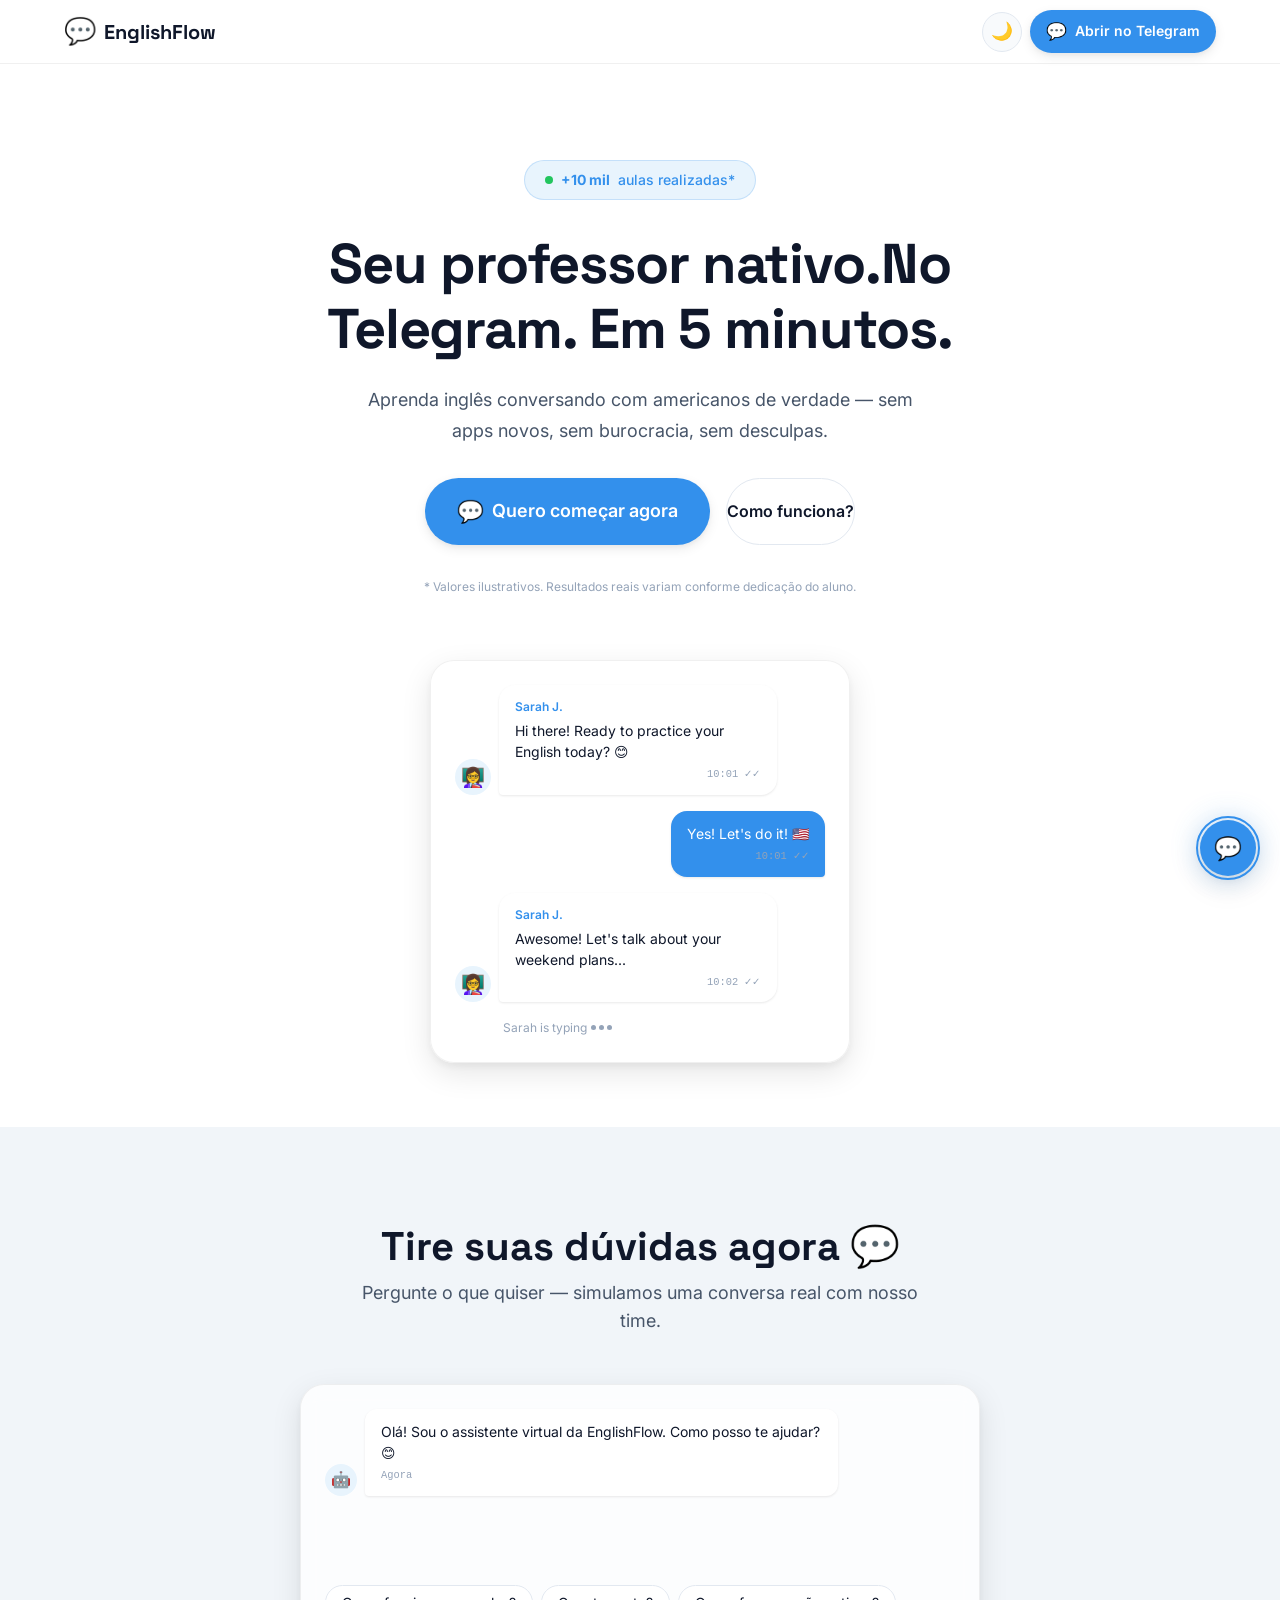
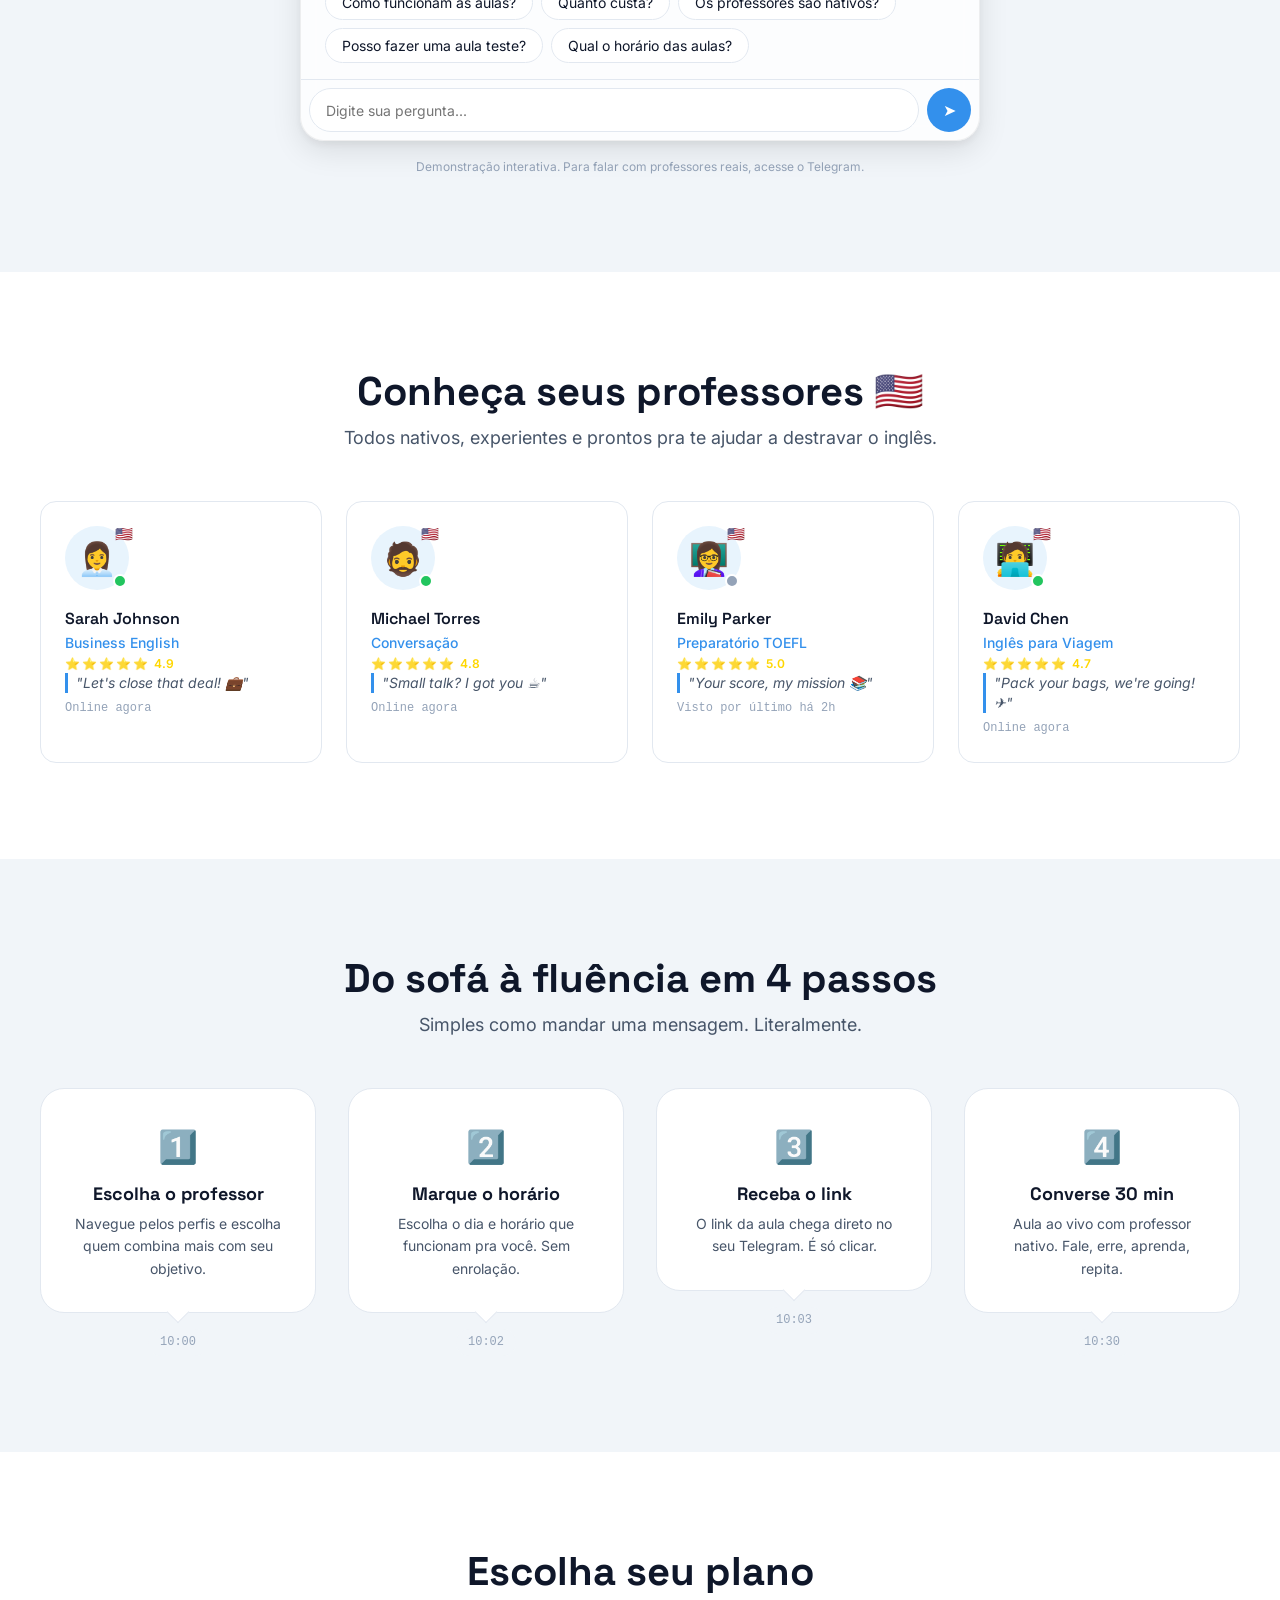
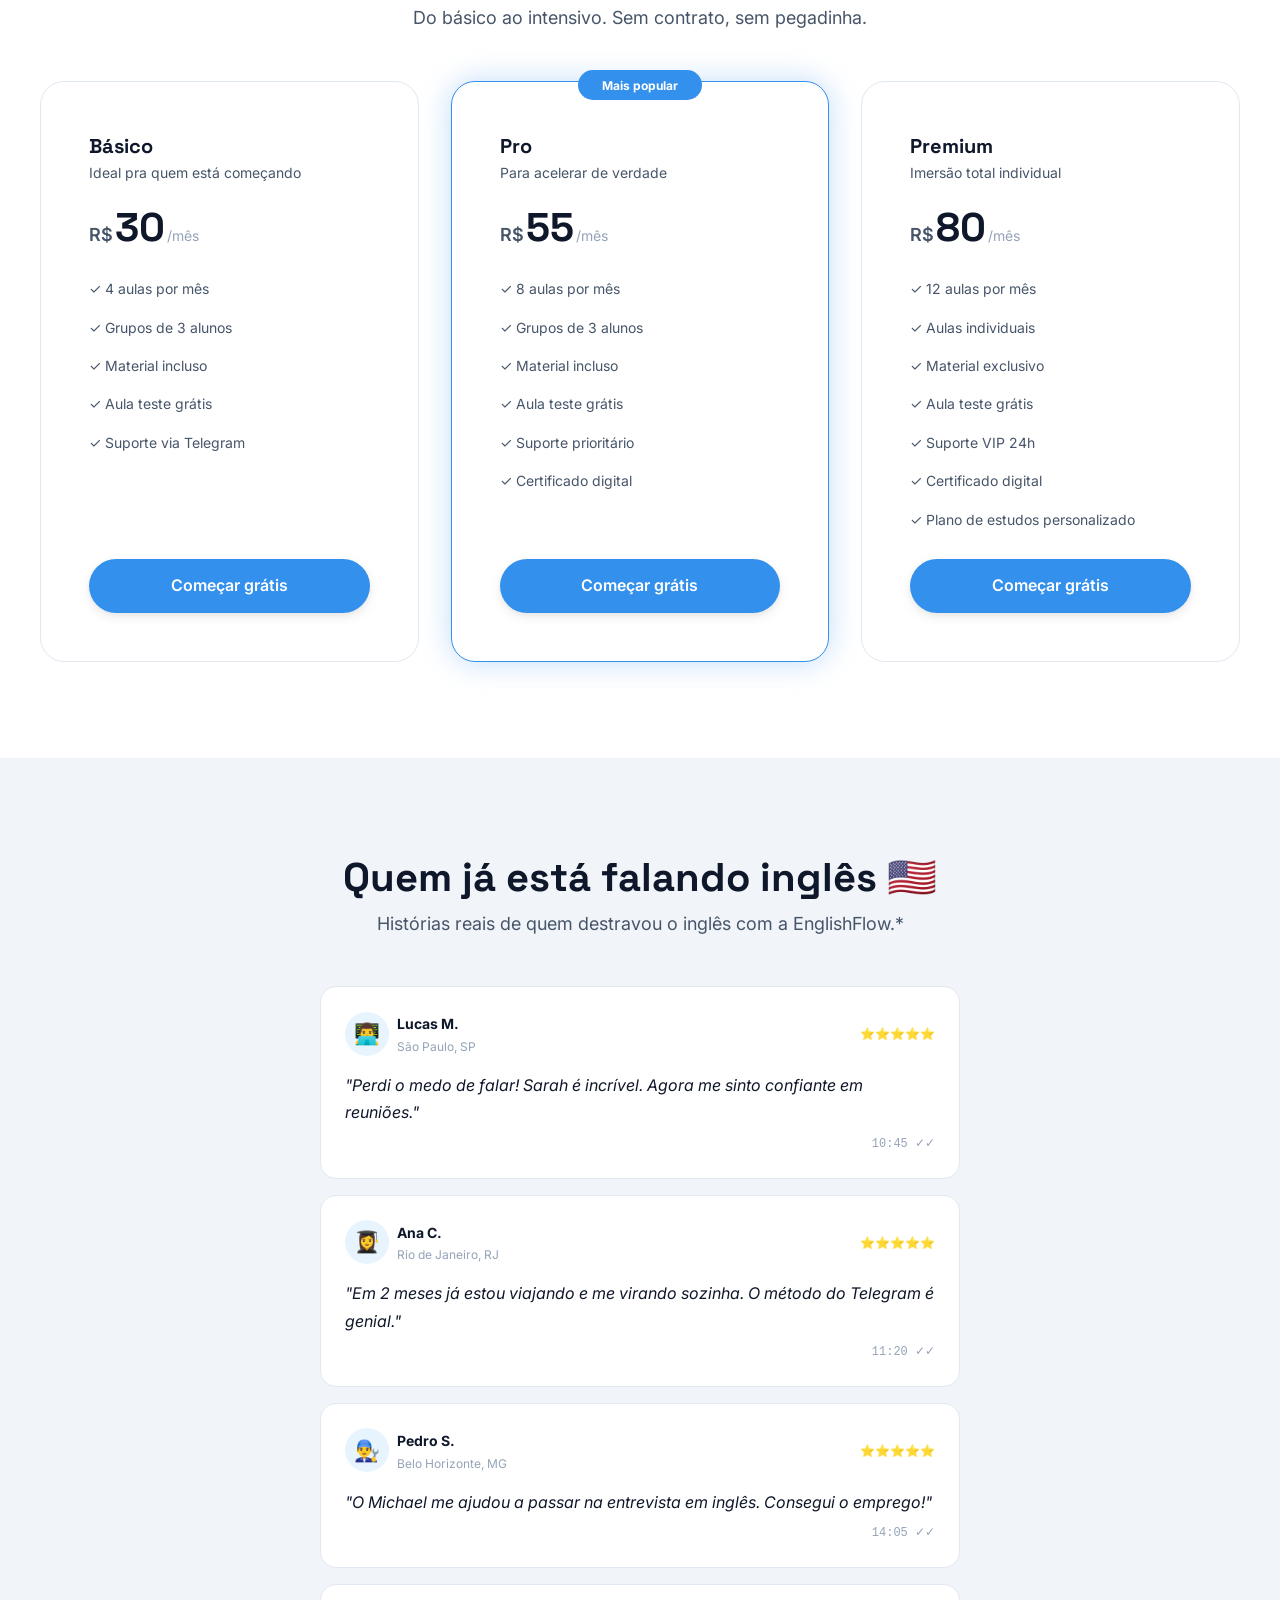
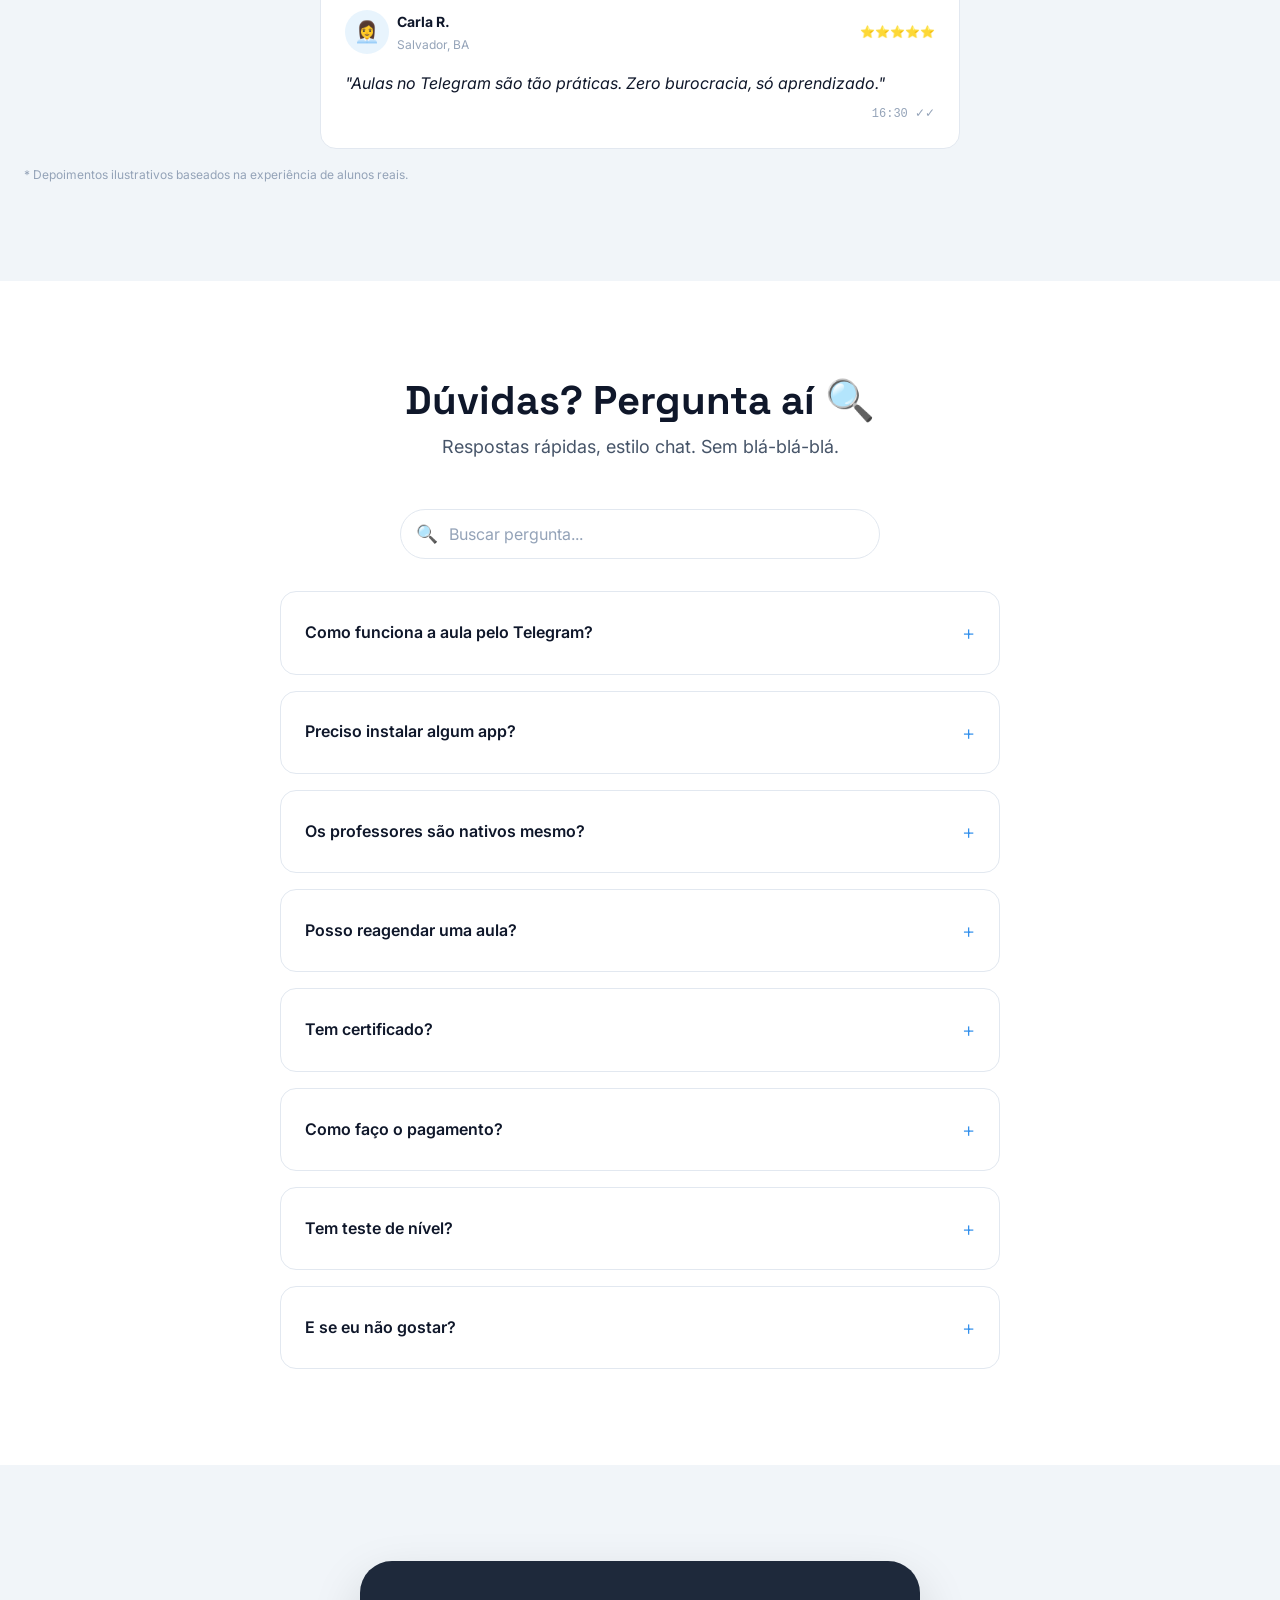
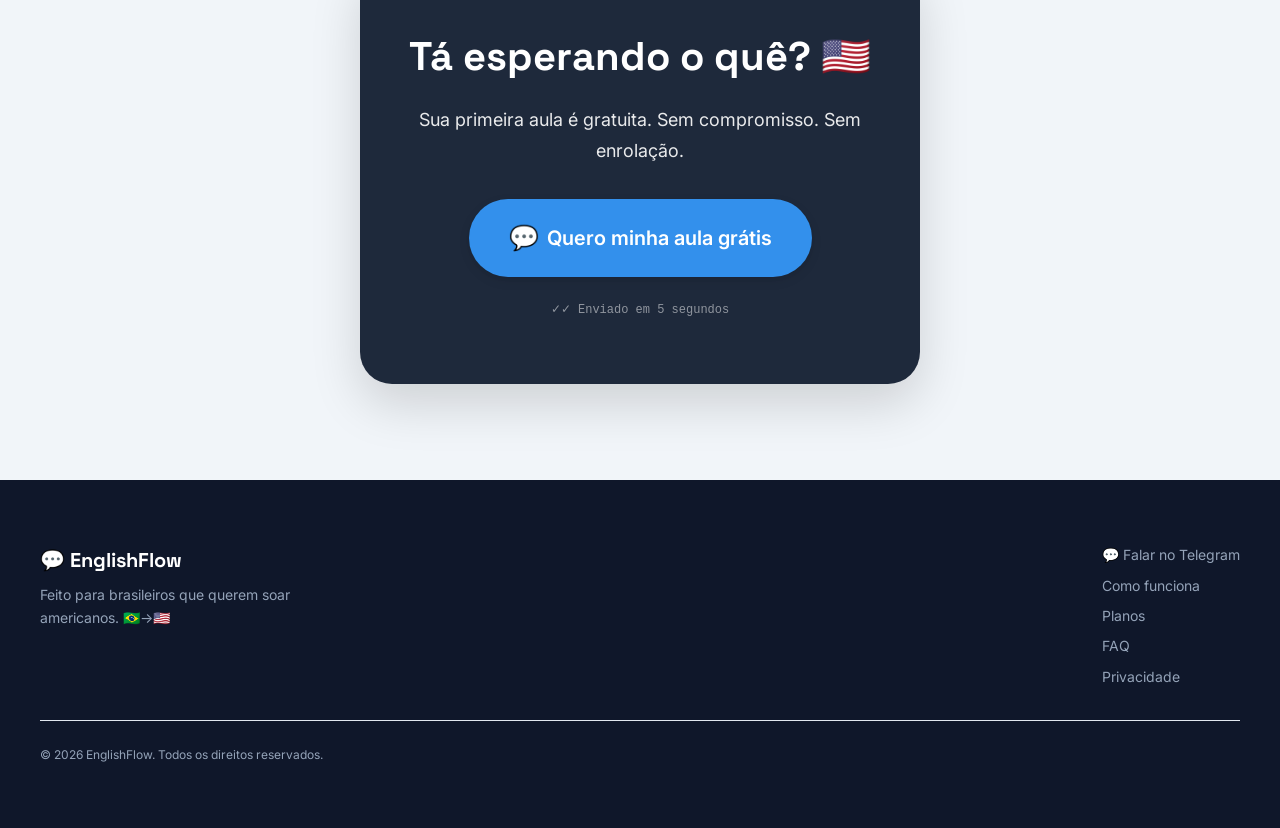
==== index.html @ 093e97c4 "EnglishFlow v1 — Site + Bot + Painel + PIX + Certificado" ====
<!DOCTYPE html>
<html lang="pt-BR" data-theme="dark">
<head>
  <meta charset="UTF-8">
  <meta name="viewport" content="width=device-width, initial-scale=1.0">
  <title>EnglishFlow — Seu professor nativo no Telegram</title>
  <meta name="description" content="Aprenda inglês com professores americanos direto pelo Telegram. Agende seu horário e comece a conversar em 5 minutos. Aula teste grátis!">

  <!-- Open Graph -->
  <meta property="og:type" content="website">
  <meta property="og:title" content="EnglishFlow — Seu professor nativo no Telegram">
  <meta property="og:description" content="Aprenda inglês com professores americanos direto pelo Telegram. Agende seu horário e comece a conversar em 5 minutos.">
  <meta property="og:image" content="https://englishflow.com/assets/img/og-image.webp">
  <meta property="og:url" content="https://englishflow.com">
  <meta property="og:locale" content="pt_BR">

  <!-- Twitter Card -->
  <meta name="twitter:card" content="summary_large_image">
  <meta name="twitter:title" content="EnglishFlow — Seu professor nativo no Telegram">
  <meta name="twitter:description" content="Aprenda inglês com professores americanos direto pelo Telegram. Aula teste grátis!">
  <meta name="twitter:image" content="https://englishflow.com/assets/img/og-image.webp">

  <!-- PWA / Mobile -->
  <meta name="theme-color" content="#3390EC">
  <meta name="theme-color" media="(prefers-color-scheme: dark)" content="#0F172A">
  <meta name="apple-mobile-web-app-capable" content="yes">
  <meta name="mobile-web-app-capable" content="yes">
  <meta name="apple-mobile-web-app-status-bar-style" content="default">
  <meta name="apple-mobile-web-app-title" content="EnglishFlow">
  <link rel="manifest" href="assets/img/site.webmanifest">

  <!-- Favicons -->
  <link rel="icon" type="image/svg+xml" href="assets/img/favicon.svg">
  <link rel="apple-touch-icon" href="assets/img/favicon.svg">

  <!-- Fonts (self-hosted fallback via CDN during dev) -->
  <link rel="preconnect" href="https://fonts.googleapis.com">
  <link rel="preconnect" href="https://fonts.gstatic.com" crossorigin>
  <link href="https://fonts.googleapis.com/css2?family=Space+Grotesk:wght@600;700&family=Inter:wght@400;500;600&display=swap" rel="stylesheet">

  <!-- Styles -->
  <link rel="stylesheet" href="assets/css/style.css">

  <!-- JSON-LD Schema.org -->
  <script type="application/ld+json">
  {
    "@context": "https://schema.org",
    "@type": "Course",
    "name": "EnglishFlow - Inglês com Professores Nativos",
    "description": "Curso de inglês com professores americanos nativos via Telegram. Aulas particulares e em grupo com agendamento flexível.",
    "provider": {
      "@type": "Organization",
      "name": "EnglishFlow",
      "url": "https://englishflow.com"
    },
    "inLanguage": ["pt-BR", "en-US"],
    "educationalLevel": "Beginner to Advanced",
    "hasCourseInstance": [
      {
        "@type": "CourseInstance",
        "name": "Plano Básico",
        "description": "4 aulas por mês em grupo de 3 alunos",
        "courseMode": "Online"
      },
      {
        "@type": "CourseInstance",
        "name": "Plano Pro",
        "description": "8 aulas por mês em grupo de 3 alunos",
        "courseMode": "Online"
      },
      {
        "@type": "CourseInstance",
        "name": "Plano Premium",
        "description": "12 aulas individuais por mês",
        "courseMode": "Online"
      }
    ]
  }
  </script>
</head>
<body>

  <!-- ========== HEADER ========== -->
  <header class="header" id="header" role="banner">
    <nav class="header__nav" role="navigation" aria-label="Navegação principal">
      <a href="#" class="header__logo" aria-label="EnglishFlow — Ir para o topo">
        <span class="header__logo-icon">💬</span>
        <span class="header__logo-text">EnglishFlow</span>
      </a>
      <div class="header__actions">
        <button class="header__theme-toggle" id="themeToggle" aria-label="Alternar tema claro/escuro" title="Alternar tema">
          <span class="theme-toggle__icon theme-toggle__icon--light">☀️</span>
          <span class="theme-toggle__icon theme-toggle__icon--dark">🌙</span>
        </button>
        <a href="https://t.me/inglesemfronteiras_bot" class="btn btn--telegram btn--sm header__cta" target="_blank" rel="noopener" aria-label="Abrir EnglishFlow no Telegram">
          <span class="btn__icon">💬</span>
          <span class="btn__label">Abrir no Telegram</span>
        </a>
      </div>
    </nav>
  </header>

  <!-- ========== MAIN CONTENT ========== -->
  <main id="main-content">

    <!-- HERO -->
    <section class="hero" id="hero" aria-labelledby="hero-headline">
      <div class="hero__bg-particles" id="heroParticles" aria-hidden="true"></div>
      <div class="hero__content">
        <div class="hero__badge" role="status" aria-live="polite">
          <span class="badge__dot badge__dot--pulse"></span>
          <span class="badge__counter" id="heroCounter">+10 mil</span>
          <span class="badge__text">aulas realizadas*</span>
        </div>
        <h1 class="hero__headline" id="hero-headline">
          Seu professor nativo.<br>No Telegram. Em 5 minutos.
        </h1>
        <p class="hero__subhead">
          Aprenda inglês conversando com americanos de verdade — sem apps novos, sem burocracia, sem desculpas.
        </p>
        <div class="hero__cta-group">
          <a href="https://t.me/inglesemfronteiras_bot" class="btn btn--telegram btn--lg hero__cta-primary" target="_blank" rel="noopener">
            <span class="btn__icon">💬</span>
            Quero começar agora
          </a>
          <a href="#como-funciona" class="btn btn--outline hero__cta-secondary">
            Como funciona?
          </a>
        </div>
        <p class="hero__disclaimer">* Valores ilustrativos. Resultados reais variam conforme dedicação do aluno.</p>

        <!-- Chat Mock -->
        <div class="hero__chat-mock" aria-hidden="true">
          <div class="chat-mock__bubble chat-mock__bubble--left">
            <div class="chat-mock__avatar">👩‍🏫</div>
            <div class="chat-mock__text">
              <span class="chat-mock__name">Sarah J.</span>
              <p>Hi there! Ready to practice your English today? 😊</p>
              <span class="chat-mock__time">10:01 ✓✓</span>
            </div>
          </div>
          <div class="chat-mock__bubble chat-mock__bubble--right">
            <div class="chat-mock__text">
              <p>Yes! Let's do it! 🇺🇸</p>
              <span class="chat-mock__time">10:01 ✓✓</span>
            </div>
          </div>
          <div class="chat-mock__bubble chat-mock__bubble--left">
            <div class="chat-mock__avatar">👩‍🏫</div>
            <div class="chat-mock__text">
              <span class="chat-mock__name">Sarah J.</span>
              <p>Awesome! Let's talk about your weekend plans...</p>
              <span class="chat-mock__time">10:02 ✓✓</span>
            </div>
          </div>
          <div class="chat-mock__typing">
            <span>Sarah is typing</span>
            <span class="chat-mock__dots"><span></span><span></span><span></span></span>
          </div>
        </div>
      </div>
    </section>

    <!-- CHAT DEMO -->
    <section class="chat-demo" id="chat-demo" aria-labelledby="chat-demo-title">
      <div class="chat-demo__wrapper">
        <h2 class="section__title" id="chat-demo-title">Tire suas dúvidas agora 💬</h2>
        <p class="section__subtitle">Pergunte o que quiser — simulamos uma conversa real com nosso time.</p>
        <div class="chat-demo__window" role="log" aria-live="polite" aria-label="Demonstração de chat EnglishFlow">
          <div class="chat-demo__messages" id="chatMessages" aria-label="Mensagens do chat">
            <div class="chat-msg chat-msg--bot">
              <div class="chat-msg__avatar">🤖</div>
              <div class="chat-msg__body">
                <p>Olá! Sou o assistente virtual da EnglishFlow. Como posso te ajudar? 😊</p>
                <span class="chat-msg__time">Agora</span>
              </div>
            </div>
          </div>
          <div class="chat-demo__suggestions" id="chatSuggestions" role="group" aria-label="Perguntas sugeridas">
            <button class="chat-suggestion" data-question="Como funcionam as aulas?">Como funcionam as aulas?</button>
            <button class="chat-suggestion" data-question="Quanto custa?">Quanto custa?</button>
            <button class="chat-suggestion" data-question="Os professores são nativos?">Os professores são nativos?</button>
            <button class="chat-suggestion" data-question="Posso fazer uma aula teste?">Posso fazer uma aula teste?</button>
            <button class="chat-suggestion" data-question="Qual o horário das aulas?">Qual o horário das aulas?</button>
          </div>
          <div class="chat-demo__input-group">
            <input type="text" class="chat-demo__input" id="chatInput" placeholder="Digite sua pergunta..." aria-label="Digite sua pergunta" maxlength="200">
            <button class="chat-demo__send" id="chatSend" aria-label="Enviar mensagem">
              <span>➤</span>
            </button>
          </div>
        </div>
        <p class="hero__disclaimer">Demonstração interativa. Para falar com professores reais, acesse o Telegram.</p>
      </div>
    </section>

    <!-- PROFESSORES -->
    <section class="professores" id="professores" aria-labelledby="professores-title">
      <h2 class="section__title" id="professores-title">Conheça seus professores 🇺🇸</h2>
      <p class="section__subtitle">Todos nativos, experientes e prontos pra te ajudar a destravar o inglês.</p>
      <div class="professores__grid" role="list">
        <article class="prof-card" role="listitem">
          <div class="prof-card__avatar">
            <span class="prof-card__emoji">👩‍💼</span>
            <span class="prof-card__online" aria-label="Online"></span>
            <span class="prof-card__flag">🇺🇸</span>
          </div>
          <div class="prof-card__info">
            <h3 class="prof-card__name">Sarah Johnson</h3>
            <p class="prof-card__specialty">Business English</p>
            <div class="prof-card__rating" aria-label="Avaliação 4.9 de 5 estrelas">
              <span>⭐</span><span>⭐</span><span>⭐</span><span>⭐</span><span>⭐</span>
              <span class="prof-card__rating-num">4.9</span>
            </div>
            <p class="prof-card__last-msg">"Let's close that deal! 💼"</p>
            <span class="prof-card__time">Online agora</span>
          </div>
        </article>
        <article class="prof-card" role="listitem">
          <div class="prof-card__avatar">
            <span class="prof-card__emoji">🧔</span>
            <span class="prof-card__online" aria-label="Online"></span>
            <span class="prof-card__flag">🇺🇸</span>
          </div>
          <div class="prof-card__info">
            <h3 class="prof-card__name">Michael Torres</h3>
            <p class="prof-card__specialty">Conversação</p>
            <div class="prof-card__rating" aria-label="Avaliação 4.8 de 5 estrelas">
              <span>⭐</span><span>⭐</span><span>⭐</span><span>⭐</span><span>⭐</span>
              <span class="prof-card__rating-num">4.8</span>
            </div>
            <p class="prof-card__last-msg">"Small talk? I got you ☕"</p>
            <span class="prof-card__time">Online agora</span>
          </div>
        </article>
        <article class="prof-card" role="listitem">
          <div class="prof-card__avatar">
            <span class="prof-card__emoji">👩‍🏫</span>
            <span class="prof-card__online prof-card__online--offline" aria-label="Offline"></span>
            <span class="prof-card__flag">🇺🇸</span>
          </div>
          <div class="prof-card__info">
            <h3 class="prof-card__name">Emily Parker</h3>
            <p class="prof-card__specialty">Preparatório TOEFL</p>
            <div class="prof-card__rating" aria-label="Avaliação 5.0 de 5 estrelas">
              <span>⭐</span><span>⭐</span><span>⭐</span><span>⭐</span><span>⭐</span>
              <span class="prof-card__rating-num">5.0</span>
            </div>
            <p class="prof-card__last-msg">"Your score, my mission 📚"</p>
            <span class="prof-card__time">Visto por último há 2h</span>
          </div>
        </article>
        <article class="prof-card" role="listitem">
          <div class="prof-card__avatar">
            <span class="prof-card__emoji">🧑‍💻</span>
            <span class="prof-card__online" aria-label="Online"></span>
            <span class="prof-card__flag">🇺🇸</span>
          </div>
          <div class="prof-card__info">
            <h3 class="prof-card__name">David Chen</h3>
            <p class="prof-card__specialty">Inglês para Viagem</p>
            <div class="prof-card__rating" aria-label="Avaliação 4.7 de 5 estrelas">
              <span>⭐</span><span>⭐</span><span>⭐</span><span>⭐</span><span>⭐</span>
              <span class="prof-card__rating-num">4.7</span>
            </div>
            <p class="prof-card__last-msg">"Pack your bags, we're going! ✈️"</p>
            <span class="prof-card__time">Online agora</span>
          </div>
        </article>
      </div>
    </section>

    <!-- COMO FUNCIONA -->
    <section class="como-funciona" id="como-funciona" aria-labelledby="como-funciona-title">
      <h2 class="section__title" id="como-funciona-title">Do sofá à fluência em 4 passos</h2>
      <p class="section__subtitle">Simples como mandar uma mensagem. Literalmente.</p>
      <div class="steps" role="list">
        <div class="step" role="listitem">
          <div class="step__bubble">
            <div class="step__icon">1️⃣</div>
            <h3 class="step__title">Escolha o professor</h3>
            <p class="step__desc">Navegue pelos perfis e escolha quem combina mais com seu objetivo.</p>
          </div>
          <span class="step__time">10:00</span>
        </div>
        <div class="step" role="listitem">
          <div class="step__bubble">
            <div class="step__icon">2️⃣</div>
            <h3 class="step__title">Marque o horário</h3>
            <p class="step__desc">Escolha o dia e horário que funcionam pra você. Sem enrolação.</p>
          </div>
          <span class="step__time">10:02</span>
        </div>
        <div class="step" role="listitem">
          <div class="step__bubble">
            <div class="step__icon">3️⃣</div>
            <h3 class="step__title">Receba o link</h3>
            <p class="step__desc">O link da aula chega direto no seu Telegram. É só clicar.</p>
          </div>
          <span class="step__time">10:03</span>
        </div>
        <div class="step" role="listitem">
          <div class="step__bubble">
            <div class="step__icon">4️⃣</div>
            <h3 class="step__title">Converse 30 min</h3>
            <p class="step__desc">Aula ao vivo com professor nativo. Fale, erre, aprenda, repita.</p>
          </div>
          <span class="step__time">10:30</span>
        </div>
      </div>
    </section>

    <!-- PLANOS -->
    <section class="planos" id="planos" aria-labelledby="planos-title">
      <h2 class="section__title" id="planos-title">Escolha seu plano</h2>
      <p class="section__subtitle">Do básico ao intensivo. Sem contrato, sem pegadinha.</p>
      <div class="planos__grid" role="list">
        <article class="plano-card" role="listitem">
          <div class="plano-card__header">
            <h3 class="plano-card__name">Básico</h3>
            <p class="plano-card__desc">Ideal pra quem está começando</p>
          </div>
          <div class="plano-card__price">
            <span class="plano-card__currency">R$</span>
            <span class="plano-card__value">30</span>
            <span class="plano-card__period">/mês</span>
          </div>
          <ul class="plano-card__features">
            <li>✓ 4 aulas por mês</li>
            <li>✓ Grupos de 3 alunos</li>
            <li>✓ Material incluso</li>
            <li>✓ Aula teste grátis</li>
            <li>✓ Suporte via Telegram</li>
          </ul>
          <a href="https://t.me/inglesemfronteiras_bot" class="btn btn--telegram btn--block plano-card__cta" target="_blank" rel="noopener">Começar grátis</a>
        </article>
        <article class="plano-card plano-card--featured" role="listitem">
          <div class="plano-card__badge">Mais popular</div>
          <div class="plano-card__header">
            <h3 class="plano-card__name">Pro</h3>
            <p class="plano-card__desc">Para acelerar de verdade</p>
          </div>
          <div class="plano-card__price">
            <span class="plano-card__currency">R$</span>
            <span class="plano-card__value">55</span>
            <span class="plano-card__period">/mês</span>
          </div>
          <ul class="plano-card__features">
            <li>✓ 8 aulas por mês</li>
            <li>✓ Grupos de 3 alunos</li>
            <li>✓ Material incluso</li>
            <li>✓ Aula teste grátis</li>
            <li>✓ Suporte prioritário</li>
            <li>✓ Certificado digital</li>
          </ul>
          <a href="https://t.me/inglesemfronteiras_bot" class="btn btn--telegram btn--block plano-card__cta" target="_blank" rel="noopener">Começar grátis</a>
        </article>
        <article class="plano-card" role="listitem">
          <div class="plano-card__header">
            <h3 class="plano-card__name">Premium</h3>
            <p class="plano-card__desc">Imersão total individual</p>
          </div>
          <div class="plano-card__price">
            <span class="plano-card__currency">R$</span>
            <span class="plano-card__value">80</span>
            <span class="plano-card__period">/mês</span>
          </div>
          <ul class="plano-card__features">
            <li>✓ 12 aulas por mês</li>
            <li>✓ Aulas individuais</li>
            <li>✓ Material exclusivo</li>
            <li>✓ Aula teste grátis</li>
            <li>✓ Suporte VIP 24h</li>
            <li>✓ Certificado digital</li>
            <li>✓ Plano de estudos personalizado</li>
          </ul>
          <a href="https://t.me/inglesemfronteiras_bot" class="btn btn--telegram btn--block plano-card__cta" target="_blank" rel="noopener">Começar grátis</a>
        </article>
      </div>
    </section>

    <!-- DEPOIMENTOS -->
    <section class="depoimentos" id="depoimentos" aria-labelledby="depoimentos-title">
      <h2 class="section__title" id="depoimentos-title">Quem já está falando inglês 🇺🇸</h2>
      <p class="section__subtitle">Histórias reais de quem destravou o inglês com a EnglishFlow.*</p>
      <div class="depoimentos__feed" role="feed" aria-label="Depoimentos de alunos" id="depoFeed">
        <article class="depo-card" role="article" aria-label="Depoimento de Lucas M.">
          <div class="depo-card__header">
            <div class="depo-card__avatar">👨‍💻</div>
            <div class="depo-card__meta">
              <strong class="depo-card__name">Lucas M.</strong>
              <span class="depo-card__location">São Paulo, SP</span>
            </div>
            <span class="depo-card__stars">⭐⭐⭐⭐⭐</span>
          </div>
          <p class="depo-card__text">"Perdi o medo de falar! Sarah é incrível. Agora me sinto confiante em reuniões."</p>
          <span class="depo-card__time">10:45 ✓✓</span>
        </article>
        <article class="depo-card" role="article" aria-label="Depoimento de Ana C.">
          <div class="depo-card__header">
            <div class="depo-card__avatar">👩‍🎓</div>
            <div class="depo-card__meta">
              <strong class="depo-card__name">Ana C.</strong>
              <span class="depo-card__location">Rio de Janeiro, RJ</span>
            </div>
            <span class="depo-card__stars">⭐⭐⭐⭐⭐</span>
          </div>
          <p class="depo-card__text">"Em 2 meses já estou viajando e me virando sozinha. O método do Telegram é genial."</p>
          <span class="depo-card__time">11:20 ✓✓</span>
        </article>
        <article class="depo-card" role="article" aria-label="Depoimento de Pedro S.">
          <div class="depo-card__header">
            <div class="depo-card__avatar">👨‍🔧</div>
            <div class="depo-card__meta">
              <strong class="depo-card__name">Pedro S.</strong>
              <span class="depo-card__location">Belo Horizonte, MG</span>
            </div>
            <span class="depo-card__stars">⭐⭐⭐⭐⭐</span>
          </div>
          <p class="depo-card__text">"O Michael me ajudou a passar na entrevista em inglês. Consegui o emprego!"</p>
          <span class="depo-card__time">14:05 ✓✓</span>
        </article>
        <article class="depo-card" role="article" aria-label="Depoimento de Carla R.">
          <div class="depo-card__header">
            <div class="depo-card__avatar">👩‍💼</div>
            <div class="depo-card__meta">
              <strong class="depo-card__name">Carla R.</strong>
              <span class="depo-card__location">Salvador, BA</span>
            </div>
            <span class="depo-card__stars">⭐⭐⭐⭐⭐</span>
          </div>
          <p class="depo-card__text">"Aulas no Telegram são tão práticas. Zero burocracia, só aprendizado."</p>
          <span class="depo-card__time">16:30 ✓✓</span>
        </article>
      </div>
      <p class="hero__disclaimer">* Depoimentos ilustrativos baseados na experiência de alunos reais.</p>
    </section>

    <!-- FAQ -->
    <section class="faq" id="faq" aria-labelledby="faq-title">
      <h2 class="section__title" id="faq-title">Dúvidas? Pergunta aí 🔍</h2>
      <p class="section__subtitle">Respostas rápidas, estilo chat. Sem blá-blá-blá.</p>
      <div class="faq__search">
        <input type="text" class="faq__search-input" id="faqSearch" placeholder="Buscar pergunta..." aria-label="Buscar nas perguntas frequentes">
        <span class="faq__search-icon">🔍</span>
      </div>
      <div class="faq__list" role="list" id="faqList">
        <details class="faq-item" role="listitem">
          <summary class="faq-item__question">Como funciona a aula pelo Telegram?</summary>
          <div class="faq-item__answer">
            <p>Você agenda um horário, recebe o link e conversa diretamente com o professor nativo por mensagem de voz, chamada ou chat. Simples como mandar um áudio no WhatsApp.</p>
          </div>
        </details>
        <details class="faq-item" role="listitem">
          <summary class="faq-item__question">Preciso instalar algum app?</summary>
          <div class="faq-item__answer">
            <p>Só o Telegram, que você provavelmente já tem no celular. Nada de Zoom, Meet, Teams ou plataformas complicadas.</p>
          </div>
        </details>
        <details class="faq-item" role="listitem">
          <summary class="faq-item__question">Os professores são nativos mesmo?</summary>
          <div class="faq-item__answer">
            <p>Sim! Todos os nossos professores são americanos, com formação universitária e experiência comprovada no ensino de inglês para brasileiros.</p>
          </div>
        </details>
        <details class="faq-item" role="listitem">
          <summary class="faq-item__question">Posso reagendar uma aula?</summary>
          <div class="faq-item__answer">
            <p>Claro! Basta avisar com 12 horas de antecedência que remarcamos sem custo adicional. Flexibilidade total.</p>
          </div>
        </details>
        <details class="faq-item" role="listitem">
          <summary class="faq-item__question">Tem certificado?</summary>
          <div class="faq-item__answer">
            <p>Sim! A cada nível concluído você recebe um certificado digital de proficiência EnglishFlow, reconhecido por nossos alunos no mercado.</p>
          </div>
        </details>
        <details class="faq-item" role="listitem">
          <summary class="faq-item__question">Como faço o pagamento?</summary>
          <div class="faq-item__answer">
            <p>Via PIX, boleto ou cartão de crédito em até 12x. Simples, seguro e sem surpresas.</p>
          </div>
        </details>
        <details class="faq-item" role="listitem">
          <summary class="faq-item__question">Tem teste de nível?</summary>
          <div class="faq-item__answer">
            <p>Sim! Na primeira aula (que é gratuita), o professor avalia seu nível e monta um plano de estudos personalizado para você.</p>
          </div>
        </details>
        <details class="faq-item" role="listitem">
          <summary class="faq-item__question">E se eu não gostar?</summary>
          <div class="faq-item__answer">
            <p>A primeira aula é 100% gratuita. Se não gostar, você não paga nada. Simples assim. 😊</p>
          </div>
        </details>
      </div>
    </section>

    <!-- CTA FINAL -->
    <section class="cta-final" id="cta-final" aria-labelledby="cta-final-title">
      <div class="cta-final__bubble">
        <h2 class="cta-final__title" id="cta-final-title">Tá esperando o quê? 🇺🇸</h2>
        <p class="cta-final__text">Sua primeira aula é gratuita. Sem compromisso. Sem enrolação.</p>
        <a href="https://t.me/inglesemfronteiras_bot" class="btn btn--telegram btn--lg cta-final__btn" target="_blank" rel="noopener">
          <span class="btn__icon">💬</span>
          Quero minha aula grátis
        </a>
        <p class="cta-final__stamp">✓✓ Enviado em 5 segundos</p>
      </div>
    </section>

  </main>

  <!-- ========== FOOTER ========== -->
  <footer class="footer" role="contentinfo">
    <div class="footer__content">
      <div class="footer__brand">
        <span class="footer__logo">💬 EnglishFlow</span>
        <p class="footer__tagline">Feito para brasileiros que querem soar americanos. 🇧🇷→🇺🇸</p>
      </div>
      <nav class="footer__links" aria-label="Links do rodapé">
        <a href="https://t.me/inglesemfronteiras_bot" target="_blank" rel="noopener">💬 Falar no Telegram</a>
        <a href="#como-funciona">Como funciona</a>
        <a href="#planos">Planos</a>
        <a href="#faq">FAQ</a>
        <a href="privacidade.html">Privacidade</a>
      </nav>
      <div class="footer__bottom">
        <p>&copy; 2026 EnglishFlow. Todos os direitos reservados.</p>
      </div>
    </div>
  </footer>

  <!-- Floating Telegram Button -->
  <a href="https://t.me/inglesemfronteiras_bot" class="fab" id="fab" target="_blank" rel="noopener" aria-label="Falar no Telegram" title="Falar no Telegram">
    <span class="fab__icon">💬</span>
    <span class="fab__pulse" aria-hidden="true"></span>
  </a>

  <!-- Scripts -->
  <script src="assets/js/main.js" defer></script>
</body>
</html>
---- assets/css/style.css ----
/* ============================================================
   EnglishFlow — Stars & Messages
   CSS Architecture: BEM + Custom Properties + Mobile-First
   ============================================================ */

/* ---------- 1. CUSTOM PROPERTIES (Design Tokens) ---------- */
:root {
  /* Colors — Light theme */
  --color-primary: #3390EC;
  --color-primary-hover: #2A7DD4;
  --color-primary-light: #E8F4FD;
  --color-dark: #0F172A;
  --color-dark-soft: #1E293B;
  --color-usa-red: #DC2626;
  --color-gold: #FFD700;
  --color-gold-soft: #FDE047;
  --color-bg: #FFFFFF;
  --color-bg-alt: #F1F5F9;
  --color-bg-card: #FFFFFF;
  --color-surface: #F8FAFC;
  --color-text: #0F172A;
  --color-text-soft: #475569;
  --color-text-muted: #94A3B8;
  --color-border: #E2E8F0;
  --color-glass: rgba(255, 255, 255, 0.8);
  --color-glass-border: rgba(0, 0, 0, 0.06);
  --color-success: #22C55E;
  --color-online: #22C55E;

  /* Spacing scale */
  --space-xs: 0.25rem;
  --space-sm: 0.5rem;
  --space-md: 1rem;
  --space-lg: 1.5rem;
  --space-xl: 2rem;
  --space-2xl: 3rem;
  --space-3xl: 4rem;
  --space-4xl: 6rem;

  /* Typography */
  --font-display: 'Space Grotesk', system-ui, sans-serif;
  --font-body: 'Inter', system-ui, -apple-system, sans-serif;
  --font-mono: ui-monospace, 'SF Mono', 'Menlo', 'Cascadia Code', monospace;
  --text-xs: 0.75rem;
  --text-sm: 0.875rem;
  --text-base: 1rem;
  --text-lg: 1.125rem;
  --text-xl: 1.25rem;
  --text-2xl: 1.5rem;
  --text-3xl: 2rem;
  --text-4xl: 2.5rem;
  --text-5xl: 3.5rem;

  /* Radii */
  --radius-sm: 0.5rem;
  --radius-md: 0.75rem;
  --radius-lg: 1rem;
  --radius-xl: 1.5rem;
  --radius-full: 9999px;

  /* Shadows */
  --shadow-sm: 0 1px 3px rgba(0,0,0,0.06), 0 1px 2px rgba(0,0,0,0.04);
  --shadow-md: 0 4px 12px rgba(0,0,0,0.08), 0 2px 4px rgba(0,0,0,0.04);
  --shadow-lg: 0 10px 30px rgba(0,0,0,0.10), 0 4px 8px rgba(0,0,0,0.05);
  --shadow-xl: 0 20px 50px rgba(0,0,0,0.15);
  --shadow-glow: 0 0 30px rgba(51, 144, 236, 0.3);

  /* Transitions */
  --transition-fast: 150ms ease;
  --transition-base: 250ms ease;
  --transition-slow: 400ms cubic-bezier(0.4, 0, 0.2, 1);

  /* Layout */
  --max-width: 1200px;
  --header-height: 4rem;
}

/* Dark theme */
[data-theme="dark"] {
  --color-bg: #0F172A;
  --color-bg-alt: #1E293B;
  --color-bg-card: #1E293B;
  --color-surface: #1A2332;
  --color-text: #F1F5F9;
  --color-text-soft: #94A3B8;
  --color-text-muted: #64748B;
  --color-border: #334155;
  --color-glass: rgba(15, 23, 42, 0.85);
  --color-glass-border: rgba(255, 255, 255, 0.08);
  --color-primary-light: rgba(51, 144, 236, 0.12);
  --shadow-sm: 0 1px 3px rgba(0,0,0,0.3);
  --shadow-md: 0 4px 12px rgba(0,0,0,0.3);
  --shadow-lg: 0 10px 30px rgba(0,0,0,0.4);
  --shadow-xl: 0 20px 50px rgba(0,0,0,0.5);
}

/* ---------- 2. RESET & BASE ---------- */
*, *::before, *::after {
  box-sizing: border-box;
  margin: 0;
  padding: 0;
}

html {
  scroll-behavior: smooth;
  -webkit-text-size-adjust: 100%;
}

body {
  font-family: var(--font-body);
  font-size: var(--text-base);
  line-height: 1.6;
  color: var(--color-text);
  background: var(--color-bg);
  overflow-x: hidden;
  -webkit-font-smoothing: antialiased;
  -moz-osx-font-smoothing: grayscale;
  transition: background-color var(--transition-base), color var(--transition-base);
}

img, svg {
  display: block;
  max-width: 100%;
}

a {
  color: var(--color-primary);
  text-decoration: none;
  transition: color var(--transition-fast);
}

a:hover {
  color: var(--color-primary-hover);
}

ul { list-style: none; }

/* Focus styles — a11y */
:focus-visible {
  outline: 2px solid var(--color-primary);
  outline-offset: 2px;
  border-radius: var(--radius-sm);
}

/* Selection */
::selection {
  background: var(--color-primary);
  color: #fff;
}

/* ---------- 3. TYPOGRAPHY ---------- */
.section__title {
  font-family: var(--font-display);
  font-size: var(--text-3xl);
  font-weight: 700;
  text-align: center;
  margin-bottom: var(--space-sm);
  line-height: 1.2;
}

.section__subtitle {
  text-align: center;
  color: var(--color-text-soft);
  max-width: 600px;
  margin: 0 auto var(--space-2xl);
  font-size: var(--text-lg);
}

@media (min-width: 768px) {
  .section__title { font-size: var(--text-4xl); }
}

/* ---------- 4. BUTTONS ---------- */
.btn {
  display: inline-flex;
  align-items: center;
  gap: var(--space-sm);
  font-family: var(--font-body);
  font-weight: 600;
  font-size: var(--text-base);
  border: none;
  border-radius: var(--radius-full);
  cursor: pointer;
  transition: all var(--transition-base);
  text-decoration: none;
  white-space: nowrap;
}

.btn__icon { font-size: 1.2em; }

/* Telegram button */
.btn--telegram {
  background: var(--color-primary);
  color: #fff;
  box-shadow: var(--shadow-md);
}
.btn--telegram:hover {
  background: var(--color-primary-hover);
  color: #fff;
  box-shadow: var(--shadow-lg), var(--shadow-glow);
  transform: translateY(-2px);
}
.btn--telegram:active {
  transform: translateY(0);
}

/* Outline button */
.btn--outline {
  background: transparent;
  color: var(--color-text);
  border: 1.5px solid var(--color-border);
}
.btn--outline:hover {
  border-color: var(--color-primary);
  color: var(--color-primary);
  background: var(--color-primary-light);
}

/* Sizes */
.btn--sm {
  padding: 0.5rem 1rem;
  font-size: var(--text-sm);
}
.btn--lg {
  padding: 1rem 2rem;
  font-size: var(--text-lg);
}
.btn--block {
  display: flex;
  width: 100%;
  justify-content: center;
  padding: 0.875rem;
}

/* FAB (Floating Action Button) */
.fab {
  position: fixed;
  bottom: 1.5rem;
  right: 1.5rem;
  z-index: 1000;
  width: 3.5rem;
  height: 3.5rem;
  background: var(--color-primary);
  color: #fff;
  border-radius: var(--radius-full);
  display: flex;
  align-items: center;
  justify-content: center;
  font-size: 1.4rem;
  box-shadow: var(--shadow-lg), var(--shadow-glow);
  transition: all var(--transition-base);
  text-decoration: none;
}
.fab:hover {
  transform: translateY(-3px) scale(1.05);
  box-shadow: var(--shadow-xl), 0 0 40px rgba(51, 144, 236, 0.4);
  color: #fff;
}
.fab__pulse {
  position: absolute;
  inset: -4px;
  border-radius: var(--radius-full);
  border: 2px solid var(--color-primary);
  animation: fabPulse 2s ease-out infinite;
}
.fab--hidden {
  opacity: 0;
  transform: translateY(100px);
  pointer-events: none;
}

/* ---------- 5. HEADER ---------- */
.header {
  position: sticky;
  top: 0;
  z-index: 100;
  background: var(--color-glass);
  backdrop-filter: blur(20px);
  -webkit-backdrop-filter: blur(20px);
  border-bottom: 1px solid var(--color-glass-border);
  height: var(--header-height);
  transition: all var(--transition-base);
}
.header__nav {
  max-width: var(--max-width);
  margin: 0 auto;
  padding: 0 var(--space-lg);
  height: 100%;
  display: flex;
  align-items: center;
  justify-content: space-between;
}
.header__logo {
  display: flex;
  align-items: center;
  gap: var(--space-sm);
  font-family: var(--font-display);
  font-weight: 700;
  font-size: var(--text-xl);
  color: var(--color-text);
  text-decoration: none;
}
.header__logo-icon { font-size: 1.3em; }
.header__actions {
  display: flex;
  align-items: center;
  gap: var(--space-sm);
}

/* Theme toggle */
.header__theme-toggle {
  width: 2.5rem;
  height: 2.5rem;
  border-radius: var(--radius-full);
  border: 1.5px solid var(--color-border);
  background: var(--color-surface);
  cursor: pointer;
  display: flex;
  align-items: center;
  justify-content: center;
  font-size: 1.1rem;
  transition: all var(--transition-base);
  position: relative;
  overflow: hidden;
}
.header__theme-toggle:hover {
  border-color: var(--color-primary);
  background: var(--color-primary-light);
}
[data-theme="dark"] .theme-toggle__icon--light { display: inline; }
[data-theme="dark"] .theme-toggle__icon--dark { display: none; }
[data-theme="light"] .theme-toggle__icon--light,
:root:not([data-theme]) .theme-toggle__icon--light { display: none; }
[data-theme="light"] .theme-toggle__icon--dark,
:root:not([data-theme]) .theme-toggle__icon--dark { display: inline; }

/* Mobile header adjustments */
@media (max-width: 480px) {
  .header__cta .btn__label { display: none; }
  .header__cta {
    padding: 0.5rem !important;
  }
}

/* ---------- 6. HERO ---------- */
.hero {
  position: relative;
  padding: var(--space-4xl) var(--space-lg) var(--space-3xl);
  text-align: center;
  overflow: hidden;
  min-height: 90vh;
  display: flex;
  align-items: center;
  justify-content: center;
}

/* Background particles container */
.hero__bg-particles {
  position: absolute;
  inset: 0;
  pointer-events: none;
  overflow: hidden;
  z-index: 0;
}

.hero__content {
  position: relative;
  z-index: 1;
  max-width: 800px;
  margin: 0 auto;
}

/* Badge */
.hero__badge {
  display: inline-flex;
  align-items: center;
  gap: var(--space-sm);
  background: var(--color-primary-light);
  color: var(--color-primary);
  padding: 0.5rem 1.25rem;
  border-radius: var(--radius-full);
  font-size: var(--text-sm);
  font-weight: 500;
  margin-bottom: var(--space-xl);
  border: 1px solid rgba(51, 144, 236, 0.2);
}
.badge__dot {
  width: 0.5rem;
  height: 0.5rem;
  border-radius: var(--radius-full);
  background: var(--color-online);
}
.badge__dot--pulse {
  animation: pulse 2s ease-in-out infinite;
}
.badge__counter {
  font-weight: 700;
}

/* Headline */
.hero__headline {
  font-family: var(--font-display);
  font-weight: 700;
  font-size: var(--text-3xl);
  line-height: 1.15;
  margin-bottom: var(--space-lg);
  letter-spacing: -0.02em;
}
@media (min-width: 640px) {
  .hero__headline { font-size: var(--text-4xl); }
}
@media (min-width: 1024px) {
  .hero__headline { font-size: var(--text-5xl); }
}

.hero__subhead {
  font-size: var(--text-lg);
  color: var(--color-text-soft);
  max-width: 560px;
  margin: 0 auto var(--space-xl);
  line-height: 1.7;
}

.hero__cta-group {
  display: flex;
  gap: var(--space-md);
  justify-content: center;
  flex-wrap: wrap;
  margin-bottom: var(--space-xl);
}

.hero__disclaimer {
  font-size: var(--text-xs);
  color: var(--color-text-muted);
  margin-top: var(--space-md);
}

/* ---------- 7. HERO CHAT MOCK ---------- */
.hero__chat-mock {
  max-width: 420px;
  margin: var(--space-3xl) auto 0;
  background: var(--color-glass);
  backdrop-filter: blur(10px);
  -webkit-backdrop-filter: blur(10px);
  border: 1px solid var(--color-glass-border);
  border-radius: var(--radius-xl);
  padding: var(--space-lg);
  display: flex;
  flex-direction: column;
  gap: var(--space-md);
  box-shadow: var(--shadow-lg);
}

.chat-mock__bubble {
  display: flex;
  gap: var(--space-sm);
  align-items: flex-end;
  animation: fadeSlideUp 0.6s ease backwards;
}
.chat-mock__bubble:nth-child(1) { animation-delay: 0.5s; }
.chat-mock__bubble:nth-child(2) { animation-delay: 1.5s; }
.chat-mock__bubble:nth-child(3) { animation-delay: 2.5s; }

.chat-mock__bubble--right {
  flex-direction: row-reverse;
}
.chat-mock__avatar {
  width: 2.25rem;
  height: 2.25rem;
  border-radius: var(--radius-full);
  background: var(--color-primary-light);
  display: flex;
  align-items: center;
  justify-content: center;
  font-size: 1.2rem;
  flex-shrink: 0;
}
.chat-mock__text {
  max-width: 75%;
  background: var(--color-bg);
  padding: 0.75rem 1rem;
  border-radius: var(--radius-lg);
  border-bottom-left-radius: 0.25rem;
  box-shadow: var(--shadow-sm);
  text-align: left;
}
.chat-mock__bubble--right .chat-mock__text {
  background: var(--color-primary);
  color: #fff;
  border-bottom-right-radius: 0.25rem;
  border-bottom-left-radius: var(--radius-lg);
}
.chat-mock__name {
  font-size: var(--text-xs);
  font-weight: 600;
  color: var(--color-primary);
  display: block;
  margin-bottom: 0.25rem;
}
.chat-mock__bubble--right .chat-mock__name { color: rgba(255,255,255,0.8); }
.chat-mock__text p {
  font-size: var(--text-sm);
  line-height: 1.5;
  margin: 0;
}
.chat-mock__time {
  font-family: var(--font-mono);
  font-size: 0.65rem;
  color: var(--color-text-muted);
  display: block;
  margin-top: 0.25rem;
  text-align: right;
}

/* Typing indicator */
.chat-mock__typing {
  display: flex;
  align-items: center;
  gap: var(--space-xs);
  font-size: var(--text-xs);
  color: var(--color-text-muted);
  padding-left: 3rem;
}
.chat-mock__dots {
  display: inline-flex;
  gap: 3px;
}
.chat-mock__dots span {
  width: 5px;
  height: 5px;
  border-radius: 50%;
  background: var(--color-text-muted);
  animation: typingBounce 1.4s ease-in-out infinite;
}
.chat-mock__dots span:nth-child(2) { animation-delay: 0.2s; }
.chat-mock__dots span:nth-child(3) { animation-delay: 0.4s; }

/* ---------- 8. SECTIONS GENERAL ---------- */
section {
  padding: var(--space-4xl) var(--space-lg);
}
section:nth-child(even) {
  background: var(--color-bg-alt);
}

/* ---------- 9. CHAT DEMO ---------- */
.chat-demo__wrapper {
  max-width: 680px;
  margin: 0 auto;
}

.chat-demo__window {
  background: var(--color-glass);
  backdrop-filter: blur(10px);
  -webkit-backdrop-filter: blur(10px);
  border: 1px solid var(--color-glass-border);
  border-radius: var(--radius-xl);
  overflow: hidden;
  box-shadow: var(--shadow-lg);
}

.chat-demo__messages {
  padding: var(--space-lg);
  min-height: 200px;
  max-height: 400px;
  overflow-y: auto;
  display: flex;
  flex-direction: column;
  gap: var(--space-md);
}

/* Chat message */
.chat-msg {
  display: flex;
  gap: var(--space-sm);
  align-items: flex-end;
  animation: fadeSlideUp 0.4s ease;
}
.chat-msg--user {
  flex-direction: row-reverse;
}
.chat-msg__avatar {
  width: 2rem;
  height: 2rem;
  border-radius: var(--radius-full);
  background: var(--color-primary-light);
  display: flex;
  align-items: center;
  justify-content: center;
  font-size: 1rem;
  flex-shrink: 0;
}
.chat-msg__body {
  max-width: 75%;
  background: var(--color-bg);
  padding: 0.75rem 1rem;
  border-radius: var(--radius-md);
  border-bottom-left-radius: 0.25rem;
  box-shadow: var(--shadow-sm);
}
.chat-msg--user .chat-msg__body {
  background: var(--color-primary);
  color: #fff;
  border-bottom-right-radius: 0.25rem;
  border-bottom-left-radius: var(--radius-md);
}
.chat-msg__body p {
  font-size: var(--text-sm);
  line-height: 1.5;
  margin: 0;
}
.chat-msg__time {
  font-family: var(--font-mono);
  font-size: 0.65rem;
  color: var(--color-text-muted);
  display: block;
  margin-top: 0.25rem;
}
.chat-msg--user .chat-msg__time {
  color: rgba(255,255,255,0.7);
}

/* Suggestions */
.chat-demo__suggestions {
  display: flex;
  flex-wrap: wrap;
  gap: var(--space-sm);
  padding: 0 var(--space-lg) var(--space-md);
}
.chat-suggestion {
  padding: 0.5rem 1rem;
  background: var(--color-bg);
  border: 1px solid var(--color-border);
  border-radius: var(--radius-full);
  font-size: var(--text-sm);
  color: var(--color-text);
  cursor: pointer;
  transition: all var(--transition-fast);
  font-family: var(--font-body);
}
.chat-suggestion:hover {
  border-color: var(--color-primary);
  color: var(--color-primary);
  background: var(--color-primary-light);
}

/* Input group */
.chat-demo__input-group {
  display: flex;
  gap: 0;
  border-top: 1px solid var(--color-border);
  padding: var(--space-sm);
}
.chat-demo__input {
  flex: 1;
  padding: 0.75rem 1rem;
  border: 1px solid var(--color-border);
  border-radius: var(--radius-full);
  font-family: var(--font-body);
  font-size: var(--text-sm);
  background: var(--color-bg);
  color: var(--color-text);
  transition: border-color var(--transition-fast);
}
.chat-demo__input:focus {
  border-color: var(--color-primary);
  outline: none;
}
.chat-demo__send {
  width: 2.75rem;
  height: 2.75rem;
  border-radius: var(--radius-full);
  border: none;
  background: var(--color-primary);
  color: #fff;
  cursor: pointer;
  margin-left: var(--space-sm);
  font-size: 1rem;
  transition: all var(--transition-base);
  flex-shrink: 0;
}
.chat-demo__send:hover {
  background: var(--color-primary-hover);
  transform: scale(1.1);
}

/* Chat demo disclaimer */
.chat-demo__wrapper .hero__disclaimer {
  text-align: center;
  margin-top: var(--space-md);
}

/* ---------- 10. PROFESSORES ---------- */
.professores__grid {
  max-width: var(--max-width);
  margin: 0 auto;
  display: grid;
  grid-template-columns: 1fr;
  gap: var(--space-lg);
}
@media (min-width: 640px) {
  .professores__grid {
    grid-template-columns: repeat(2, 1fr);
  }
}
@media (min-width: 1024px) {
  .professores__grid {
    grid-template-columns: repeat(4, 1fr);
  }
}

.prof-card {
  background: var(--color-bg-card);
  border: 1px solid var(--color-border);
  border-radius: var(--radius-lg);
  padding: var(--space-lg);
  transition: all var(--transition-base);
  display: flex;
  flex-direction: column;
  gap: var(--space-md);
}
.prof-card:hover {
  transform: translateY(-4px);
  box-shadow: var(--shadow-lg);
  border-color: var(--color-primary);
}

.prof-card__avatar {
  position: relative;
  width: 4rem;
  height: 4rem;
  border-radius: var(--radius-full);
  background: var(--color-primary-light);
  display: flex;
  align-items: center;
  justify-content: center;
}
.prof-card__emoji {
  font-size: 2rem;
}
.prof-card__online {
  position: absolute;
  bottom: 2px;
  right: 2px;
  width: 0.9rem;
  height: 0.9rem;
  border-radius: var(--radius-full);
  background: var(--color-online);
  border: 2px solid var(--color-bg-card);
  animation: pulse 2s ease-in-out infinite;
}
.prof-card__online--offline {
  background: var(--color-text-muted);
  animation: none;
}
.prof-card__flag {
  position: absolute;
  top: -4px;
  right: -4px;
  font-size: 0.9rem;
}

.prof-card__name {
  font-family: var(--font-display);
  font-weight: 600;
  font-size: var(--text-base);
}
.prof-card__specialty {
  color: var(--color-primary);
  font-size: var(--text-sm);
  font-weight: 500;
}
.prof-card__rating {
  font-size: var(--text-xs);
  display: flex;
  align-items: center;
  gap: 2px;
}
.prof-card__rating-num {
  margin-left: var(--space-xs);
  font-weight: 600;
  color: var(--color-gold);
}
.prof-card__last-msg {
  font-size: var(--text-sm);
  color: var(--color-text-soft);
  font-style: italic;
  border-left: 3px solid var(--color-primary);
  padding-left: var(--space-sm);
  line-height: 1.4;
}
.prof-card__time {
  font-family: var(--font-mono);
  font-size: var(--text-xs);
  color: var(--color-text-muted);
}

/* ---------- 11. COMO FUNCIONA ---------- */
.steps {
  max-width: var(--max-width);
  margin: 0 auto;
  display: grid;
  grid-template-columns: 1fr;
  gap: var(--space-xl);
}
@media (min-width: 640px) {
  .steps {
    grid-template-columns: repeat(2, 1fr);
  }
}
@media (min-width: 1024px) {
  .steps {
    grid-template-columns: repeat(4, 1fr);
  }
}

.step {
  display: flex;
  flex-direction: column;
  align-items: center;
  gap: var(--space-md);
  text-align: center;
}
.step__bubble {
  background: var(--color-bg-card);
  border: 1px solid var(--color-border);
  border-radius: var(--radius-xl);
  padding: var(--space-xl);
  width: 100%;
  transition: all var(--transition-base);
  position: relative;
}
.step__bubble::after {
  content: '';
  position: absolute;
  bottom: -8px;
  left: 50%;
  transform: translateX(-50%) rotate(45deg);
  width: 16px;
  height: 16px;
  background: var(--color-bg-card);
  border-right: 1px solid var(--color-border);
  border-bottom: 1px solid var(--color-border);
}
.step:hover .step__bubble {
  border-color: var(--color-primary);
  box-shadow: var(--shadow-md);
}
.step__icon { font-size: 2rem; margin-bottom: var(--space-sm); }
.step__title {
  font-family: var(--font-display);
  font-weight: 700;
  font-size: var(--text-lg);
  margin-bottom: var(--space-xs);
}
.step__desc {
  color: var(--color-text-soft);
  font-size: var(--text-sm);
  line-height: 1.6;
}
.step__time {
  font-family: var(--font-mono);
  font-size: var(--text-xs);
  color: var(--color-text-muted);
  background: var(--color-bg-alt);
  padding: 0.25rem 0.75rem;
  border-radius: var(--radius-full);
}

/* ---------- 12. PLANOS ---------- */
.planos__grid {
  max-width: var(--max-width);
  margin: 0 auto;
  display: grid;
  grid-template-columns: 1fr;
  gap: var(--space-xl);
  align-items: stretch;
}
@media (min-width: 768px) {
  .planos__grid {
    grid-template-columns: repeat(3, 1fr);
  }
}

.plano-card {
  background: var(--color-bg-card);
  border: 1px solid var(--color-border);
  border-radius: var(--radius-xl);
  padding: var(--space-2xl);
  display: flex;
  flex-direction: column;
  gap: var(--space-lg);
  transition: all var(--transition-base);
  position: relative;
}
.plano-card:hover {
  box-shadow: var(--shadow-lg);
  transform: translateY(-4px);
}

.plano-card--featured {
  border-color: var(--color-primary);
  box-shadow: var(--shadow-glow);
  transform: scale(1.02);
}
.plano-card--featured:hover {
  transform: scale(1.02) translateY(-4px);
}

.plano-card__badge {
  position: absolute;
  top: -0.75rem;
  left: 50%;
  transform: translateX(-50%);
  background: var(--color-primary);
  color: #fff;
  padding: 0.35rem 1.5rem;
  border-radius: var(--radius-full);
  font-size: var(--text-xs);
  font-weight: 700;
  white-space: nowrap;
}

.plano-card__name {
  font-family: var(--font-display);
  font-weight: 700;
  font-size: var(--text-xl);
}
.plano-card__desc {
  color: var(--color-text-soft);
  font-size: var(--text-sm);
}

.plano-card__price {
  display: flex;
  align-items: baseline;
  gap: 2px;
}
.plano-card__currency {
  font-size: var(--text-lg);
  font-weight: 600;
  color: var(--color-text-soft);
}
.plano-card__value {
  font-family: var(--font-display);
  font-size: 2.5rem;
  font-weight: 700;
  line-height: 1;
}
.plano-card__period {
  font-size: var(--text-sm);
  color: var(--color-text-muted);
}

.plano-card__features {
  display: flex;
  flex-direction: column;
  gap: var(--space-sm);
}
.plano-card__features li {
  font-size: var(--text-sm);
  color: var(--color-text-soft);
  padding: var(--space-xs) 0;
}
.plano-card__cta {
  margin-top: auto;
}

/* ---------- 13. DEPOIMENTOS ---------- */
.depoimentos__feed {
  max-width: 640px;
  margin: 0 auto;
  display: flex;
  flex-direction: column;
  gap: var(--space-md);
}

.depo-card {
  background: var(--color-bg-card);
  border: 1px solid var(--color-border);
  border-radius: var(--radius-lg);
  padding: var(--space-lg);
  transition: all var(--transition-base);
}
.depo-card:hover {
  border-color: var(--color-primary);
  box-shadow: var(--shadow-md);
}

.depo-card__header {
  display: flex;
  align-items: center;
  gap: var(--space-sm);
  margin-bottom: var(--space-md);
}
.depo-card__avatar {
  width: 2.75rem;
  height: 2.75rem;
  border-radius: var(--radius-full);
  background: var(--color-primary-light);
  display: flex;
  align-items: center;
  justify-content: center;
  font-size: 1.3rem;
  flex-shrink: 0;
}
.depo-card__meta {
  flex: 1;
}
.depo-card__name {
  font-size: var(--text-sm);
}
.depo-card__location {
  font-size: var(--text-xs);
  color: var(--color-text-muted);
  display: block;
}
.depo-card__stars {
  font-size: var(--text-xs);
}
.depo-card__text {
  font-size: var(--text-base);
  color: var(--color-text);
  line-height: 1.7;
  font-style: italic;
}
.depo-card__time {
  display: block;
  text-align: right;
  font-family: var(--font-mono);
  font-size: var(--text-xs);
  color: var(--color-text-muted);
  margin-top: var(--space-sm);
}

/* ---------- 14. FAQ ---------- */
.faq {
  max-width: var(--max-width);
  margin: 0 auto;
}
.faq__search {
  max-width: 480px;
  margin: 0 auto var(--space-xl);
  position: relative;
}
.faq__search-input {
  width: 100%;
  padding: 0.875rem 1rem 0.875rem 3rem;
  border: 1.5px solid var(--color-border);
  border-radius: var(--radius-full);
  font-family: var(--font-body);
  font-size: var(--text-base);
  background: var(--color-bg-card);
  color: var(--color-text);
  transition: border-color var(--transition-fast);
}
.faq__search-input:focus {
  border-color: var(--color-primary);
  outline: none;
}
.faq__search-input::placeholder {
  color: var(--color-text-muted);
}
.faq__search-icon {
  position: absolute;
  left: 1rem;
  top: 50%;
  transform: translateY(-50%);
  font-size: 1.1rem;
}

.faq__list {
  max-width: 720px;
  margin: 0 auto;
  display: flex;
  flex-direction: column;
  gap: var(--space-md);
}

.faq-item {
  background: var(--color-bg-card);
  border: 1px solid var(--color-border);
  border-radius: var(--radius-lg);
  overflow: hidden;
  transition: all var(--transition-base);
}
.faq-item[open] {
  border-color: var(--color-primary);
  box-shadow: var(--shadow-md);
}

.faq-item__question {
  padding: var(--space-lg);
  cursor: pointer;
  font-weight: 600;
  font-size: var(--text-base);
  display: flex;
  align-items: center;
  justify-content: space-between;
  gap: var(--space-md);
  user-select: none;
  list-style: none;
}
.faq-item__question::-webkit-details-marker { display: none; }
.faq-item__question::after {
  content: '+';
  font-size: 1.3rem;
  font-weight: 300;
  color: var(--color-primary);
  transition: transform var(--transition-base);
  flex-shrink: 0;
}
.faq-item[open] .faq-item__question::after {
  content: '−';
}

.faq-item__answer {
  padding: 0 var(--space-lg) var(--space-lg);
  color: var(--color-text-soft);
  font-size: var(--text-sm);
  line-height: 1.7;
}
.faq-item__answer p { margin: 0; }

/* FAQ item hidden (search filter) */
.faq-item--hidden {
  display: none;
}

/* ---------- 15. CTA FINAL ---------- */
.cta-final {
  text-align: center;
  display: flex;
  justify-content: center;
  min-height: 50vh;
  align-items: center;
}

.cta-final__bubble {
  background: var(--color-dark-soft);
  color: #fff;
  border-radius: var(--radius-2xl, 2rem);
  padding: var(--space-3xl) var(--space-2xl);
  max-width: 560px;
  width: 100%;
  box-shadow: var(--shadow-xl);
  position: relative;
}
[data-theme="dark"] .cta-final__bubble {
  background: var(--color-primary);
}

.cta-final__title {
  font-family: var(--font-display);
  font-weight: 700;
  font-size: var(--text-3xl);
  margin-bottom: var(--space-md);
}
@media (min-width: 768px) {
  .cta-final__title { font-size: var(--text-4xl); }
}

.cta-final__text {
  font-size: var(--text-lg);
  opacity: 0.9;
  margin-bottom: var(--space-xl);
  line-height: 1.7;
}

.cta-final__btn {
  font-size: var(--text-xl) !important;
  padding: 1.25rem 2.5rem !important;
}

.cta-final__stamp {
  font-family: var(--font-mono);
  font-size: var(--text-xs);
  opacity: 0.5;
  margin-top: var(--space-lg);
}

/* ---------- 16. FOOTER ---------- */
.footer {
  background: var(--color-dark);
  color: var(--color-text-muted);
  padding: var(--space-3xl) var(--space-lg);
}
.footer__content {
  max-width: var(--max-width);
  margin: 0 auto;
  display: flex;
  flex-direction: column;
  gap: var(--space-xl);
}
@media (min-width: 768px) {
  .footer__content {
    flex-direction: row;
    justify-content: space-between;
    flex-wrap: wrap;
  }
}
.footer__brand {
  max-width: 300px;
}
.footer__logo {
  font-family: var(--font-display);
  font-weight: 700;
  font-size: var(--text-xl);
  color: #fff;
  display: block;
  margin-bottom: var(--space-sm);
}
.footer__tagline {
  font-size: var(--text-sm);
  line-height: 1.6;
}
.footer__links {
  display: flex;
  flex-direction: column;
  gap: var(--space-sm);
}
.footer__links a {
  color: var(--color-text-muted);
  font-size: var(--text-sm);
  transition: color var(--transition-fast);
}
.footer__links a:hover {
  color: #fff;
}
.footer__bottom {
  width: 100%;
  padding-top: var(--space-lg);
  border-top: 1px solid var(--color-border);
  font-size: var(--text-xs);
  text-align: center;
}
@media (min-width: 768px) {
  .footer__bottom { text-align: left; }
}

/* ---------- 17. PARTICLES (JS-controlled) ---------- */
.particle {
  position: absolute;
  pointer-events: none;
  font-size: 1.5rem;
  opacity: 0;
  animation: floatUp 6s linear forwards;
}

/* ---------- 18. ANIMATIONS KEYFRAMES ---------- */
@keyframes fadeSlideUp {
  from {
    opacity: 0;
    transform: translateY(20px);
  }
  to {
    opacity: 1;
    transform: translateY(0);
  }
}

@keyframes pulse {
  0%, 100% { opacity: 1; }
  50% { opacity: 0.5; }
}

@keyframes typingBounce {
  0%, 60%, 100% { transform: translateY(0); opacity: 0.3; }
  30% { transform: translateY(-4px); opacity: 1; }
}

@keyframes fabPulse {
  0% { transform: scale(0.9); opacity: 0.7; }
  100% { transform: scale(1.3); opacity: 0; }
}

@keyframes floatUp {
  0% {
    opacity: 0;
    transform: translateY(0) rotate(0deg) scale(0.5);
  }
  10% { opacity: 0.3; }
  90% { opacity: 0.1; }
  100% {
    opacity: 0;
    transform: translateY(-400px) rotate(180deg) scale(1.2);
  }
}

/* Scroll reveal — JS adds .reveal class */
.reveal {
  opacity: 0;
  transform: translateY(30px);
  transition: opacity 0.6s ease, transform 0.6s ease;
}
.reveal--visible {
  opacity: 1;
  transform: translateY(0);
}

/* ---------- 19. REDUCED MOTION (a11y) ---------- */
@media (prefers-reduced-motion: reduce) {
  *,
  *::before,
  *::after {
    animation-duration: 0.01ms !important;
    animation-iteration-count: 1 !important;
    transition-duration: 0.01ms !important;
    scroll-behavior: auto !important;
  }
  .reveal { opacity: 1; transform: none; }
  .particle { display: none; }
}

/* ---------- 20. UTILITY CLASSES ---------- */
.sr-only {
  position: absolute;
  width: 1px;
  height: 1px;
  padding: 0;
  margin: -1px;
  overflow: hidden;
  clip: rect(0, 0, 0, 0);
  white-space: nowrap;
  border-width: 0;
}

/* ---------- 21. PRINT ---------- */
@media print {
  .header, .fab, .cta-final, .hero__bg-particles { display: none; }
  body { color: #000; background: #fff; }
}
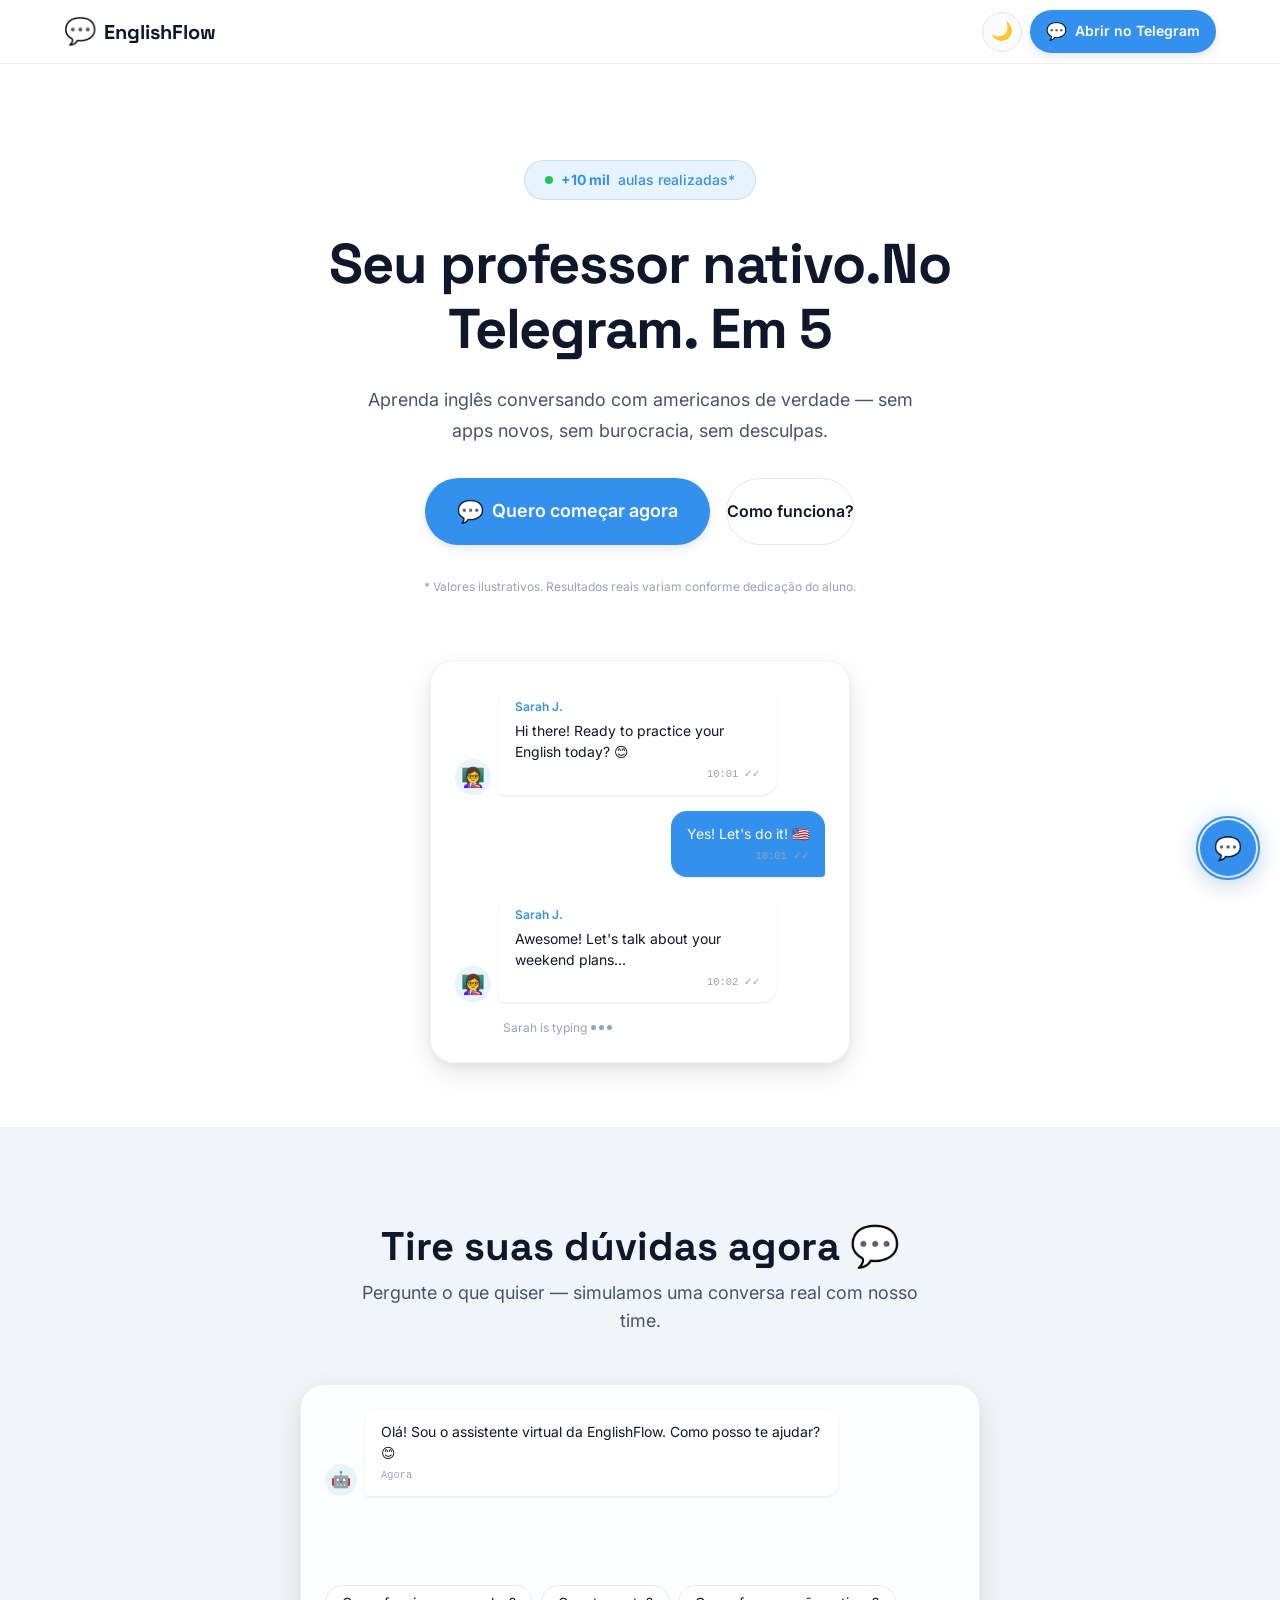
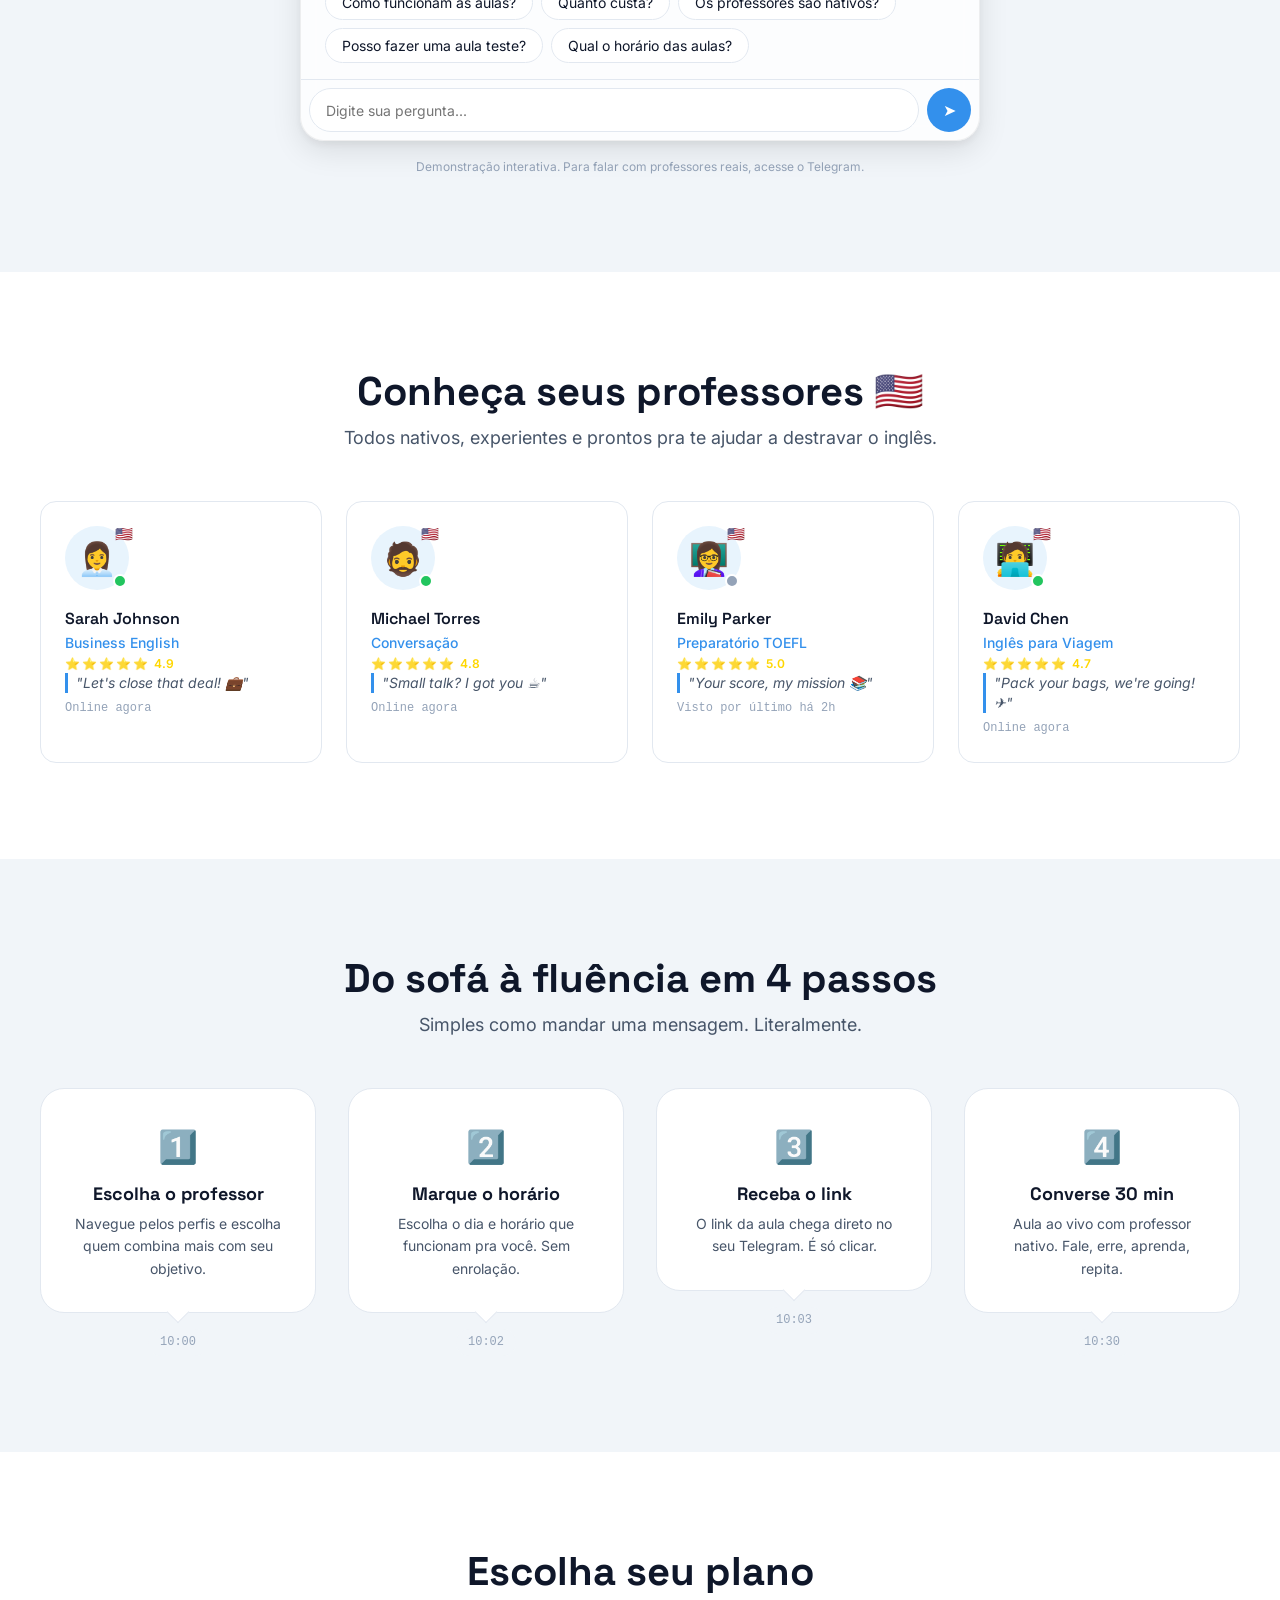
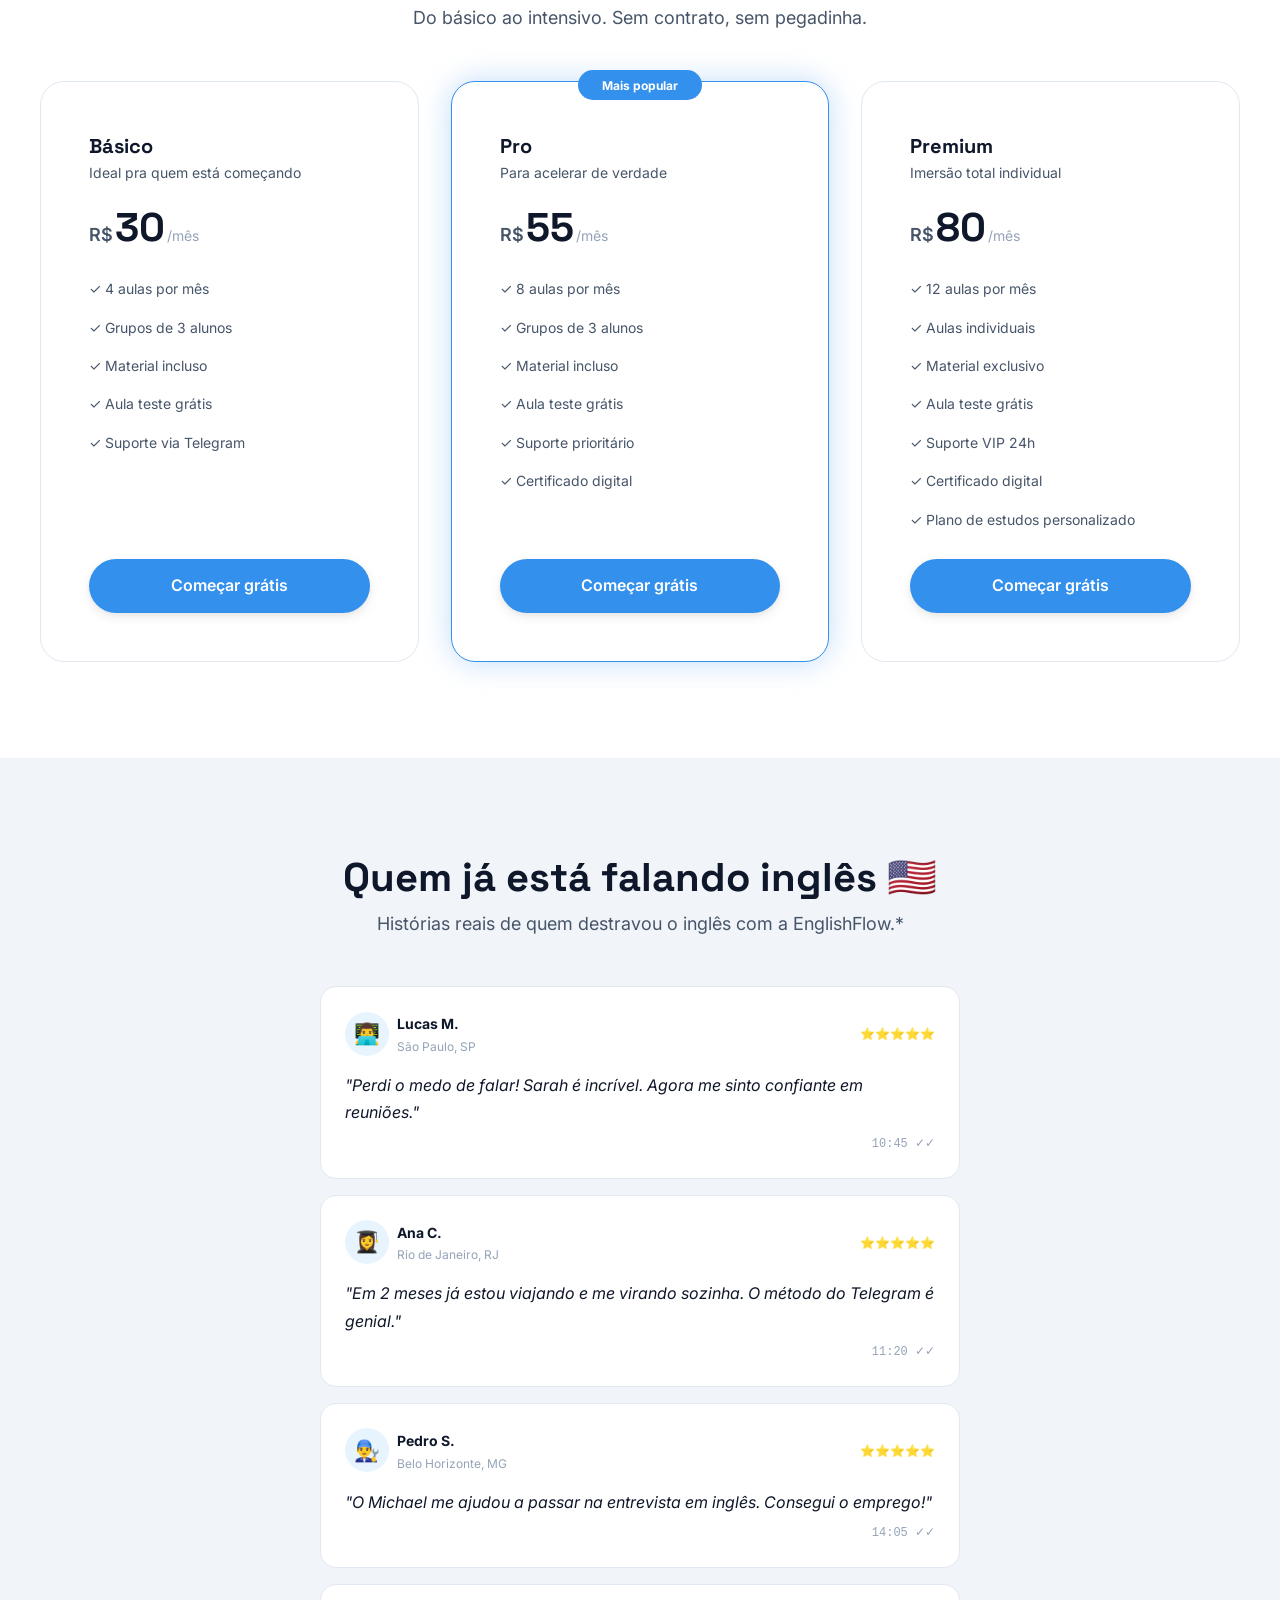
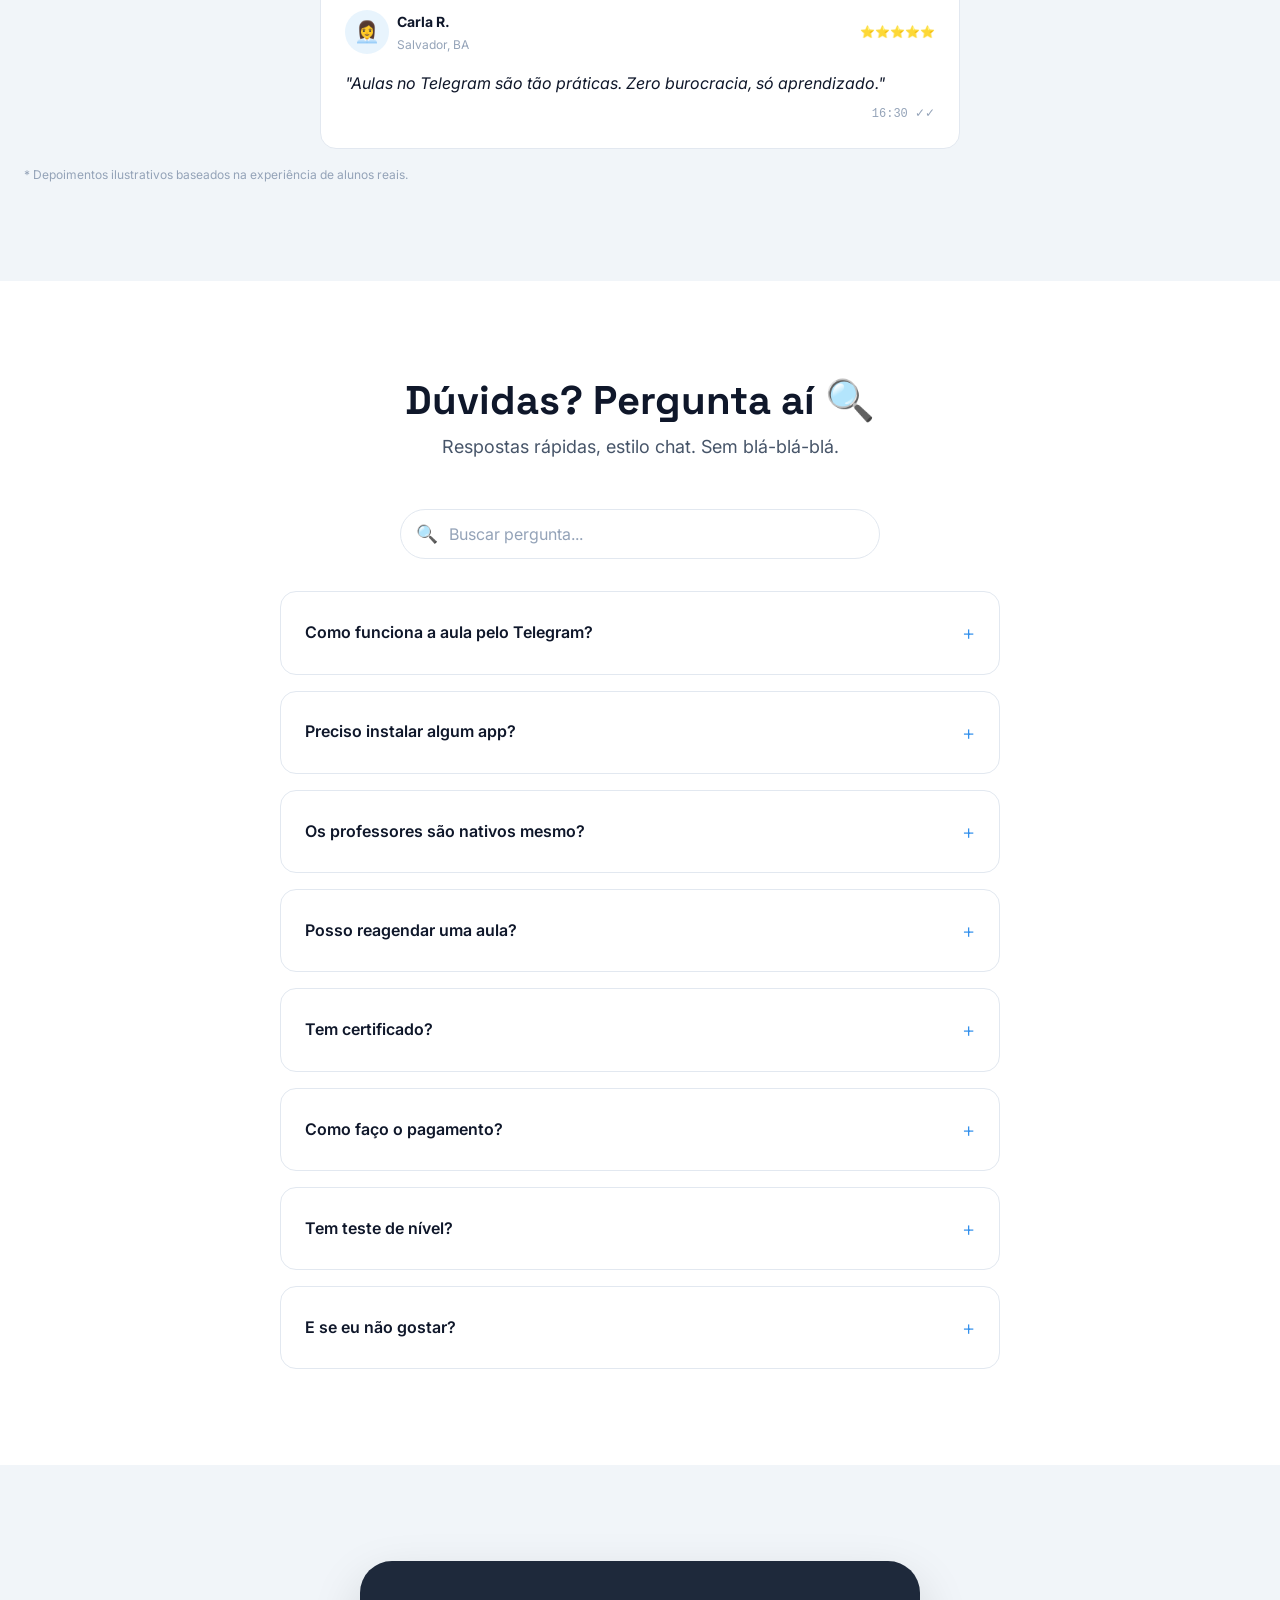
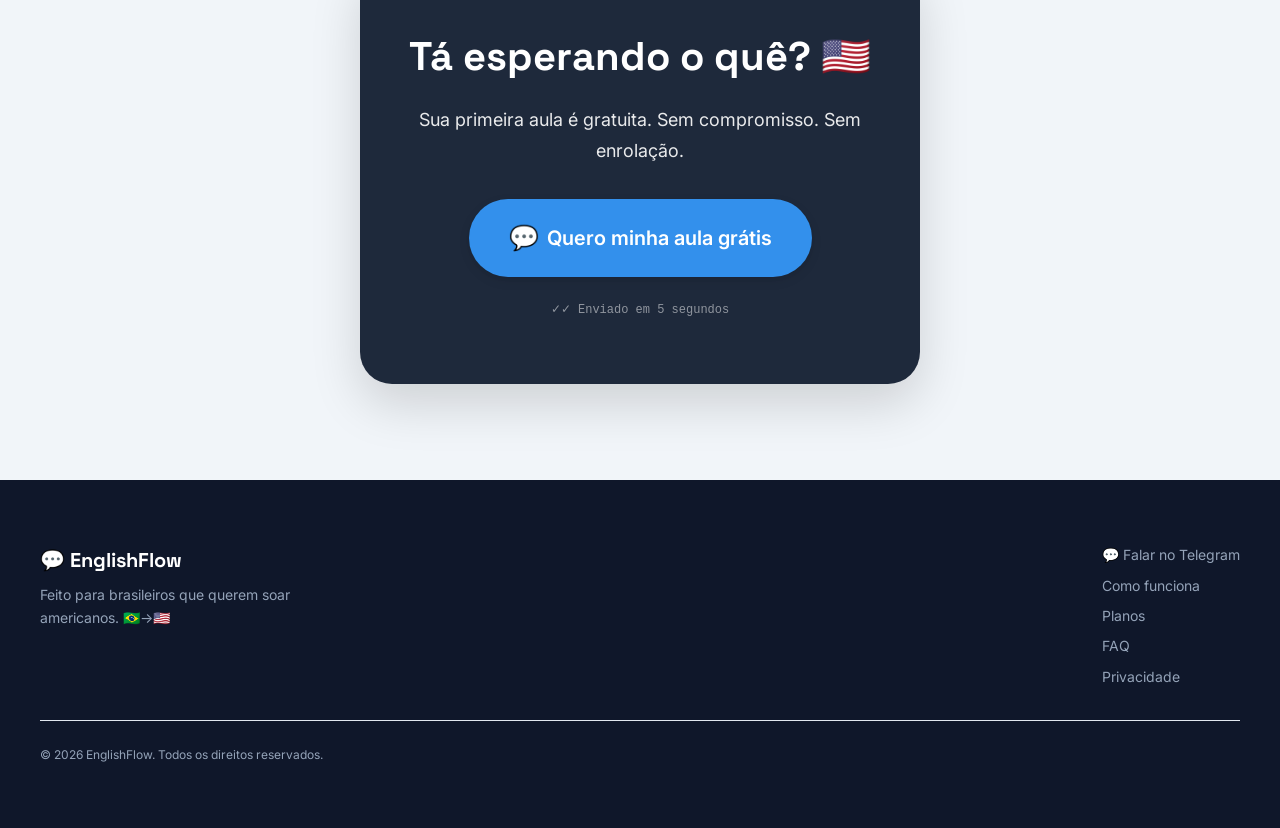
==== commit b8cafccc: "Deploy: GitHub Pages URL + remocao de token do codigo" ====
--- a/index.html
+++ b/index.html
@@ -10,15 +10,15 @@
   <meta property="og:type" content="website">
   <meta property="og:title" content="EnglishFlow — Seu professor nativo no Telegram">
   <meta property="og:description" content="Aprenda inglês com professores americanos direto pelo Telegram. Agende seu horário e comece a conversar em 5 minutos.">
-  <meta property="og:image" content="https://englishflow.com/assets/img/og-image.webp">
-  <meta property="og:url" content="https://englishflow.com">
+  <meta property="og:image" content="https://iphonegalaxy.github.io/inglesemfronteiras/assets/img/og-image.webp">
+  <meta property="og:url" content="https://iphonegalaxy.github.io/inglesemfronteiras">
   <meta property="og:locale" content="pt_BR">
 
   <!-- Twitter Card -->
   <meta name="twitter:card" content="summary_large_image">
   <meta name="twitter:title" content="EnglishFlow — Seu professor nativo no Telegram">
   <meta name="twitter:description" content="Aprenda inglês com professores americanos direto pelo Telegram. Aula teste grátis!">
-  <meta name="twitter:image" content="https://englishflow.com/assets/img/og-image.webp">
+  <meta name="twitter:image" content="https://iphonegalaxy.github.io/inglesemfronteiras/assets/img/og-image.webp">
 
   <!-- PWA / Mobile -->
   <meta name="theme-color" content="#3390EC">
@@ -51,7 +51,7 @@
     "provider": {
       "@type": "Organization",
       "name": "EnglishFlow",
-      "url": "https://englishflow.com"
+      "url": "https://iphonegalaxy.github.io/inglesemfronteiras"
     },
     "inLanguage": ["pt-BR", "en-US"],
     "educationalLevel": "Beginner to Advanced",
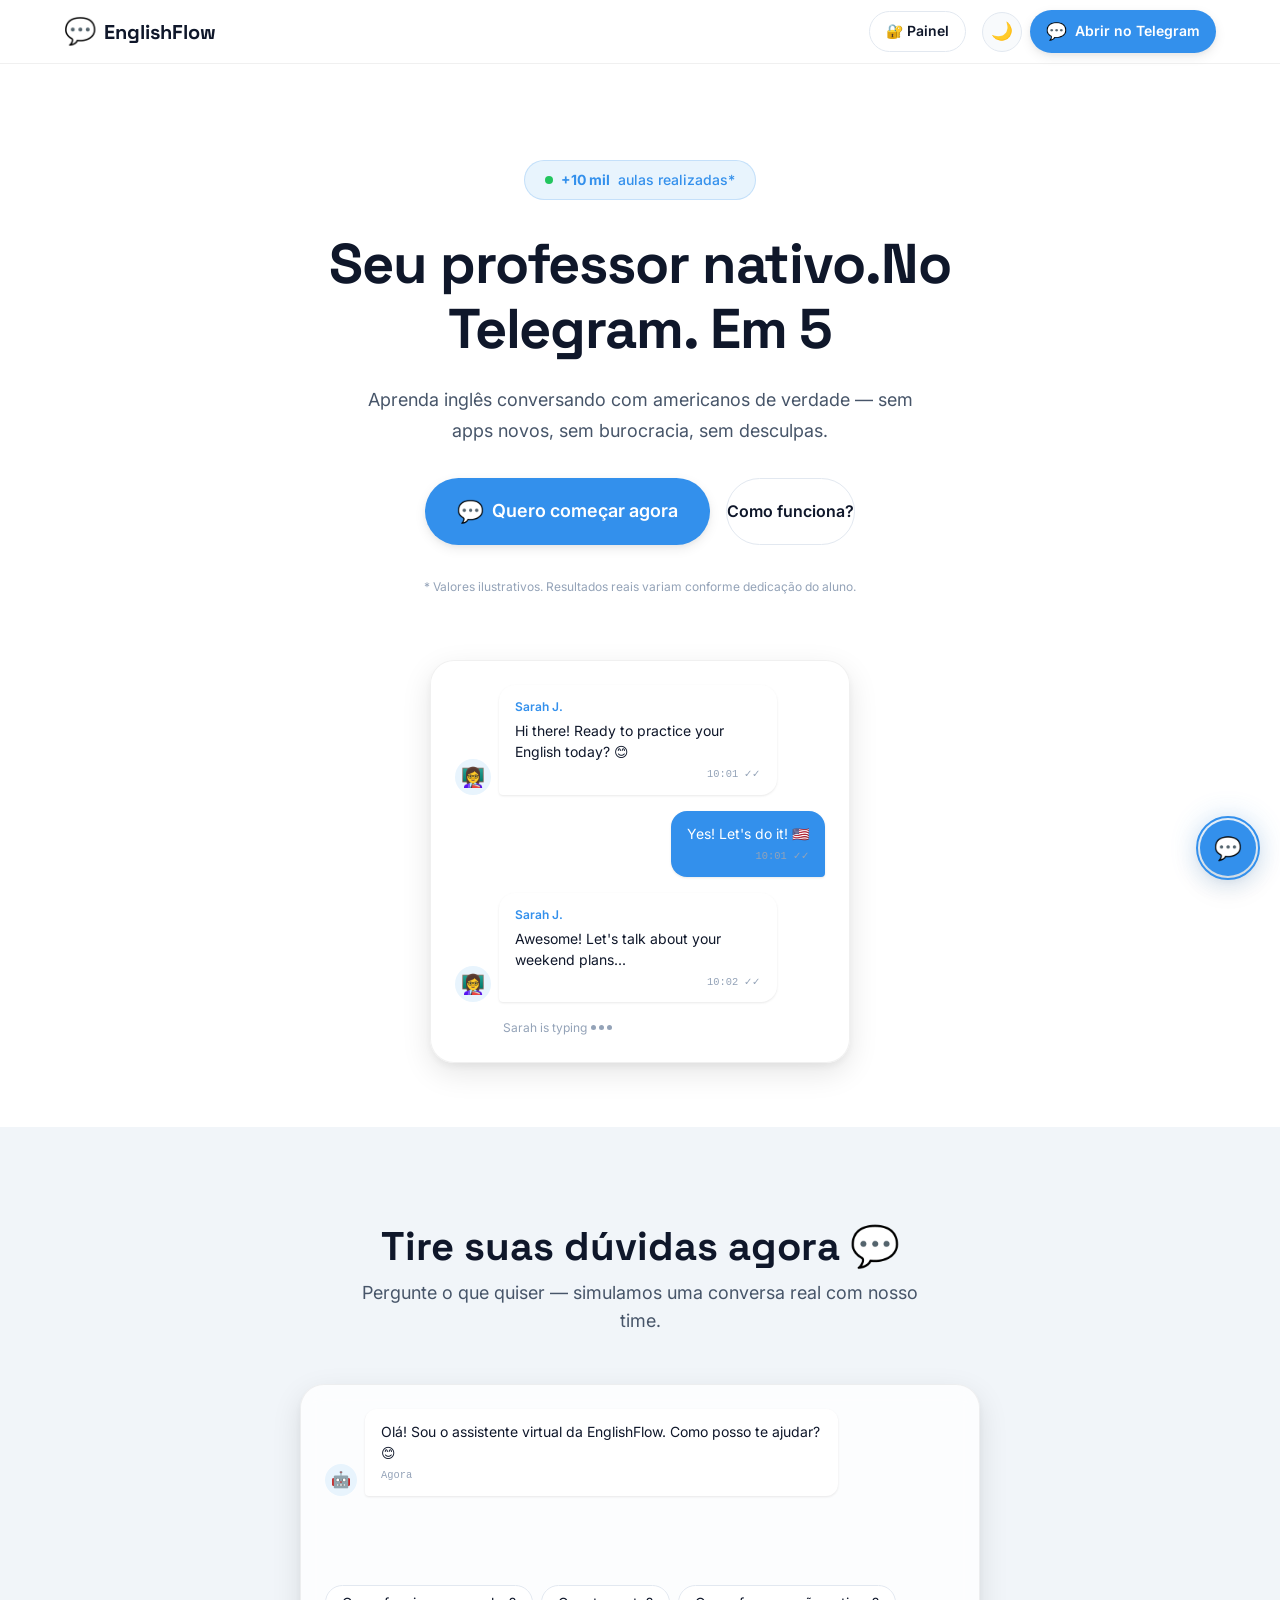
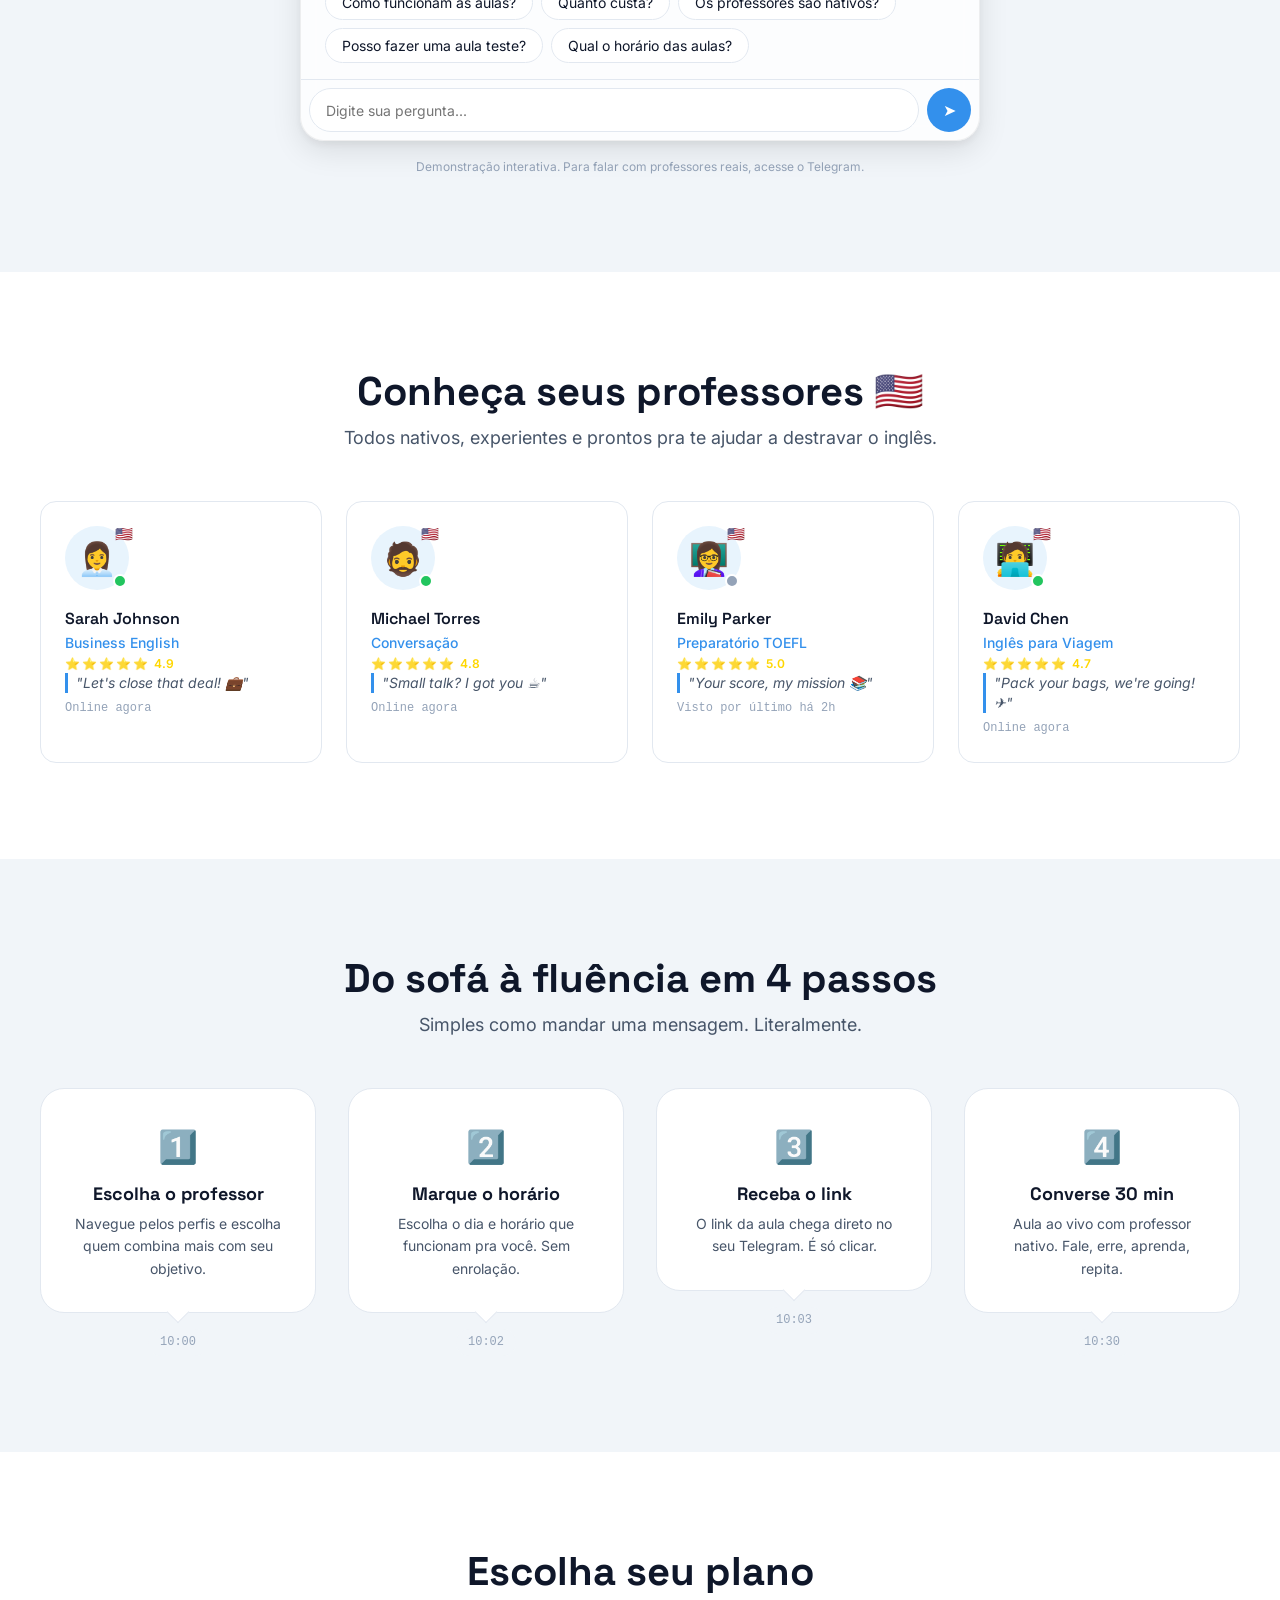
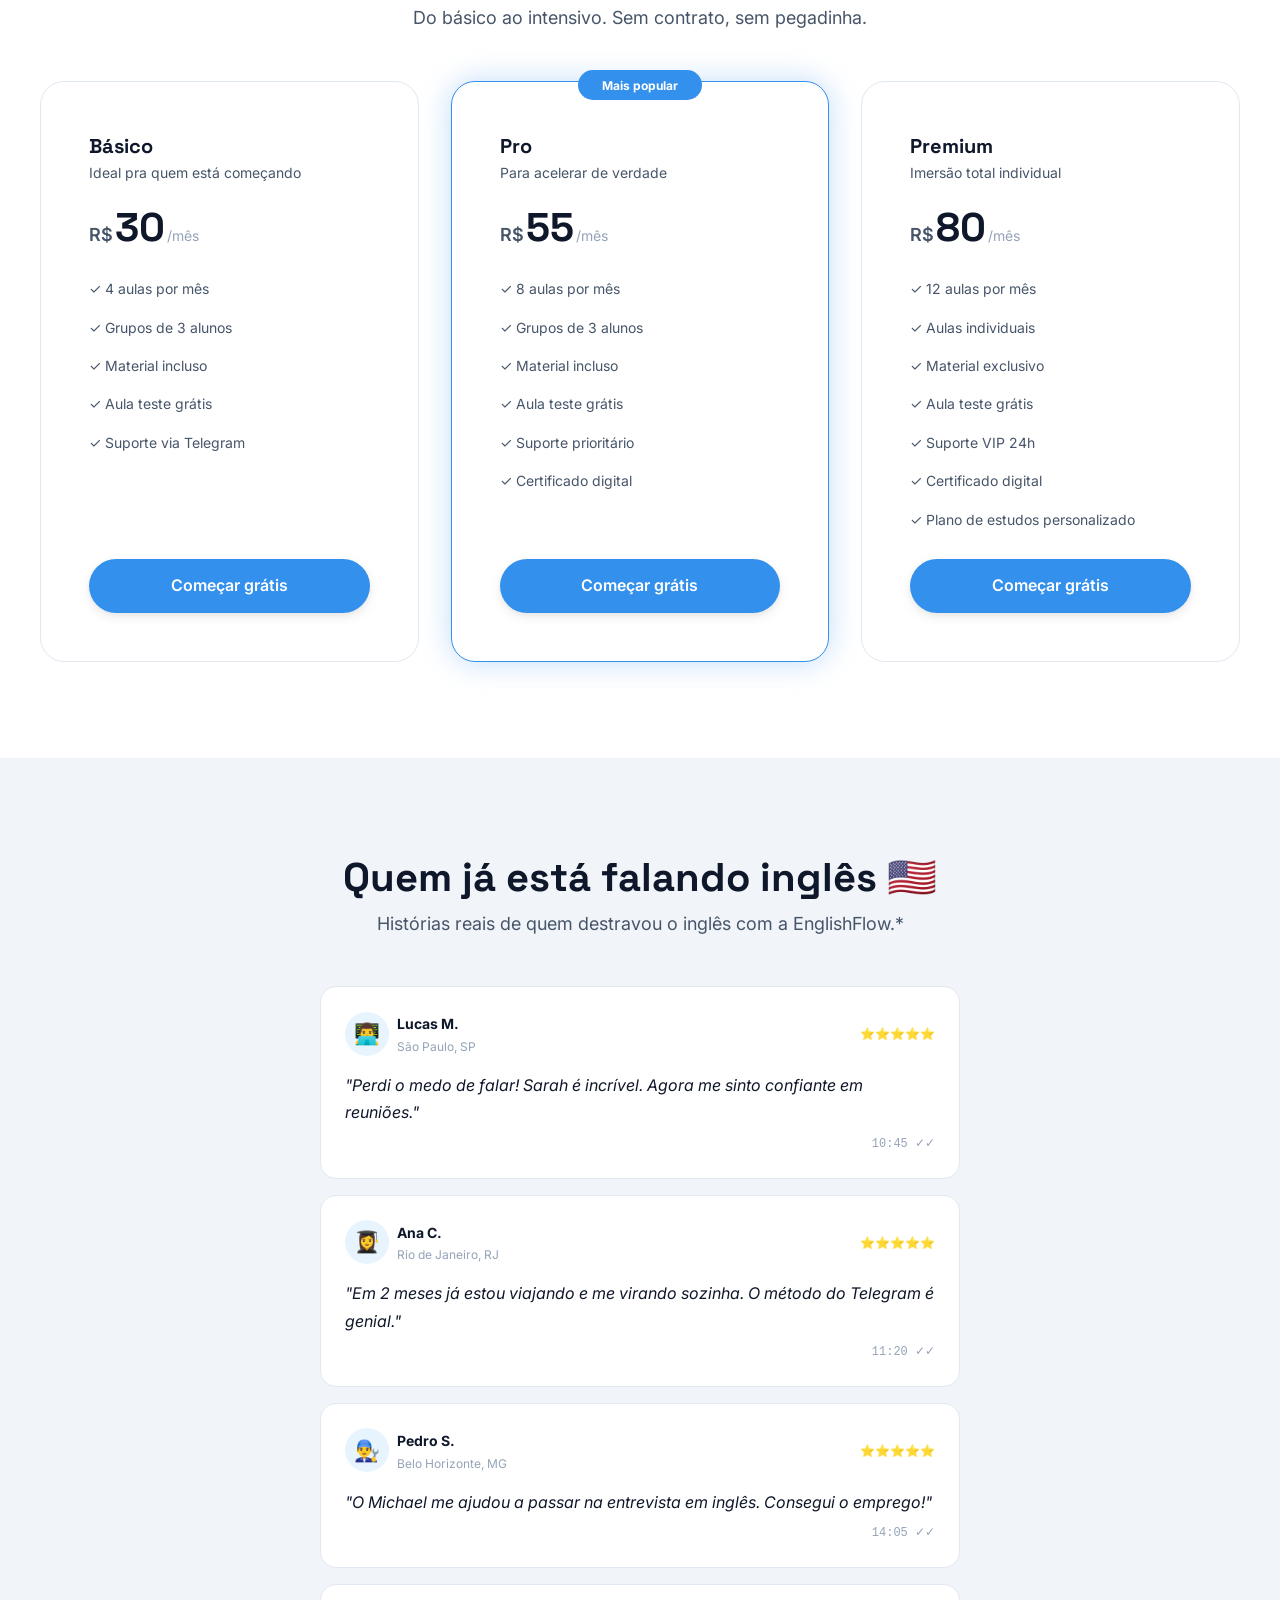
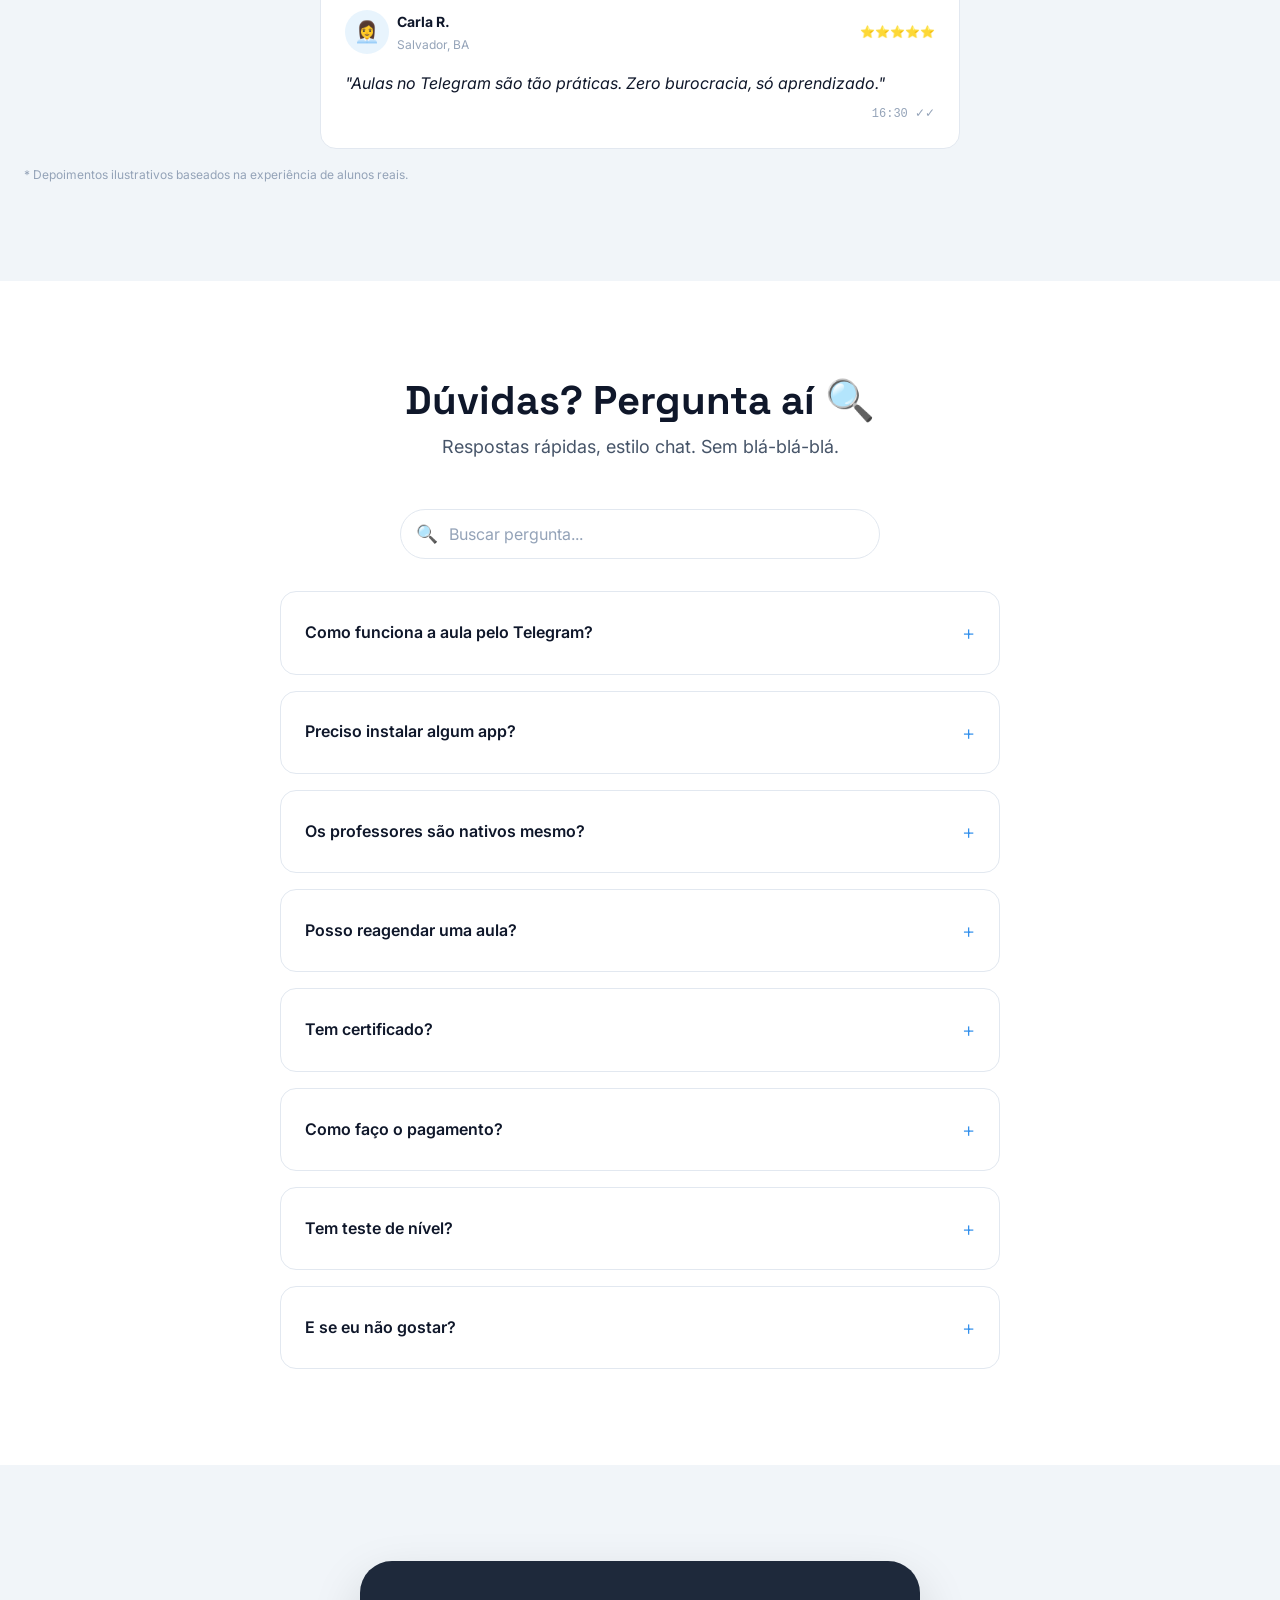
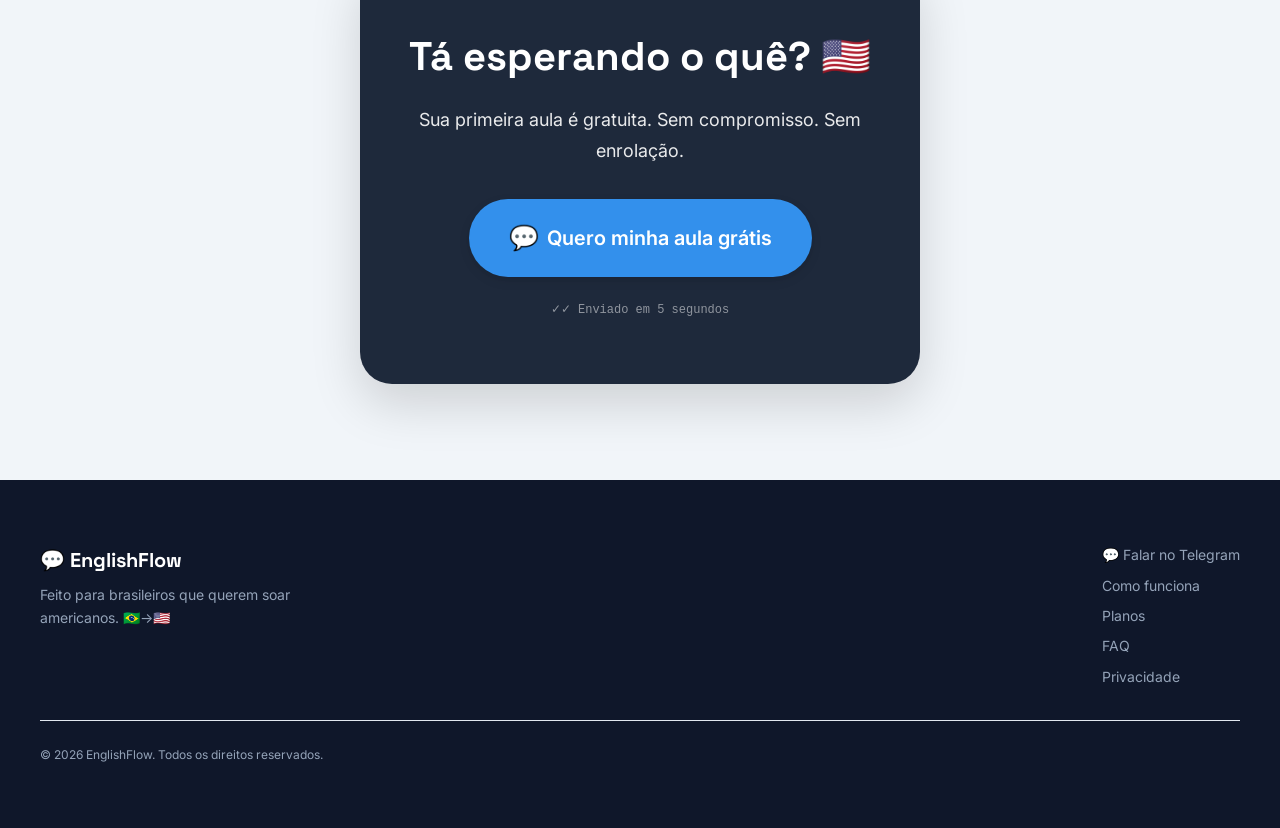
==== commit 19144cc0: "Fase 3: Frontend Supabase — login, painel, admin, certificado + bot supabase-py" ====
--- a/index.html
+++ b/index.html
@@ -88,6 +88,7 @@
         <span class="header__logo-text">EnglishFlow</span>
       </a>
       <div class="header__actions">
+        <a href="login.html" class="btn btn--outline btn--sm" style="margin-right:0.5rem;">🔐 Painel</a>
         <button class="header__theme-toggle" id="themeToggle" aria-label="Alternar tema claro/escuro" title="Alternar tema">
           <span class="theme-toggle__icon theme-toggle__icon--light">☀️</span>
           <span class="theme-toggle__icon theme-toggle__icon--dark">🌙</span>
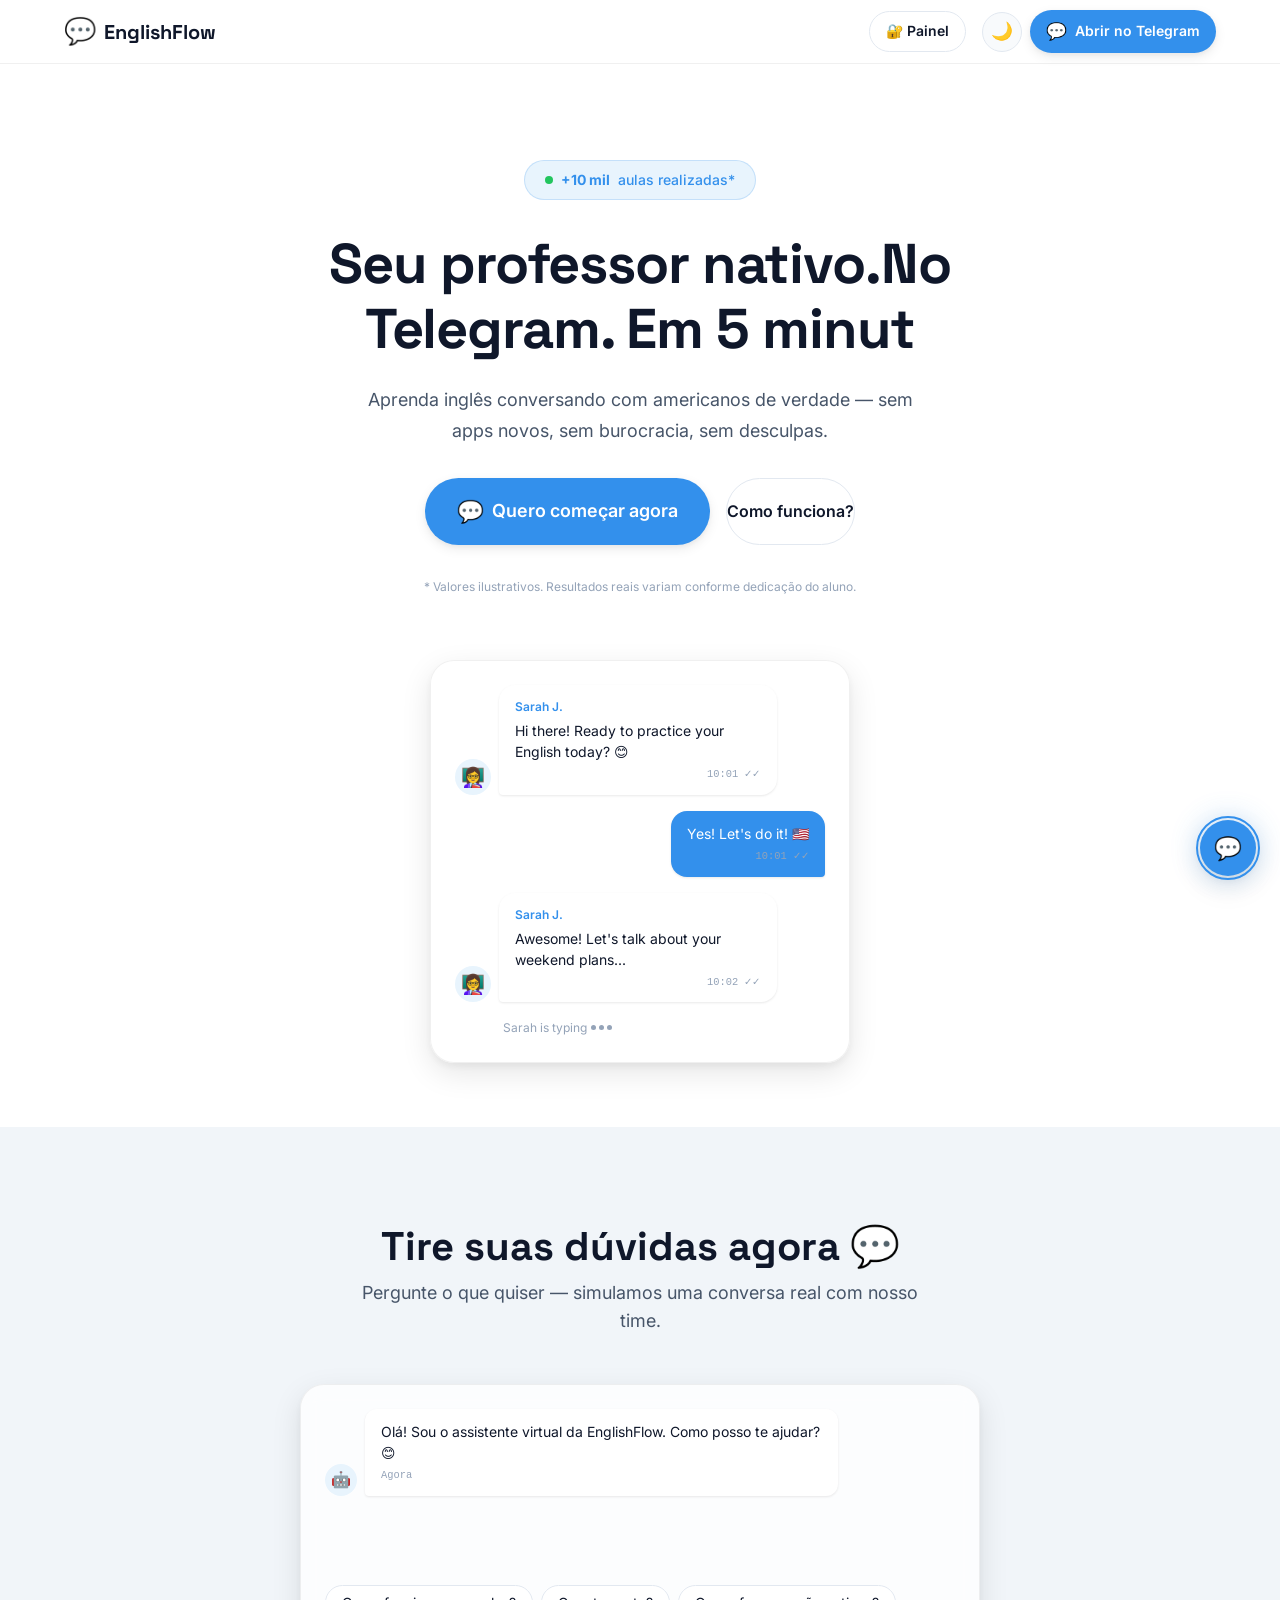
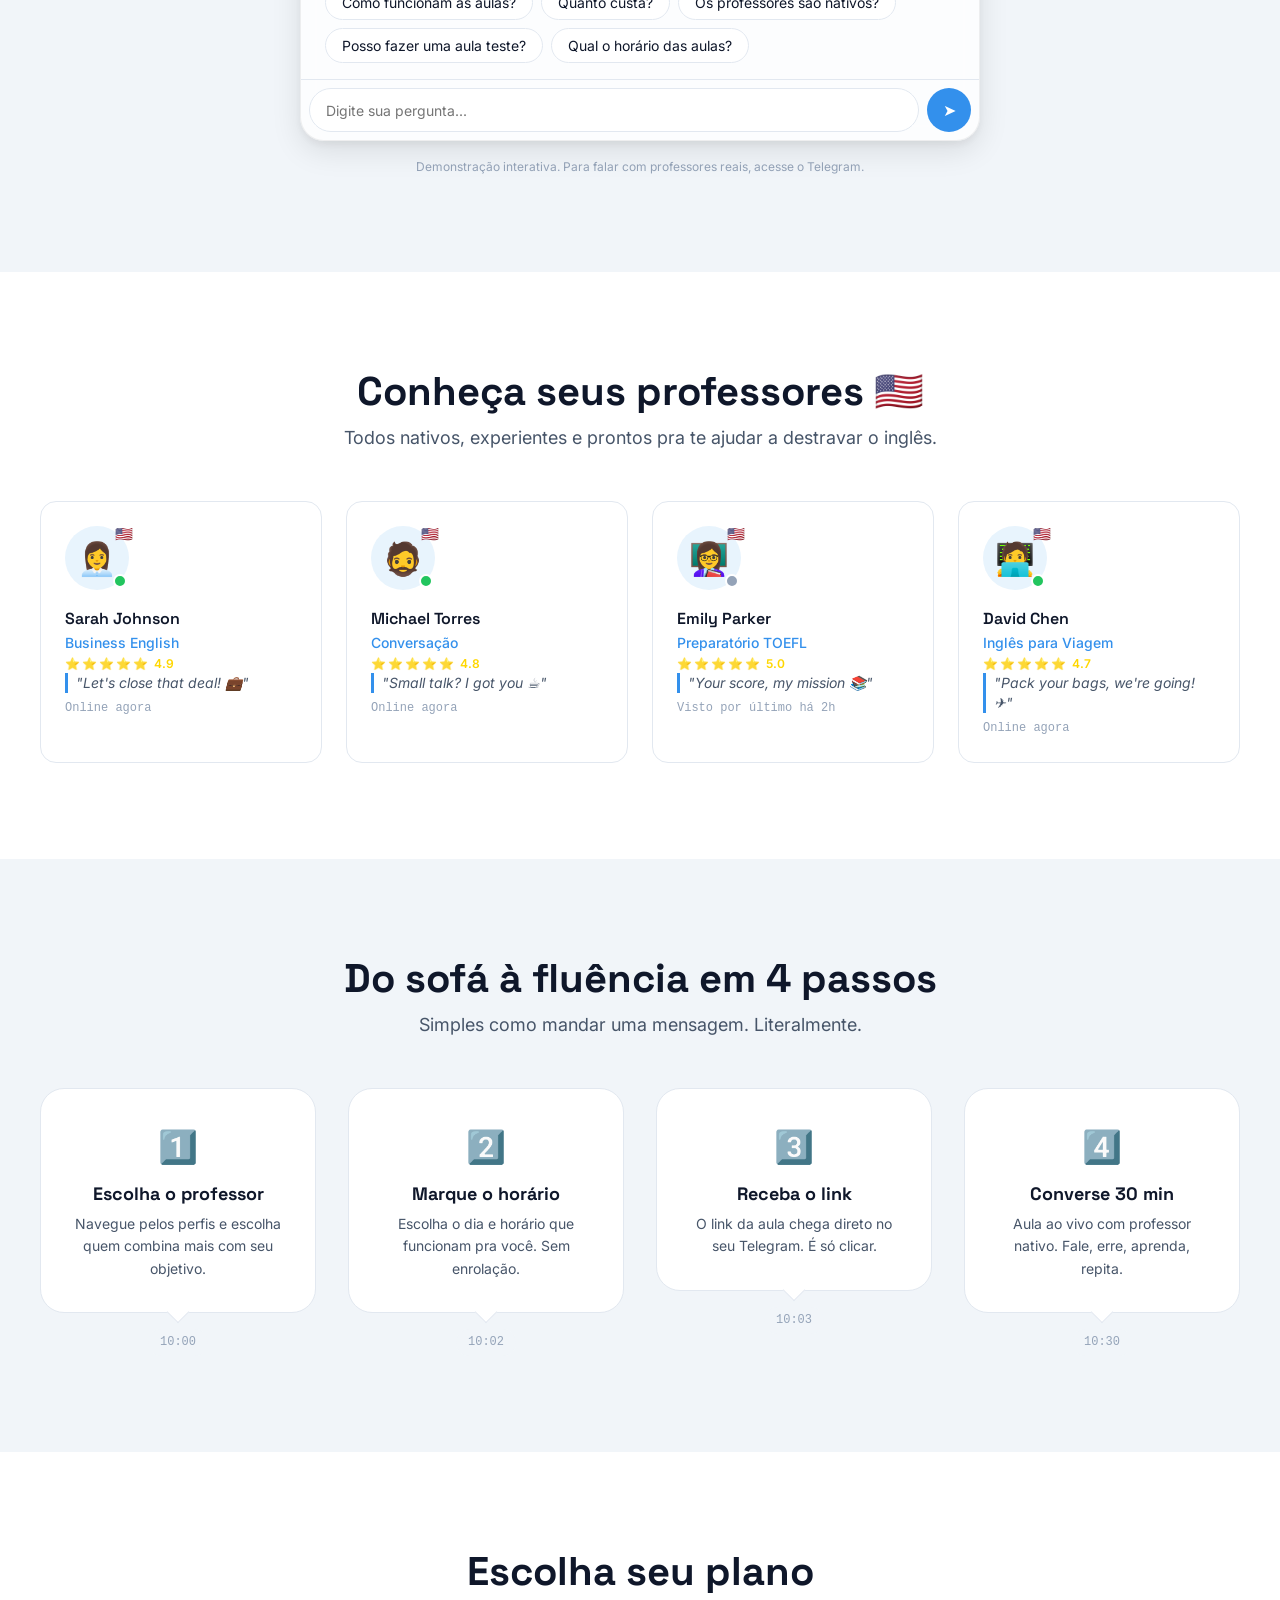
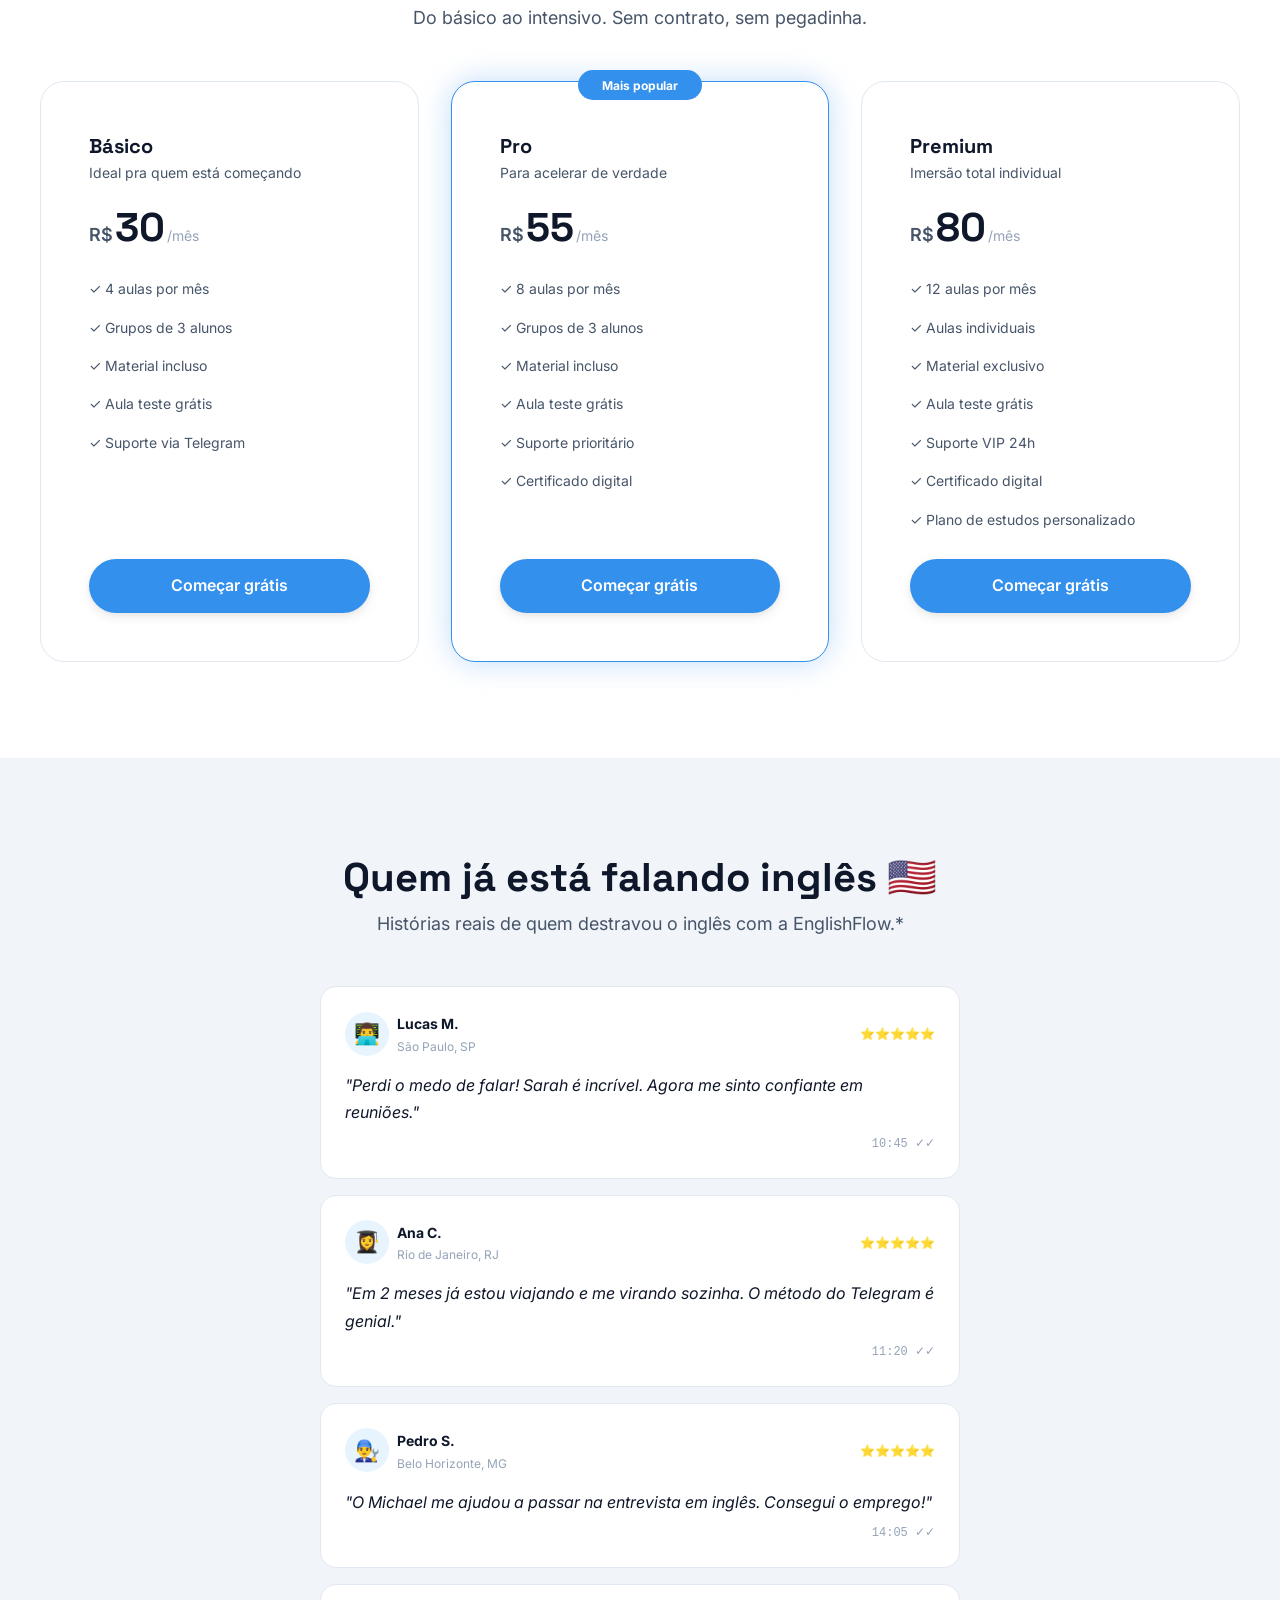
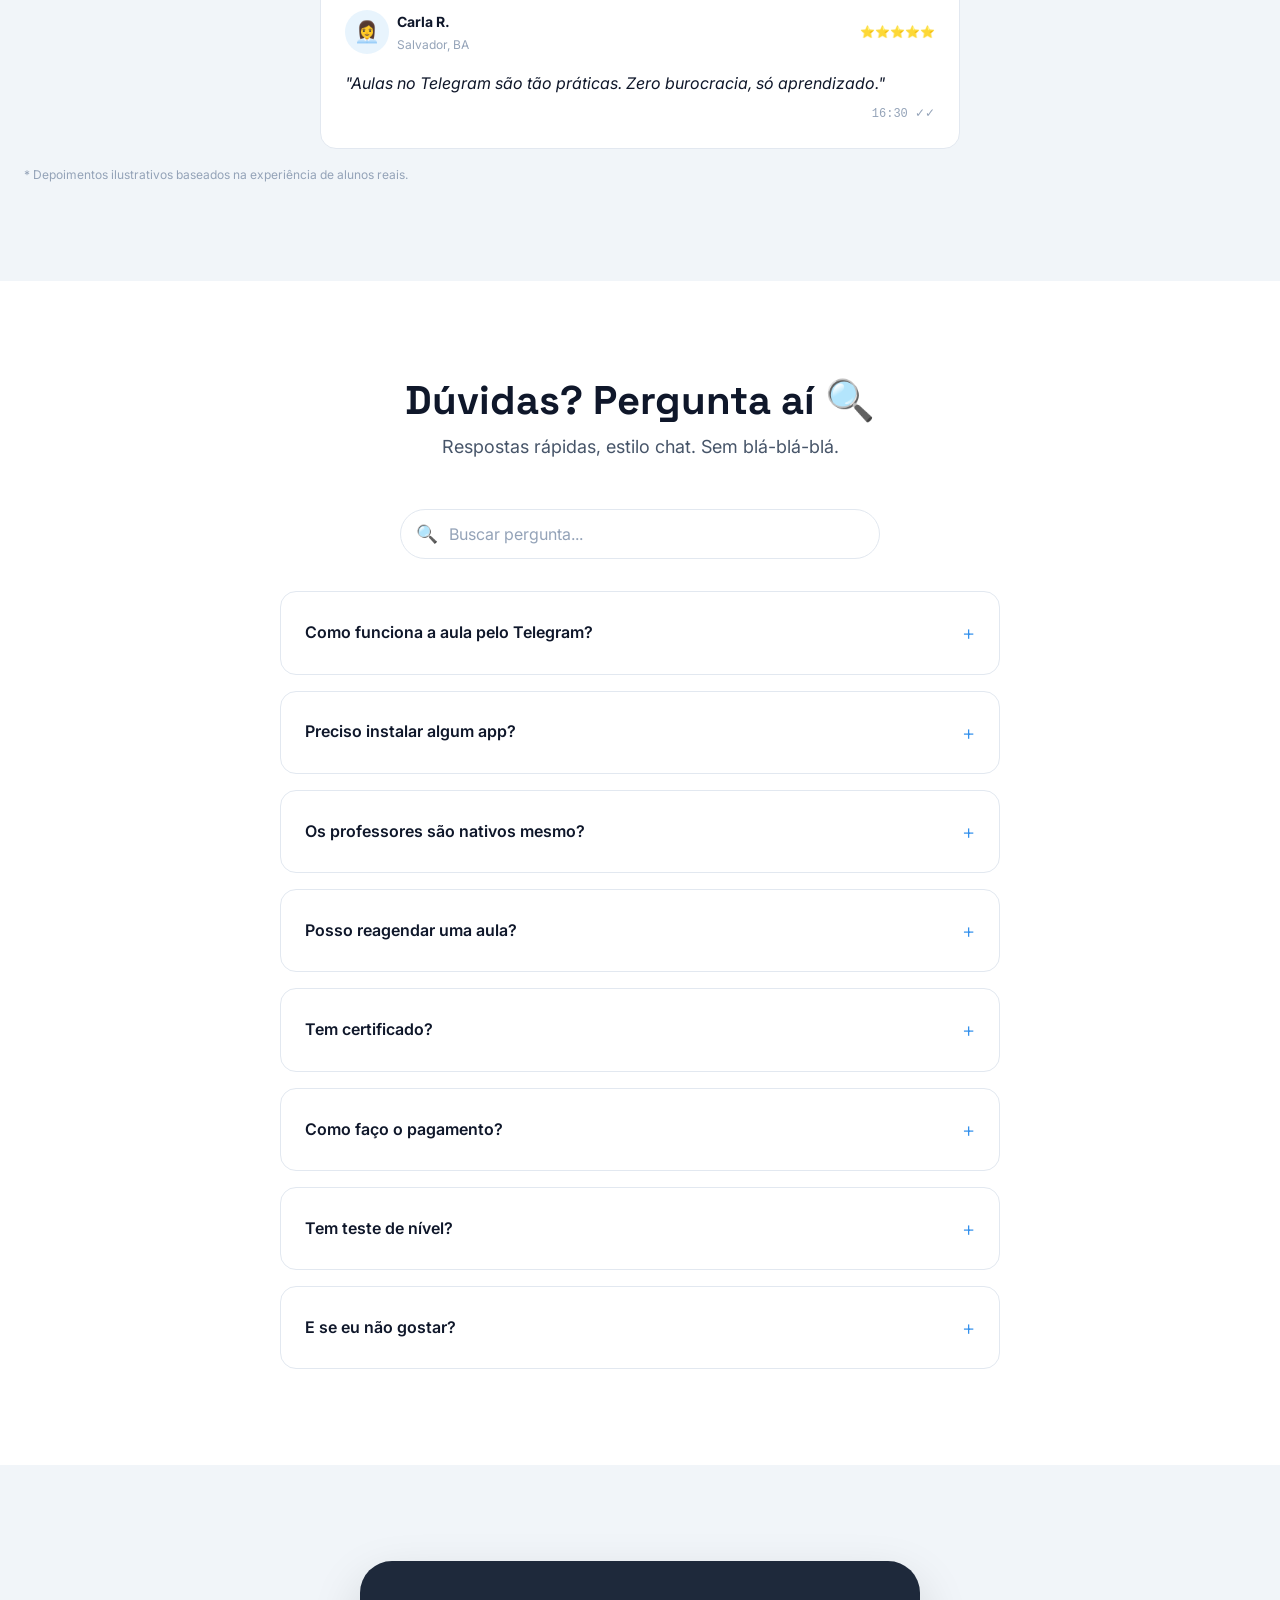
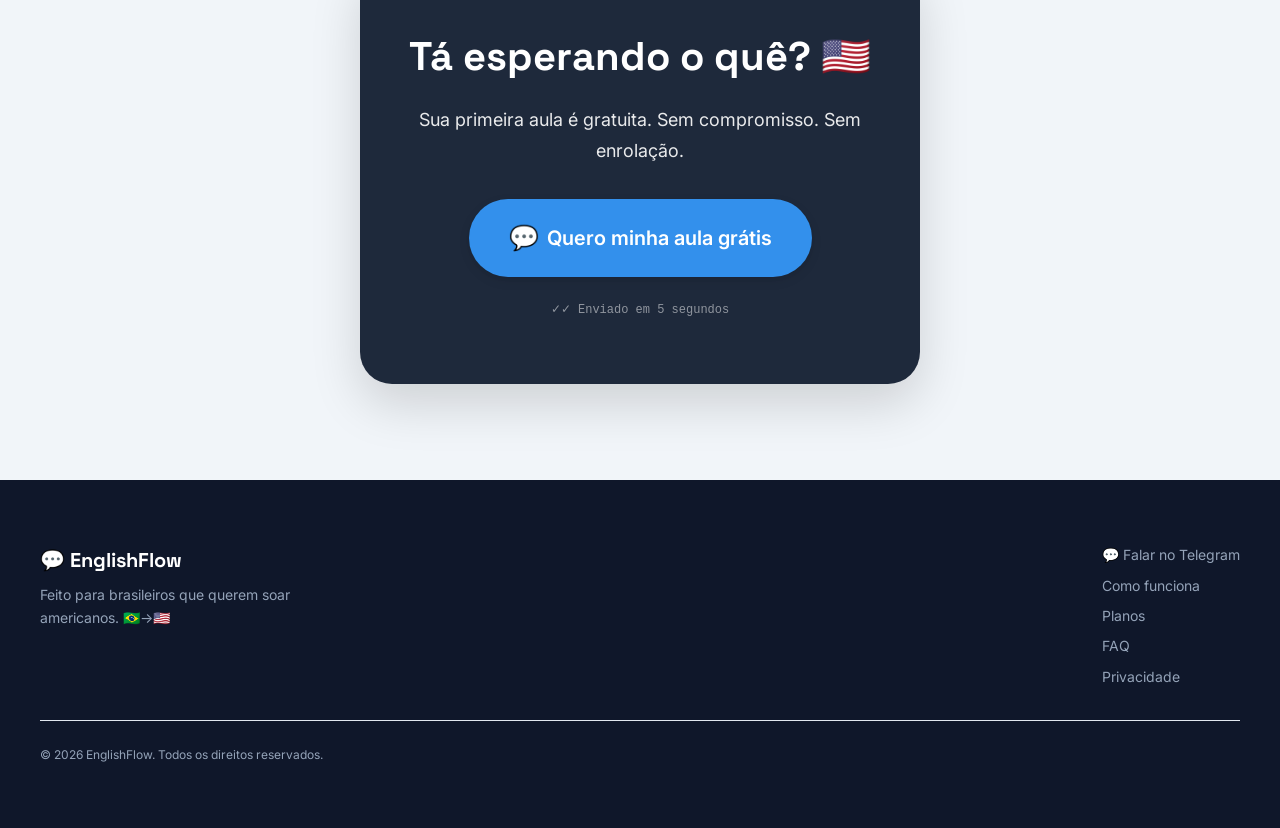
==== commit b3e8aff9: "Remover referencias GitHub Pages -> Vercel" ====
--- a/index.html
+++ b/index.html
@@ -10,15 +10,15 @@
   <meta property="og:type" content="website">
   <meta property="og:title" content="EnglishFlow — Seu professor nativo no Telegram">
   <meta property="og:description" content="Aprenda inglês com professores americanos direto pelo Telegram. Agende seu horário e comece a conversar em 5 minutos.">
-  <meta property="og:image" content="https://iphonegalaxy.github.io/inglesemfronteiras/assets/img/og-image.webp">
-  <meta property="og:url" content="https://iphonegalaxy.github.io/inglesemfronteiras">
+  <meta property="og:image" content="https://inglesemfronteiras.vercel.app/assets/img/og-image.webp">
+  <meta property="og:url" content="https://inglesemfronteiras.vercel.app">
   <meta property="og:locale" content="pt_BR">
 
   <!-- Twitter Card -->
   <meta name="twitter:card" content="summary_large_image">
   <meta name="twitter:title" content="EnglishFlow — Seu professor nativo no Telegram">
   <meta name="twitter:description" content="Aprenda inglês com professores americanos direto pelo Telegram. Aula teste grátis!">
-  <meta name="twitter:image" content="https://iphonegalaxy.github.io/inglesemfronteiras/assets/img/og-image.webp">
+  <meta name="twitter:image" content="https://inglesemfronteiras.vercel.app/assets/img/og-image.webp">
 
   <!-- PWA / Mobile -->
   <meta name="theme-color" content="#3390EC">
@@ -51,7 +51,7 @@
     "provider": {
       "@type": "Organization",
       "name": "EnglishFlow",
-      "url": "https://iphonegalaxy.github.io/inglesemfronteiras"
+      "url": "https://inglesemfronteiras.vercel.app"
     },
     "inLanguage": ["pt-BR", "en-US"],
     "educationalLevel": "Beginner to Advanced",
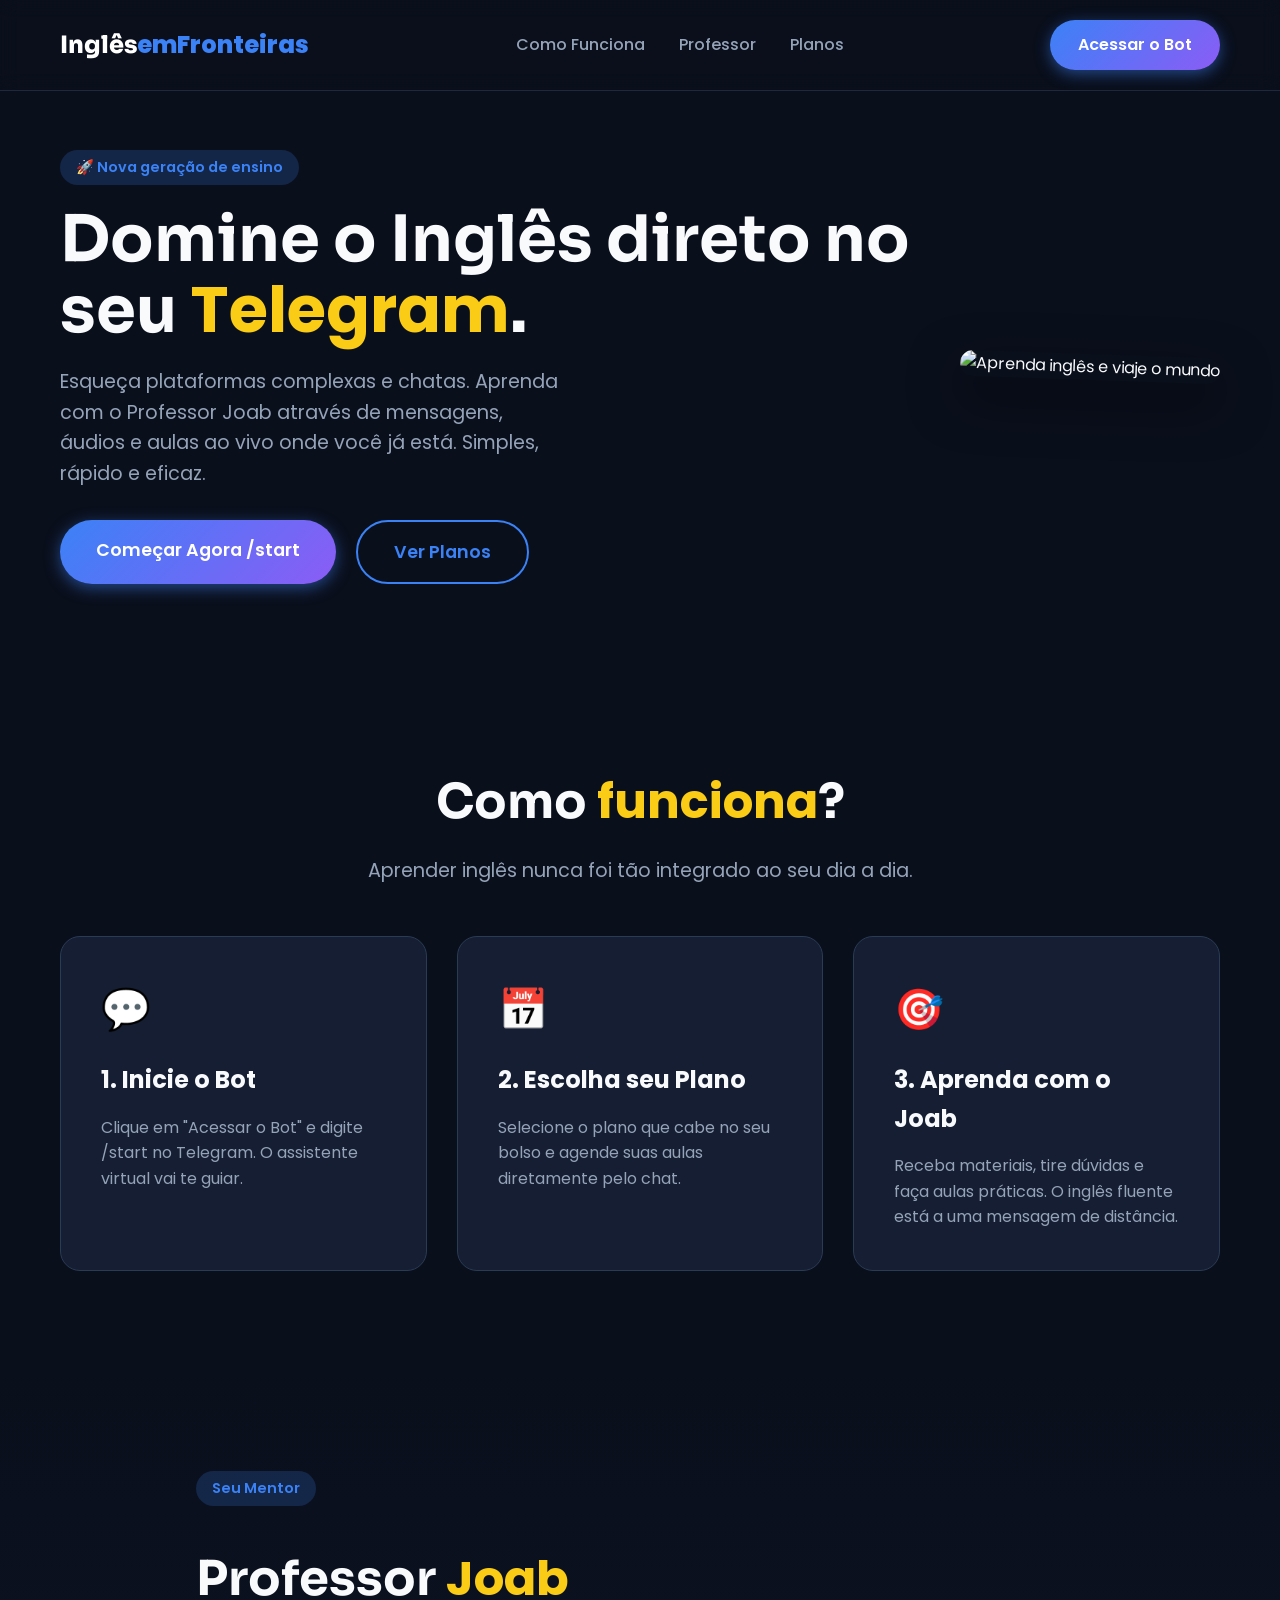
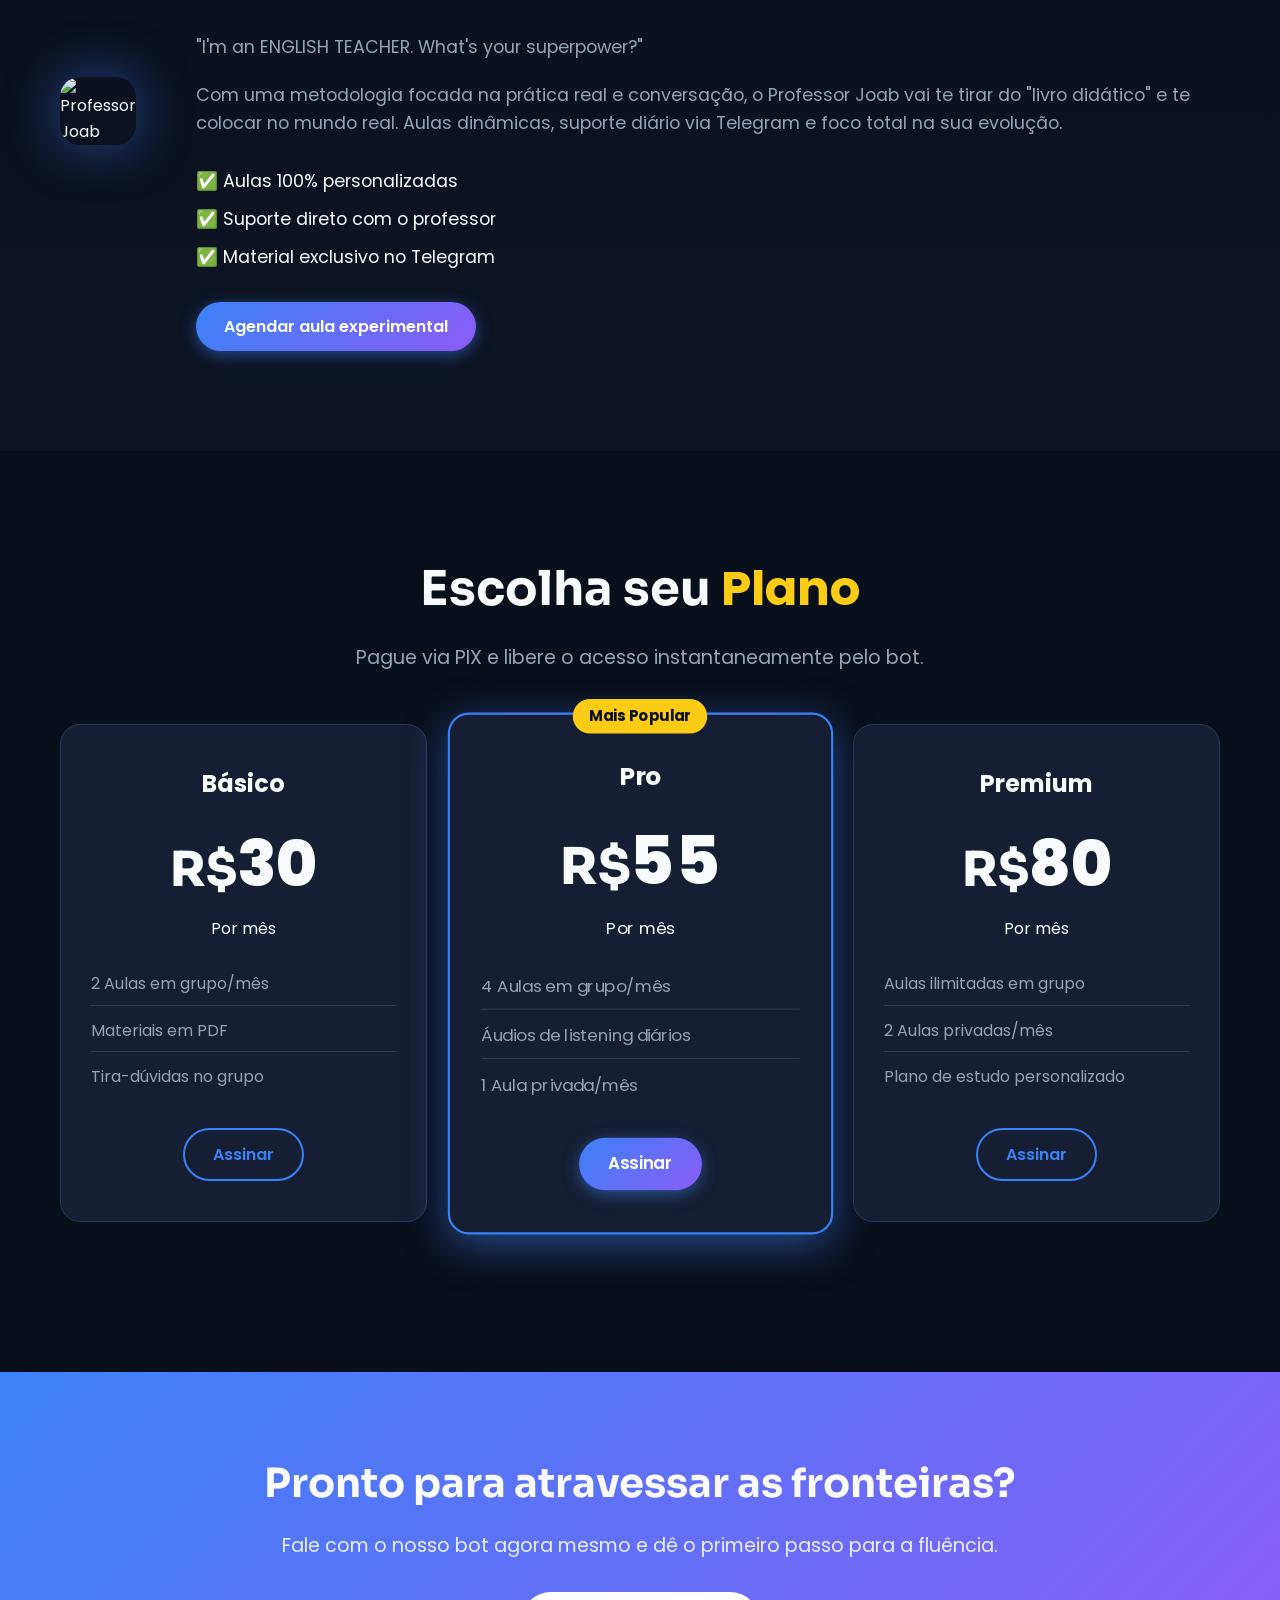
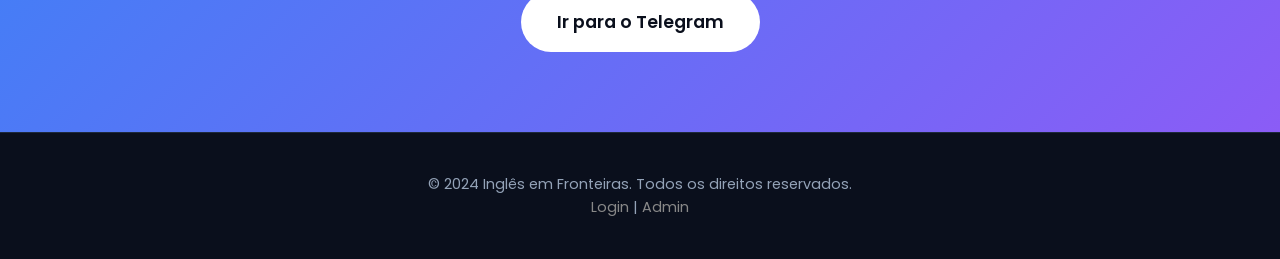
==== commit b74548b2: "Redesign completo: visual neon + Professor Joab + Supabase JS em todas as paginas" ====
--- a/index.html
+++ b/index.html
@@ -1,544 +1,159 @@
 <!DOCTYPE html>
-<html lang="pt-BR" data-theme="dark">
+<html lang="pt-BR">
 <head>
-  <meta charset="UTF-8">
-  <meta name="viewport" content="width=device-width, initial-scale=1.0">
-  <title>EnglishFlow — Seu professor nativo no Telegram</title>
-  <meta name="description" content="Aprenda inglês com professores americanos direto pelo Telegram. Agende seu horário e comece a conversar em 5 minutos. Aula teste grátis!">
-
-  <!-- Open Graph -->
-  <meta property="og:type" content="website">
-  <meta property="og:title" content="EnglishFlow — Seu professor nativo no Telegram">
-  <meta property="og:description" content="Aprenda inglês com professores americanos direto pelo Telegram. Agende seu horário e comece a conversar em 5 minutos.">
-  <meta property="og:image" content="https://inglesemfronteiras.vercel.app/assets/img/og-image.webp">
-  <meta property="og:url" content="https://inglesemfronteiras.vercel.app">
-  <meta property="og:locale" content="pt_BR">
-
-  <!-- Twitter Card -->
-  <meta name="twitter:card" content="summary_large_image">
-  <meta name="twitter:title" content="EnglishFlow — Seu professor nativo no Telegram">
-  <meta name="twitter:description" content="Aprenda inglês com professores americanos direto pelo Telegram. Aula teste grátis!">
-  <meta name="twitter:image" content="https://inglesemfronteiras.vercel.app/assets/img/og-image.webp">
-
-  <!-- PWA / Mobile -->
-  <meta name="theme-color" content="#3390EC">
-  <meta name="theme-color" media="(prefers-color-scheme: dark)" content="#0F172A">
-  <meta name="apple-mobile-web-app-capable" content="yes">
-  <meta name="mobile-web-app-capable" content="yes">
-  <meta name="apple-mobile-web-app-status-bar-style" content="default">
-  <meta name="apple-mobile-web-app-title" content="EnglishFlow">
-  <link rel="manifest" href="assets/img/site.webmanifest">
-
-  <!-- Favicons -->
-  <link rel="icon" type="image/svg+xml" href="assets/img/favicon.svg">
-  <link rel="apple-touch-icon" href="assets/img/favicon.svg">
-
-  <!-- Fonts (self-hosted fallback via CDN during dev) -->
-  <link rel="preconnect" href="https://fonts.googleapis.com">
-  <link rel="preconnect" href="https://fonts.gstatic.com" crossorigin>
-  <link href="https://fonts.googleapis.com/css2?family=Space+Grotesk:wght@600;700&family=Inter:wght@400;500;600&display=swap" rel="stylesheet">
-
-  <!-- Styles -->
-  <link rel="stylesheet" href="assets/css/style.css">
-
-  <!-- JSON-LD Schema.org -->
-  <script type="application/ld+json">
-  {
-    "@context": "https://schema.org",
-    "@type": "Course",
-    "name": "EnglishFlow - Inglês com Professores Nativos",
-    "description": "Curso de inglês com professores americanos nativos via Telegram. Aulas particulares e em grupo com agendamento flexível.",
-    "provider": {
-      "@type": "Organization",
-      "name": "EnglishFlow",
-      "url": "https://inglesemfronteiras.vercel.app"
-    },
-    "inLanguage": ["pt-BR", "en-US"],
-    "educationalLevel": "Beginner to Advanced",
-    "hasCourseInstance": [
-      {
-        "@type": "CourseInstance",
-        "name": "Plano Básico",
-        "description": "4 aulas por mês em grupo de 3 alunos",
-        "courseMode": "Online"
-      },
-      {
-        "@type": "CourseInstance",
-        "name": "Plano Pro",
-        "description": "8 aulas por mês em grupo de 3 alunos",
-        "courseMode": "Online"
-      },
-      {
-        "@type": "CourseInstance",
-        "name": "Plano Premium",
-        "description": "12 aulas individuais por mês",
-        "courseMode": "Online"
-      }
-    ]
-  }
-  </script>
+    <meta charset="UTF-8">
+    <meta name="viewport" content="width=device-width, initial-scale=1.0">
+    <title>Inglês em Fronteiras | Aprenda Inglês no Telegram</title>
+    <meta name="description" content="Aprenda inglês de forma prática e moderna diretamente no Telegram. Aulas personalizadas com o professor Joab.">
+    <link rel="preconnect" href="https://fonts.googleapis.com">
+    <link rel="preconnect" href="https://fonts.gstatic.com" crossorigin>
+    <link href="https://fonts.googleapis.com/css2?family=Poppins:wght@300;400;600;700;800&family=Sora:wght@400;600;800&display=swap" rel="stylesheet">
+    <link rel="stylesheet" href="assets/css/style.css">
+    <link rel="stylesheet" href="assets/css/components.css">
 </head>
 <body>
 
-  <!-- ========== HEADER ========== -->
-  <header class="header" id="header" role="banner">
-    <nav class="header__nav" role="navigation" aria-label="Navegação principal">
-      <a href="#" class="header__logo" aria-label="EnglishFlow — Ir para o topo">
-        <span class="header__logo-icon">💬</span>
-        <span class="header__logo-text">EnglishFlow</span>
-      </a>
-      <div class="header__actions">
-        <a href="login.html" class="btn btn--outline btn--sm" style="margin-right:0.5rem;">🔐 Painel</a>
-        <button class="header__theme-toggle" id="themeToggle" aria-label="Alternar tema claro/escuro" title="Alternar tema">
-          <span class="theme-toggle__icon theme-toggle__icon--light">☀️</span>
-          <span class="theme-toggle__icon theme-toggle__icon--dark">🌙</span>
-        </button>
-        <a href="https://t.me/inglesemfronteiras_bot" class="btn btn--telegram btn--sm header__cta" target="_blank" rel="noopener" aria-label="Abrir EnglishFlow no Telegram">
-          <span class="btn__icon">💬</span>
-          <span class="btn__label">Abrir no Telegram</span>
-        </a>
-      </div>
-    </nav>
-  </header>
+    <!-- Navbar -->
+    <header class="navbar">
+        <div class="container nav-container">
+            <a href="#" class="logo">Inglês<span>emFronteiras</span></a>
+            <nav class="nav-links">
+                <a href="#como-funciona">Como Funciona</a>
+                <a href="#professor">Professor</a>
+                <a href="#planos">Planos</a>
+            </nav>
+            <a href="https://t.me/inglesemfronteiras_bot" target="_blank" class="btn btn-primary">Acessar o Bot</a>
+        </div>
+    </header>
 
-  <!-- ========== MAIN CONTENT ========== -->
-  <main id="main-content">
-
-    <!-- HERO -->
-    <section class="hero" id="hero" aria-labelledby="hero-headline">
-      <div class="hero__bg-particles" id="heroParticles" aria-hidden="true"></div>
-      <div class="hero__content">
-        <div class="hero__badge" role="status" aria-live="polite">
-          <span class="badge__dot badge__dot--pulse"></span>
-          <span class="badge__counter" id="heroCounter">+10 mil</span>
-          <span class="badge__text">aulas realizadas*</span>
+    <!-- Hero Section -->
+    <section class="hero">
+        <div class="container hero-container">
+            <div class="hero-text">
+                <span class="badge">🚀 Nova geração de ensino</span>
+                <h1>Domine o Inglês direto no seu <span class="highlight">Telegram</span>.</h1>
+                <p>Esqueça plataformas complexas e chatas. Aprenda com o Professor Joab através de mensagens, áudios e aulas ao vivo onde você já está. Simples, rápido e eficaz.</p>
+                <div class="hero-cta">
+                    <a href="https://t.me/inglesemfronteiras_bot" target="_blank" class="btn btn-primary btn-lg">Começar Agora /start</a>
+                    <a href="#planos" class="btn btn-outline btn-lg">Ver Planos</a>
+                </div>
+            </div>
+            <div class="hero-image">
+                <!-- Imagem conceitual fornecida -->
+                <img src="https://z-cdn-media.chatglm.cn/files/5fee3c71-f105-4995-b032-8ec4da597301.png?auth_key=1881811952-34c65e75672947179ed1e0806c3c3375-0-a2abe4c96011a601ee90c74514605579" alt="Aprenda inglês e viaje o mundo">
+            </div>
         </div>
-        <h1 class="hero__headline" id="hero-headline">
-          Seu professor nativo.<br>No Telegram. Em 5 minutos.
-        </h1>
-        <p class="hero__subhead">
-          Aprenda inglês conversando com americanos de verdade — sem apps novos, sem burocracia, sem desculpas.
-        </p>
-        <div class="hero__cta-group">
-          <a href="https://t.me/inglesemfronteiras_bot" class="btn btn--telegram btn--lg hero__cta-primary" target="_blank" rel="noopener">
-            <span class="btn__icon">💬</span>
-            Quero começar agora
-          </a>
-          <a href="#como-funciona" class="btn btn--outline hero__cta-secondary">
-            Como funciona?
-          </a>
-        </div>
-        <p class="hero__disclaimer">* Valores ilustrativos. Resultados reais variam conforme dedicação do aluno.</p>
-
-        <!-- Chat Mock -->
-        <div class="hero__chat-mock" aria-hidden="true">
-          <div class="chat-mock__bubble chat-mock__bubble--left">
-            <div class="chat-mock__avatar">👩‍🏫</div>
-            <div class="chat-mock__text">
-              <span class="chat-mock__name">Sarah J.</span>
-              <p>Hi there! Ready to practice your English today? 😊</p>
-              <span class="chat-mock__time">10:01 ✓✓</span>
-            </div>
-          </div>
-          <div class="chat-mock__bubble chat-mock__bubble--right">
-            <div class="chat-mock__text">
-              <p>Yes! Let's do it! 🇺🇸</p>
-              <span class="chat-mock__time">10:01 ✓✓</span>
-            </div>
-          </div>
-          <div class="chat-mock__bubble chat-mock__bubble--left">
-            <div class="chat-mock__avatar">👩‍🏫</div>
-            <div class="chat-mock__text">
-              <span class="chat-mock__name">Sarah J.</span>
-              <p>Awesome! Let's talk about your weekend plans...</p>
-              <span class="chat-mock__time">10:02 ✓✓</span>
-            </div>
-          </div>
-          <div class="chat-mock__typing">
-            <span>Sarah is typing</span>
-            <span class="chat-mock__dots"><span></span><span></span><span></span></span>
-          </div>
-        </div>
-      </div>
     </section>
 
-    <!-- CHAT DEMO -->
-    <section class="chat-demo" id="chat-demo" aria-labelledby="chat-demo-title">
-      <div class="chat-demo__wrapper">
-        <h2 class="section__title" id="chat-demo-title">Tire suas dúvidas agora 💬</h2>
-        <p class="section__subtitle">Pergunte o que quiser — simulamos uma conversa real com nosso time.</p>
-        <div class="chat-demo__window" role="log" aria-live="polite" aria-label="Demonstração de chat EnglishFlow">
-          <div class="chat-demo__messages" id="chatMessages" aria-label="Mensagens do chat">
-            <div class="chat-msg chat-msg--bot">
-              <div class="chat-msg__avatar">🤖</div>
-              <div class="chat-msg__body">
-                <p>Olá! Sou o assistente virtual da EnglishFlow. Como posso te ajudar? 😊</p>
-                <span class="chat-msg__time">Agora</span>
-              </div>
+    <!-- Como Funciona -->
+    <section id="como-funciona" class="section">
+        <div class="container">
+            <h2 class="section-title">Como <span class="highlight">funciona</span>?</h2>
+            <p class="section-subtitle">Aprender inglês nunca foi tão integrado ao seu dia a dia.</p>
+            
+            <div class="cards-grid">
+                <div class="card">
+                    <div class="card-icon">💬</div>
+                    <h3>1. Inicie o Bot</h3>
+                    <p>Clique em "Acessar o Bot" e digite /start no Telegram. O assistente virtual vai te guiar.</p>
+                </div>
+                <div class="card">
+                    <div class="card-icon">📅</div>
+                    <h3>2. Escolha seu Plano</h3>
+                    <p>Selecione o plano que cabe no seu bolso e agende suas aulas diretamente pelo chat.</p>
+                </div>
+                <div class="card">
+                    <div class="card-icon">🎯</div>
+                    <h3>3. Aprenda com o Joab</h3>
+                    <p>Receba materiais, tire dúvidas e faça aulas práticas. O inglês fluente está a uma mensagem de distância.</p>
+                </div>
             </div>
-          </div>
-          <div class="chat-demo__suggestions" id="chatSuggestions" role="group" aria-label="Perguntas sugeridas">
-            <button class="chat-suggestion" data-question="Como funcionam as aulas?">Como funcionam as aulas?</button>
-            <button class="chat-suggestion" data-question="Quanto custa?">Quanto custa?</button>
-            <button class="chat-suggestion" data-question="Os professores são nativos?">Os professores são nativos?</button>
-            <button class="chat-suggestion" data-question="Posso fazer uma aula teste?">Posso fazer uma aula teste?</button>
-            <button class="chat-suggestion" data-question="Qual o horário das aulas?">Qual o horário das aulas?</button>
-          </div>
-          <div class="chat-demo__input-group">
-            <input type="text" class="chat-demo__input" id="chatInput" placeholder="Digite sua pergunta..." aria-label="Digite sua pergunta" maxlength="200">
-            <button class="chat-demo__send" id="chatSend" aria-label="Enviar mensagem">
-              <span>➤</span>
-            </button>
-          </div>
         </div>
-        <p class="hero__disclaimer">Demonstração interativa. Para falar com professores reais, acesse o Telegram.</p>
-      </div>
     </section>
 
-    <!-- PROFESSORES -->
-    <section class="professores" id="professores" aria-labelledby="professores-title">
-      <h2 class="section__title" id="professores-title">Conheça seus professores 🇺🇸</h2>
-      <p class="section__subtitle">Todos nativos, experientes e prontos pra te ajudar a destravar o inglês.</p>
-      <div class="professores__grid" role="list">
-        <article class="prof-card" role="listitem">
-          <div class="prof-card__avatar">
-            <span class="prof-card__emoji">👩‍💼</span>
-            <span class="prof-card__online" aria-label="Online"></span>
-            <span class="prof-card__flag">🇺🇸</span>
-          </div>
-          <div class="prof-card__info">
-            <h3 class="prof-card__name">Sarah Johnson</h3>
-            <p class="prof-card__specialty">Business English</p>
-            <div class="prof-card__rating" aria-label="Avaliação 4.9 de 5 estrelas">
-              <span>⭐</span><span>⭐</span><span>⭐</span><span>⭐</span><span>⭐</span>
-              <span class="prof-card__rating-num">4.9</span>
+    <!-- Professor Section -->
+    <section id="professor" class="section professor-section">
+        <div class="container professor-container">
+            <div class="professor-img">
+                <!-- Foto do Professor Joab -->
+                <img src="https://z-cdn-media.chatglm.cn/files/3e082bc9-e8cb-4553-9379-47b1aeaae03f.png?auth_key=1881811952-a15d0eeb3e224620a455a32bb74d443e-0-ddc999086dab038ace9de46c0f2b55a5" alt="Professor Joab">
             </div>
-            <p class="prof-card__last-msg">"Let's close that deal! 💼"</p>
-            <span class="prof-card__time">Online agora</span>
-          </div>
-        </article>
-        <article class="prof-card" role="listitem">
-          <div class="prof-card__avatar">
-            <span class="prof-card__emoji">🧔</span>
-            <span class="prof-card__online" aria-label="Online"></span>
-            <span class="prof-card__flag">🇺🇸</span>
-          </div>
-          <div class="prof-card__info">
-            <h3 class="prof-card__name">Michael Torres</h3>
-            <p class="prof-card__specialty">Conversação</p>
-            <div class="prof-card__rating" aria-label="Avaliação 4.8 de 5 estrelas">
-              <span>⭐</span><span>⭐</span><span>⭐</span><span>⭐</span><span>⭐</span>
-              <span class="prof-card__rating-num">4.8</span>
+            <div class="professor-info">
+                <span class="badge">Seu Mentor</span>
+                <h2>Professor <span class="highlight">Joab</span></h2>
+                <p>"I'm an ENGLISH TEACHER. What's your superpower?"</p>
+                <p>Com uma metodologia focada na prática real e conversação, o Professor Joab vai te tirar do "livro didático" e te colocar no mundo real. Aulas dinâmicas, suporte diário via Telegram e foco total na sua evolução.</p>
+                <ul class="professor-features">
+                    <li>✅ Aulas 100% personalizadas</li>
+                    <li>✅ Suporte direto com o professor</li>
+                    <li>✅ Material exclusivo no Telegram</li>
+                </ul>
+                <a href="https://t.me/inglesemfronteiras_bot" target="_blank" class="btn btn-primary">Agendar aula experimental</a>
             </div>
-            <p class="prof-card__last-msg">"Small talk? I got you ☕"</p>
-            <span class="prof-card__time">Online agora</span>
-          </div>
-        </article>
-        <article class="prof-card" role="listitem">
-          <div class="prof-card__avatar">
-            <span class="prof-card__emoji">👩‍🏫</span>
-            <span class="prof-card__online prof-card__online--offline" aria-label="Offline"></span>
-            <span class="prof-card__flag">🇺🇸</span>
-          </div>
-          <div class="prof-card__info">
-            <h3 class="prof-card__name">Emily Parker</h3>
-            <p class="prof-card__specialty">Preparatório TOEFL</p>
-            <div class="prof-card__rating" aria-label="Avaliação 5.0 de 5 estrelas">
-              <span>⭐</span><span>⭐</span><span>⭐</span><span>⭐</span><span>⭐</span>
-              <span class="prof-card__rating-num">5.0</span>
-            </div>
-            <p class="prof-card__last-msg">"Your score, my mission 📚"</p>
-            <span class="prof-card__time">Visto por último há 2h</span>
-          </div>
-        </article>
-        <article class="prof-card" role="listitem">
-          <div class="prof-card__avatar">
-            <span class="prof-card__emoji">🧑‍💻</span>
-            <span class="prof-card__online" aria-label="Online"></span>
-            <span class="prof-card__flag">🇺🇸</span>
-          </div>
-          <div class="prof-card__info">
-            <h3 class="prof-card__name">David Chen</h3>
-            <p class="prof-card__specialty">Inglês para Viagem</p>
-            <div class="prof-card__rating" aria-label="Avaliação 4.7 de 5 estrelas">
-              <span>⭐</span><span>⭐</span><span>⭐</span><span>⭐</span><span>⭐</span>
-              <span class="prof-card__rating-num">4.7</span>
-            </div>
-            <p class="prof-card__last-msg">"Pack your bags, we're going! ✈️"</p>
-            <span class="prof-card__time">Online agora</span>
-          </div>
-        </article>
-      </div>
+        </div>
     </section>
 
-    <!-- COMO FUNCIONA -->
-    <section class="como-funciona" id="como-funciona" aria-labelledby="como-funciona-title">
-      <h2 class="section__title" id="como-funciona-title">Do sofá à fluência em 4 passos</h2>
-      <p class="section__subtitle">Simples como mandar uma mensagem. Literalmente.</p>
-      <div class="steps" role="list">
-        <div class="step" role="listitem">
-          <div class="step__bubble">
-            <div class="step__icon">1️⃣</div>
-            <h3 class="step__title">Escolha o professor</h3>
-            <p class="step__desc">Navegue pelos perfis e escolha quem combina mais com seu objetivo.</p>
-          </div>
-          <span class="step__time">10:00</span>
+    <!-- Planos -->
+    <section id="planos" class="section">
+        <div class="container">
+            <h2 class="section-title">Escolha seu <span class="highlight">Plano</span></h2>
+            <p class="section-subtitle">Pague via PIX e libere o acesso instantaneamente pelo bot.</p>
+            
+            <div class="pricing-grid">
+                <div class="pricing-card">
+                    <h3>Básico</h3>
+                    <div class="price">R$<span>30</span></div>
+                    <p>Por mês</p>
+                    <ul>
+                        <li>2 Aulas em grupo/mês</li>
+                        <li>Materiais em PDF</li>
+                        <li>Tira-dúvidas no grupo</li>
+                    </ul>
+                    <a href="https://t.me/inglesemfronteiras_bot" target="_blank" class="btn btn-outline">Assinar</a>
+                </div>
+                <div class="pricing-card featured">
+                    <div class="tag">Mais Popular</div>
+                    <h3>Pro</h3>
+                    <div class="price">R$<span>55</span></div>
+                    <p>Por mês</p>
+                    <ul>
+                        <li>4 Aulas em grupo/mês</li>
+                        <li>Áudios de listening diários</li>
+                        <li>1 Aula privada/mês</li>
+                    </ul>
+                    <a href="https://t.me/inglesemfronteiras_bot" target="_blank" class="btn btn-primary">Assinar</a>
+                </div>
+                <div class="pricing-card">
+                    <h3>Premium</h3>
+                    <div class="price">R$<span>80</span></div>
+                    <p>Por mês</p>
+                    <ul>
+                        <li>Aulas ilimitadas em grupo</li>
+                        <li>2 Aulas privadas/mês</li>
+                        <li>Plano de estudo personalizado</li>
+                    </ul>
+                    <a href="https://t.me/inglesemfronteiras_bot" target="_blank" class="btn btn-outline">Assinar</a>
+                </div>
+            </div>
         </div>
-        <div class="step" role="listitem">
-          <div class="step__bubble">
-            <div class="step__icon">2️⃣</div>
-            <h3 class="step__title">Marque o horário</h3>
-            <p class="step__desc">Escolha o dia e horário que funcionam pra você. Sem enrolação.</p>
-          </div>
-          <span class="step__time">10:02</span>
-        </div>
-        <div class="step" role="listitem">
-          <div class="step__bubble">
-            <div class="step__icon">3️⃣</div>
-            <h3 class="step__title">Receba o link</h3>
-            <p class="step__desc">O link da aula chega direto no seu Telegram. É só clicar.</p>
-          </div>
-          <span class="step__time">10:03</span>
-        </div>
-        <div class="step" role="listitem">
-          <div class="step__bubble">
-            <div class="step__icon">4️⃣</div>
-            <h3 class="step__title">Converse 30 min</h3>
-            <p class="step__desc">Aula ao vivo com professor nativo. Fale, erre, aprenda, repita.</p>
-          </div>
-          <span class="step__time">10:30</span>
-        </div>
-      </div>
     </section>
 
-    <!-- PLANOS -->
-    <section class="planos" id="planos" aria-labelledby="planos-title">
-      <h2 class="section__title" id="planos-title">Escolha seu plano</h2>
-      <p class="section__subtitle">Do básico ao intensivo. Sem contrato, sem pegadinha.</p>
-      <div class="planos__grid" role="list">
-        <article class="plano-card" role="listitem">
-          <div class="plano-card__header">
-            <h3 class="plano-card__name">Básico</h3>
-            <p class="plano-card__desc">Ideal pra quem está começando</p>
-          </div>
-          <div class="plano-card__price">
-            <span class="plano-card__currency">R$</span>
-            <span class="plano-card__value">30</span>
-            <span class="plano-card__period">/mês</span>
-          </div>
-          <ul class="plano-card__features">
-            <li>✓ 4 aulas por mês</li>
-            <li>✓ Grupos de 3 alunos</li>
-            <li>✓ Material incluso</li>
-            <li>✓ Aula teste grátis</li>
-            <li>✓ Suporte via Telegram</li>
-          </ul>
-          <a href="https://t.me/inglesemfronteiras_bot" class="btn btn--telegram btn--block plano-card__cta" target="_blank" rel="noopener">Começar grátis</a>
-        </article>
-        <article class="plano-card plano-card--featured" role="listitem">
-          <div class="plano-card__badge">Mais popular</div>
-          <div class="plano-card__header">
-            <h3 class="plano-card__name">Pro</h3>
-            <p class="plano-card__desc">Para acelerar de verdade</p>
-          </div>
-          <div class="plano-card__price">
-            <span class="plano-card__currency">R$</span>
-            <span class="plano-card__value">55</span>
-            <span class="plano-card__period">/mês</span>
-          </div>
-          <ul class="plano-card__features">
-            <li>✓ 8 aulas por mês</li>
-            <li>✓ Grupos de 3 alunos</li>
-            <li>✓ Material incluso</li>
-            <li>✓ Aula teste grátis</li>
-            <li>✓ Suporte prioritário</li>
-            <li>✓ Certificado digital</li>
-          </ul>
-          <a href="https://t.me/inglesemfronteiras_bot" class="btn btn--telegram btn--block plano-card__cta" target="_blank" rel="noopener">Começar grátis</a>
-        </article>
-        <article class="plano-card" role="listitem">
-          <div class="plano-card__header">
-            <h3 class="plano-card__name">Premium</h3>
-            <p class="plano-card__desc">Imersão total individual</p>
-          </div>
-          <div class="plano-card__price">
-            <span class="plano-card__currency">R$</span>
-            <span class="plano-card__value">80</span>
-            <span class="plano-card__period">/mês</span>
-          </div>
-          <ul class="plano-card__features">
-            <li>✓ 12 aulas por mês</li>
-            <li>✓ Aulas individuais</li>
-            <li>✓ Material exclusivo</li>
-            <li>✓ Aula teste grátis</li>
-            <li>✓ Suporte VIP 24h</li>
-            <li>✓ Certificado digital</li>
-            <li>✓ Plano de estudos personalizado</li>
-          </ul>
-          <a href="https://t.me/inglesemfronteiras_bot" class="btn btn--telegram btn--block plano-card__cta" target="_blank" rel="noopener">Começar grátis</a>
-        </article>
-      </div>
+    <!-- CTA Final -->
+    <section class="cta-final">
+        <div class="container">
+            <h2>Pronto para atravessar as fronteiras?</h2>
+            <p>Fale com o nosso bot agora mesmo e dê o primeiro passo para a fluência.</p>
+            <a href="https://t.me/inglesemfronteiras_bot" target="_blank" class="btn btn-light btn-lg">Ir para o Telegram</a>
+        </div>
     </section>
 
-    <!-- DEPOIMENTOS -->
-    <section class="depoimentos" id="depoimentos" aria-labelledby="depoimentos-title">
-      <h2 class="section__title" id="depoimentos-title">Quem já está falando inglês 🇺🇸</h2>
-      <p class="section__subtitle">Histórias reais de quem destravou o inglês com a EnglishFlow.*</p>
-      <div class="depoimentos__feed" role="feed" aria-label="Depoimentos de alunos" id="depoFeed">
-        <article class="depo-card" role="article" aria-label="Depoimento de Lucas M.">
-          <div class="depo-card__header">
-            <div class="depo-card__avatar">👨‍💻</div>
-            <div class="depo-card__meta">
-              <strong class="depo-card__name">Lucas M.</strong>
-              <span class="depo-card__location">São Paulo, SP</span>
-            </div>
-            <span class="depo-card__stars">⭐⭐⭐⭐⭐</span>
-          </div>
-          <p class="depo-card__text">"Perdi o medo de falar! Sarah é incrível. Agora me sinto confiante em reuniões."</p>
-          <span class="depo-card__time">10:45 ✓✓</span>
-        </article>
-        <article class="depo-card" role="article" aria-label="Depoimento de Ana C.">
-          <div class="depo-card__header">
-            <div class="depo-card__avatar">👩‍🎓</div>
-            <div class="depo-card__meta">
-              <strong class="depo-card__name">Ana C.</strong>
-              <span class="depo-card__location">Rio de Janeiro, RJ</span>
-            </div>
-            <span class="depo-card__stars">⭐⭐⭐⭐⭐</span>
-          </div>
-          <p class="depo-card__text">"Em 2 meses já estou viajando e me virando sozinha. O método do Telegram é genial."</p>
-          <span class="depo-card__time">11:20 ✓✓</span>
-        </article>
-        <article class="depo-card" role="article" aria-label="Depoimento de Pedro S.">
-          <div class="depo-card__header">
-            <div class="depo-card__avatar">👨‍🔧</div>
-            <div class="depo-card__meta">
-              <strong class="depo-card__name">Pedro S.</strong>
-              <span class="depo-card__location">Belo Horizonte, MG</span>
-            </div>
-            <span class="depo-card__stars">⭐⭐⭐⭐⭐</span>
-          </div>
-          <p class="depo-card__text">"O Michael me ajudou a passar na entrevista em inglês. Consegui o emprego!"</p>
-          <span class="depo-card__time">14:05 ✓✓</span>
-        </article>
-        <article class="depo-card" role="article" aria-label="Depoimento de Carla R.">
-          <div class="depo-card__header">
-            <div class="depo-card__avatar">👩‍💼</div>
-            <div class="depo-card__meta">
-              <strong class="depo-card__name">Carla R.</strong>
-              <span class="depo-card__location">Salvador, BA</span>
-            </div>
-            <span class="depo-card__stars">⭐⭐⭐⭐⭐</span>
-          </div>
-          <p class="depo-card__text">"Aulas no Telegram são tão práticas. Zero burocracia, só aprendizado."</p>
-          <span class="depo-card__time">16:30 ✓✓</span>
-        </article>
-      </div>
-      <p class="hero__disclaimer">* Depoimentos ilustrativos baseados na experiência de alunos reais.</p>
-    </section>
+    <!-- Footer -->
+    <footer class="footer">
+        <div class="container">
+            <p>&copy; 2024 Inglês em Fronteiras. Todos os direitos reservados.</p>
+            <p><a href="/login" style="color: #888;">Login</a> | <a href="/admin" style="color: #888;">Admin</a></p>
+        </div>
+    </footer>
 
-    <!-- FAQ -->
-    <section class="faq" id="faq" aria-labelledby="faq-title">
-      <h2 class="section__title" id="faq-title">Dúvidas? Pergunta aí 🔍</h2>
-      <p class="section__subtitle">Respostas rápidas, estilo chat. Sem blá-blá-blá.</p>
-      <div class="faq__search">
-        <input type="text" class="faq__search-input" id="faqSearch" placeholder="Buscar pergunta..." aria-label="Buscar nas perguntas frequentes">
-        <span class="faq__search-icon">🔍</span>
-      </div>
-      <div class="faq__list" role="list" id="faqList">
-        <details class="faq-item" role="listitem">
-          <summary class="faq-item__question">Como funciona a aula pelo Telegram?</summary>
-          <div class="faq-item__answer">
-            <p>Você agenda um horário, recebe o link e conversa diretamente com o professor nativo por mensagem de voz, chamada ou chat. Simples como mandar um áudio no WhatsApp.</p>
-          </div>
-        </details>
-        <details class="faq-item" role="listitem">
-          <summary class="faq-item__question">Preciso instalar algum app?</summary>
-          <div class="faq-item__answer">
-            <p>Só o Telegram, que você provavelmente já tem no celular. Nada de Zoom, Meet, Teams ou plataformas complicadas.</p>
-          </div>
-        </details>
-        <details class="faq-item" role="listitem">
-          <summary class="faq-item__question">Os professores são nativos mesmo?</summary>
-          <div class="faq-item__answer">
-            <p>Sim! Todos os nossos professores são americanos, com formação universitária e experiência comprovada no ensino de inglês para brasileiros.</p>
-          </div>
-        </details>
-        <details class="faq-item" role="listitem">
-          <summary class="faq-item__question">Posso reagendar uma aula?</summary>
-          <div class="faq-item__answer">
-            <p>Claro! Basta avisar com 12 horas de antecedência que remarcamos sem custo adicional. Flexibilidade total.</p>
-          </div>
-        </details>
-        <details class="faq-item" role="listitem">
-          <summary class="faq-item__question">Tem certificado?</summary>
-          <div class="faq-item__answer">
-            <p>Sim! A cada nível concluído você recebe um certificado digital de proficiência EnglishFlow, reconhecido por nossos alunos no mercado.</p>
-          </div>
-        </details>
-        <details class="faq-item" role="listitem">
-          <summary class="faq-item__question">Como faço o pagamento?</summary>
-          <div class="faq-item__answer">
-            <p>Via PIX, boleto ou cartão de crédito em até 12x. Simples, seguro e sem surpresas.</p>
-          </div>
-        </details>
-        <details class="faq-item" role="listitem">
-          <summary class="faq-item__question">Tem teste de nível?</summary>
-          <div class="faq-item__answer">
-            <p>Sim! Na primeira aula (que é gratuita), o professor avalia seu nível e monta um plano de estudos personalizado para você.</p>
-          </div>
-        </details>
-        <details class="faq-item" role="listitem">
-          <summary class="faq-item__question">E se eu não gostar?</summary>
-          <div class="faq-item__answer">
-            <p>A primeira aula é 100% gratuita. Se não gostar, você não paga nada. Simples assim. 😊</p>
-          </div>
-        </details>
-      </div>
-    </section>
-
-    <!-- CTA FINAL -->
-    <section class="cta-final" id="cta-final" aria-labelledby="cta-final-title">
-      <div class="cta-final__bubble">
-        <h2 class="cta-final__title" id="cta-final-title">Tá esperando o quê? 🇺🇸</h2>
-        <p class="cta-final__text">Sua primeira aula é gratuita. Sem compromisso. Sem enrolação.</p>
-        <a href="https://t.me/inglesemfronteiras_bot" class="btn btn--telegram btn--lg cta-final__btn" target="_blank" rel="noopener">
-          <span class="btn__icon">💬</span>
-          Quero minha aula grátis
-        </a>
-        <p class="cta-final__stamp">✓✓ Enviado em 5 segundos</p>
-      </div>
-    </section>
-
-  </main>
-
-  <!-- ========== FOOTER ========== -->
-  <footer class="footer" role="contentinfo">
-    <div class="footer__content">
-      <div class="footer__brand">
-        <span class="footer__logo">💬 EnglishFlow</span>
-        <p class="footer__tagline">Feito para brasileiros que querem soar americanos. 🇧🇷→🇺🇸</p>
-      </div>
-      <nav class="footer__links" aria-label="Links do rodapé">
-        <a href="https://t.me/inglesemfronteiras_bot" target="_blank" rel="noopener">💬 Falar no Telegram</a>
-        <a href="#como-funciona">Como funciona</a>
-        <a href="#planos">Planos</a>
-        <a href="#faq">FAQ</a>
-        <a href="privacidade.html">Privacidade</a>
-      </nav>
-      <div class="footer__bottom">
-        <p>&copy; 2026 EnglishFlow. Todos os direitos reservados.</p>
-      </div>
-    </div>
-  </footer>
-
-  <!-- Floating Telegram Button -->
-  <a href="https://t.me/inglesemfronteiras_bot" class="fab" id="fab" target="_blank" rel="noopener" aria-label="Falar no Telegram" title="Falar no Telegram">
-    <span class="fab__icon">💬</span>
-    <span class="fab__pulse" aria-hidden="true"></span>
-  </a>
-
-  <!-- Scripts -->
-  <script src="assets/js/main.js" defer></script>
 </body>
-</html>
+</html>
--- a/assets/css/style.css
+++ b/assets/css/style.css
@@ -1,1332 +1,383 @@
-/* ============================================================
-   EnglishFlow — Stars & Messages
-   CSS Architecture: BEM + Custom Properties + Mobile-First
-   ============================================================ */
-
-/* ---------- 1. CUSTOM PROPERTIES (Design Tokens) ---------- */
+/* Variáveis de Cor */
 :root {
-  /* Colors — Light theme */
-  --color-primary: #3390EC;
-  --color-primary-hover: #2A7DD4;
-  --color-primary-light: #E8F4FD;
-  --color-dark: #0F172A;
-  --color-dark-soft: #1E293B;
-  --color-usa-red: #DC2626;
-  --color-gold: #FFD700;
-  --color-gold-soft: #FDE047;
-  --color-bg: #FFFFFF;
-  --color-bg-alt: #F1F5F9;
-  --color-bg-card: #FFFFFF;
-  --color-surface: #F8FAFC;
-  --color-text: #0F172A;
-  --color-text-soft: #475569;
-  --color-text-muted: #94A3B8;
-  --color-border: #E2E8F0;
-  --color-glass: rgba(255, 255, 255, 0.8);
-  --color-glass-border: rgba(0, 0, 0, 0.06);
-  --color-success: #22C55E;
-  --color-online: #22C55E;
-
-  /* Spacing scale */
-  --space-xs: 0.25rem;
-  --space-sm: 0.5rem;
-  --space-md: 1rem;
-  --space-lg: 1.5rem;
-  --space-xl: 2rem;
-  --space-2xl: 3rem;
-  --space-3xl: 4rem;
-  --space-4xl: 6rem;
-
-  /* Typography */
-  --font-display: 'Space Grotesk', system-ui, sans-serif;
-  --font-body: 'Inter', system-ui, -apple-system, sans-serif;
-  --font-mono: ui-monospace, 'SF Mono', 'Menlo', 'Cascadia Code', monospace;
-  --text-xs: 0.75rem;
-  --text-sm: 0.875rem;
-  --text-base: 1rem;
-  --text-lg: 1.125rem;
-  --text-xl: 1.25rem;
-  --text-2xl: 1.5rem;
-  --text-3xl: 2rem;
-  --text-4xl: 2.5rem;
-  --text-5xl: 3.5rem;
-
-  /* Radii */
-  --radius-sm: 0.5rem;
-  --radius-md: 0.75rem;
-  --radius-lg: 1rem;
-  --radius-xl: 1.5rem;
-  --radius-full: 9999px;
-
-  /* Shadows */
-  --shadow-sm: 0 1px 3px rgba(0,0,0,0.06), 0 1px 2px rgba(0,0,0,0.04);
-  --shadow-md: 0 4px 12px rgba(0,0,0,0.08), 0 2px 4px rgba(0,0,0,0.04);
-  --shadow-lg: 0 10px 30px rgba(0,0,0,0.10), 0 4px 8px rgba(0,0,0,0.05);
-  --shadow-xl: 0 20px 50px rgba(0,0,0,0.15);
-  --shadow-glow: 0 0 30px rgba(51, 144, 236, 0.3);
-
-  /* Transitions */
-  --transition-fast: 150ms ease;
-  --transition-base: 250ms ease;
-  --transition-slow: 400ms cubic-bezier(0.4, 0, 0.2, 1);
-
-  /* Layout */
-  --max-width: 1200px;
-  --header-height: 4rem;
-}
-
-/* Dark theme */
-[data-theme="dark"] {
-  --color-bg: #0F172A;
-  --color-bg-alt: #1E293B;
-  --color-bg-card: #1E293B;
-  --color-surface: #1A2332;
-  --color-text: #F1F5F9;
-  --color-text-soft: #94A3B8;
-  --color-text-muted: #64748B;
-  --color-border: #334155;
-  --color-glass: rgba(15, 23, 42, 0.85);
-  --color-glass-border: rgba(255, 255, 255, 0.08);
-  --color-primary-light: rgba(51, 144, 236, 0.12);
-  --shadow-sm: 0 1px 3px rgba(0,0,0,0.3);
-  --shadow-md: 0 4px 12px rgba(0,0,0,0.3);
-  --shadow-lg: 0 10px 30px rgba(0,0,0,0.4);
-  --shadow-xl: 0 20px 50px rgba(0,0,0,0.5);
-}
-
-/* ---------- 2. RESET & BASE ---------- */
-*, *::before, *::after {
-  box-sizing: border-box;
-  margin: 0;
-  padding: 0;
-}
-
-html {
-  scroll-behavior: smooth;
-  -webkit-text-size-adjust: 100%;
+    --bg-dark: #0A0F1C;
+    --bg-card: #151E32;
+    --primary: #3B82F6;
+    --primary-glow: #3B82F680;
+    --accent: #FACC15;
+    --text-light: #F8FAFC;
+    --text-gray: #94A3B8;
+    --gradient: linear-gradient(135deg, #3B82F6 0%, #8B5CF6 100%);
+}
+
+/* Reset */
+* {
+    margin: 0;
+    padding: 0;
+    box-sizing: border-box;
+    font-family: 'Poppins', sans-serif;
 }
 
 body {
-  font-family: var(--font-body);
-  font-size: var(--text-base);
-  line-height: 1.6;
-  color: var(--color-text);
-  background: var(--color-bg);
-  overflow-x: hidden;
-  -webkit-font-smoothing: antialiased;
-  -moz-osx-font-smoothing: grayscale;
-  transition: background-color var(--transition-base), color var(--transition-base);
-}
-
-img, svg {
-  display: block;
-  max-width: 100%;
-}
-
-a {
-  color: var(--color-primary);
-  text-decoration: none;
-  transition: color var(--transition-fast);
-}
-
-a:hover {
-  color: var(--color-primary-hover);
-}
-
-ul { list-style: none; }
-
-/* Focus styles — a11y */
-:focus-visible {
-  outline: 2px solid var(--color-primary);
-  outline-offset: 2px;
-  border-radius: var(--radius-sm);
-}
-
-/* Selection */
-::selection {
-  background: var(--color-primary);
-  color: #fff;
-}
-
-/* ---------- 3. TYPOGRAPHY ---------- */
-.section__title {
-  font-family: var(--font-display);
-  font-size: var(--text-3xl);
-  font-weight: 700;
-  text-align: center;
-  margin-bottom: var(--space-sm);
-  line-height: 1.2;
-}
-
-.section__subtitle {
-  text-align: center;
-  color: var(--color-text-soft);
-  max-width: 600px;
-  margin: 0 auto var(--space-2xl);
-  font-size: var(--text-lg);
-}
-
-@media (min-width: 768px) {
-  .section__title { font-size: var(--text-4xl); }
-}
-
-/* ---------- 4. BUTTONS ---------- */
+    background-color: var(--bg-dark);
+    color: var(--text-light);
+    line-height: 1.6;
+    overflow-x: hidden;
+}
+
+.container {
+    max-width: 1200px;
+    margin: 0 auto;
+    padding: 0 20px;
+}
+
+/* Botões */
 .btn {
-  display: inline-flex;
-  align-items: center;
-  gap: var(--space-sm);
-  font-family: var(--font-body);
-  font-weight: 600;
-  font-size: var(--text-base);
-  border: none;
-  border-radius: var(--radius-full);
-  cursor: pointer;
-  transition: all var(--transition-base);
-  text-decoration: none;
-  white-space: nowrap;
-}
-
-.btn__icon { font-size: 1.2em; }
-
-/* Telegram button */
-.btn--telegram {
-  background: var(--color-primary);
-  color: #fff;
-  box-shadow: var(--shadow-md);
-}
-.btn--telegram:hover {
-  background: var(--color-primary-hover);
-  color: #fff;
-  box-shadow: var(--shadow-lg), var(--shadow-glow);
-  transform: translateY(-2px);
-}
-.btn--telegram:active {
-  transform: translateY(0);
-}
-
-/* Outline button */
-.btn--outline {
-  background: transparent;
-  color: var(--color-text);
-  border: 1.5px solid var(--color-border);
-}
-.btn--outline:hover {
-  border-color: var(--color-primary);
-  color: var(--color-primary);
-  background: var(--color-primary-light);
-}
-
-/* Sizes */
-.btn--sm {
-  padding: 0.5rem 1rem;
-  font-size: var(--text-sm);
-}
-.btn--lg {
-  padding: 1rem 2rem;
-  font-size: var(--text-lg);
-}
-.btn--block {
-  display: flex;
-  width: 100%;
-  justify-content: center;
-  padding: 0.875rem;
-}
-
-/* FAB (Floating Action Button) */
-.fab {
-  position: fixed;
-  bottom: 1.5rem;
-  right: 1.5rem;
-  z-index: 1000;
-  width: 3.5rem;
-  height: 3.5rem;
-  background: var(--color-primary);
-  color: #fff;
-  border-radius: var(--radius-full);
-  display: flex;
-  align-items: center;
-  justify-content: center;
-  font-size: 1.4rem;
-  box-shadow: var(--shadow-lg), var(--shadow-glow);
-  transition: all var(--transition-base);
-  text-decoration: none;
-}
-.fab:hover {
-  transform: translateY(-3px) scale(1.05);
-  box-shadow: var(--shadow-xl), 0 0 40px rgba(51, 144, 236, 0.4);
-  color: #fff;
-}
-.fab__pulse {
-  position: absolute;
-  inset: -4px;
-  border-radius: var(--radius-full);
-  border: 2px solid var(--color-primary);
-  animation: fabPulse 2s ease-out infinite;
-}
-.fab--hidden {
-  opacity: 0;
-  transform: translateY(100px);
-  pointer-events: none;
-}
-
-/* ---------- 5. HEADER ---------- */
-.header {
-  position: sticky;
-  top: 0;
-  z-index: 100;
-  background: var(--color-glass);
-  backdrop-filter: blur(20px);
-  -webkit-backdrop-filter: blur(20px);
-  border-bottom: 1px solid var(--color-glass-border);
-  height: var(--header-height);
-  transition: all var(--transition-base);
-}
-.header__nav {
-  max-width: var(--max-width);
-  margin: 0 auto;
-  padding: 0 var(--space-lg);
-  height: 100%;
-  display: flex;
-  align-items: center;
-  justify-content: space-between;
-}
-.header__logo {
-  display: flex;
-  align-items: center;
-  gap: var(--space-sm);
-  font-family: var(--font-display);
-  font-weight: 700;
-  font-size: var(--text-xl);
-  color: var(--color-text);
-  text-decoration: none;
-}
-.header__logo-icon { font-size: 1.3em; }
-.header__actions {
-  display: flex;
-  align-items: center;
-  gap: var(--space-sm);
-}
-
-/* Theme toggle */
-.header__theme-toggle {
-  width: 2.5rem;
-  height: 2.5rem;
-  border-radius: var(--radius-full);
-  border: 1.5px solid var(--color-border);
-  background: var(--color-surface);
-  cursor: pointer;
-  display: flex;
-  align-items: center;
-  justify-content: center;
-  font-size: 1.1rem;
-  transition: all var(--transition-base);
-  position: relative;
-  overflow: hidden;
-}
-.header__theme-toggle:hover {
-  border-color: var(--color-primary);
-  background: var(--color-primary-light);
-}
-[data-theme="dark"] .theme-toggle__icon--light { display: inline; }
-[data-theme="dark"] .theme-toggle__icon--dark { display: none; }
-[data-theme="light"] .theme-toggle__icon--light,
-:root:not([data-theme]) .theme-toggle__icon--light { display: none; }
-[data-theme="light"] .theme-toggle__icon--dark,
-:root:not([data-theme]) .theme-toggle__icon--dark { display: inline; }
-
-/* Mobile header adjustments */
-@media (max-width: 480px) {
-  .header__cta .btn__label { display: none; }
-  .header__cta {
-    padding: 0.5rem !important;
-  }
-}
-
-/* ---------- 6. HERO ---------- */
+    display: inline-block;
+    padding: 12px 28px;
+    border-radius: 50px;
+    font-weight: 600;
+    text-decoration: none;
+    transition: all 0.3s ease;
+    cursor: pointer;
+    border: none;
+}
+
+.btn-primary {
+    background: var(--gradient);
+    color: white;
+    box-shadow: 0 4px 15px var(--primary-glow);
+}
+
+.btn-primary:hover {
+    transform: translateY(-3px);
+    box-shadow: 0 8px 25px var(--primary-glow);
+}
+
+.btn-outline {
+    background: transparent;
+    border: 2px solid var(--primary);
+    color: var(--primary);
+}
+
+.btn-outline:hover {
+    background: var(--primary);
+    color: white;
+}
+
+.btn-light {
+    background: white;
+    color: var(--bg-dark);
+}
+
+.btn-lg {
+    padding: 16px 36px;
+    font-size: 1.1rem;
+}
+
+/* Navbar */
+.navbar {
+    position: fixed;
+    top: 0;
+    width: 100%;
+    background: rgba(10, 15, 28, 0.8);
+    backdrop-filter: blur(10px);
+    z-index: 1000;
+    border-bottom: 1px solid #1E293B;
+}
+
+.nav-container {
+    display: flex;
+    justify-content: space-between;
+    align-items: center;
+    padding: 20px;
+}
+
+.logo {
+    font-family: 'Sora', sans-serif;
+    font-size: 1.5rem;
+    font-weight: 800;
+    color: white;
+    text-decoration: none;
+}
+
+.logo span {
+    color: var(--primary);
+}
+
+.nav-links a {
+    color: var(--text-gray);
+    text-decoration: none;
+    margin: 0 15px;
+    font-weight: 500;
+    transition: color 0.3s;
+}
+
+.nav-links a:hover {
+    color: white;
+}
+
+/* Hero */
 .hero {
-  position: relative;
-  padding: var(--space-4xl) var(--space-lg) var(--space-3xl);
-  text-align: center;
-  overflow: hidden;
-  min-height: 90vh;
-  display: flex;
-  align-items: center;
-  justify-content: center;
-}
-
-/* Background particles container */
-.hero__bg-particles {
-  position: absolute;
-  inset: 0;
-  pointer-events: none;
-  overflow: hidden;
-  z-index: 0;
-}
-
-.hero__content {
-  position: relative;
-  z-index: 1;
-  max-width: 800px;
-  margin: 0 auto;
-}
-
-/* Badge */
-.hero__badge {
-  display: inline-flex;
-  align-items: center;
-  gap: var(--space-sm);
-  background: var(--color-primary-light);
-  color: var(--color-primary);
-  padding: 0.5rem 1.25rem;
-  border-radius: var(--radius-full);
-  font-size: var(--text-sm);
-  font-weight: 500;
-  margin-bottom: var(--space-xl);
-  border: 1px solid rgba(51, 144, 236, 0.2);
-}
-.badge__dot {
-  width: 0.5rem;
-  height: 0.5rem;
-  border-radius: var(--radius-full);
-  background: var(--color-online);
-}
-.badge__dot--pulse {
-  animation: pulse 2s ease-in-out infinite;
-}
-.badge__counter {
-  font-weight: 700;
-}
-
-/* Headline */
-.hero__headline {
-  font-family: var(--font-display);
-  font-weight: 700;
-  font-size: var(--text-3xl);
-  line-height: 1.15;
-  margin-bottom: var(--space-lg);
-  letter-spacing: -0.02em;
-}
-@media (min-width: 640px) {
-  .hero__headline { font-size: var(--text-4xl); }
-}
-@media (min-width: 1024px) {
-  .hero__headline { font-size: var(--text-5xl); }
-}
-
-.hero__subhead {
-  font-size: var(--text-lg);
-  color: var(--color-text-soft);
-  max-width: 560px;
-  margin: 0 auto var(--space-xl);
-  line-height: 1.7;
-}
-
-.hero__cta-group {
-  display: flex;
-  gap: var(--space-md);
-  justify-content: center;
-  flex-wrap: wrap;
-  margin-bottom: var(--space-xl);
-}
-
-.hero__disclaimer {
-  font-size: var(--text-xs);
-  color: var(--color-text-muted);
-  margin-top: var(--space-md);
-}
-
-/* ---------- 7. HERO CHAT MOCK ---------- */
-.hero__chat-mock {
-  max-width: 420px;
-  margin: var(--space-3xl) auto 0;
-  background: var(--color-glass);
-  backdrop-filter: blur(10px);
-  -webkit-backdrop-filter: blur(10px);
-  border: 1px solid var(--color-glass-border);
-  border-radius: var(--radius-xl);
-  padding: var(--space-lg);
-  display: flex;
-  flex-direction: column;
-  gap: var(--space-md);
-  box-shadow: var(--shadow-lg);
-}
-
-.chat-mock__bubble {
-  display: flex;
-  gap: var(--space-sm);
-  align-items: flex-end;
-  animation: fadeSlideUp 0.6s ease backwards;
-}
-.chat-mock__bubble:nth-child(1) { animation-delay: 0.5s; }
-.chat-mock__bubble:nth-child(2) { animation-delay: 1.5s; }
-.chat-mock__bubble:nth-child(3) { animation-delay: 2.5s; }
-
-.chat-mock__bubble--right {
-  flex-direction: row-reverse;
-}
-.chat-mock__avatar {
-  width: 2.25rem;
-  height: 2.25rem;
-  border-radius: var(--radius-full);
-  background: var(--color-primary-light);
-  display: flex;
-  align-items: center;
-  justify-content: center;
-  font-size: 1.2rem;
-  flex-shrink: 0;
-}
-.chat-mock__text {
-  max-width: 75%;
-  background: var(--color-bg);
-  padding: 0.75rem 1rem;
-  border-radius: var(--radius-lg);
-  border-bottom-left-radius: 0.25rem;
-  box-shadow: var(--shadow-sm);
-  text-align: left;
-}
-.chat-mock__bubble--right .chat-mock__text {
-  background: var(--color-primary);
-  color: #fff;
-  border-bottom-right-radius: 0.25rem;
-  border-bottom-left-radius: var(--radius-lg);
-}
-.chat-mock__name {
-  font-size: var(--text-xs);
-  font-weight: 600;
-  color: var(--color-primary);
-  display: block;
-  margin-bottom: 0.25rem;
-}
-.chat-mock__bubble--right .chat-mock__name { color: rgba(255,255,255,0.8); }
-.chat-mock__text p {
-  font-size: var(--text-sm);
-  line-height: 1.5;
-  margin: 0;
-}
-.chat-mock__time {
-  font-family: var(--font-mono);
-  font-size: 0.65rem;
-  color: var(--color-text-muted);
-  display: block;
-  margin-top: 0.25rem;
-  text-align: right;
-}
-
-/* Typing indicator */
-.chat-mock__typing {
-  display: flex;
-  align-items: center;
-  gap: var(--space-xs);
-  font-size: var(--text-xs);
-  color: var(--color-text-muted);
-  padding-left: 3rem;
-}
-.chat-mock__dots {
-  display: inline-flex;
-  gap: 3px;
-}
-.chat-mock__dots span {
-  width: 5px;
-  height: 5px;
-  border-radius: 50%;
-  background: var(--color-text-muted);
-  animation: typingBounce 1.4s ease-in-out infinite;
-}
-.chat-mock__dots span:nth-child(2) { animation-delay: 0.2s; }
-.chat-mock__dots span:nth-child(3) { animation-delay: 0.4s; }
-
-/* ---------- 8. SECTIONS GENERAL ---------- */
-section {
-  padding: var(--space-4xl) var(--space-lg);
-}
-section:nth-child(even) {
-  background: var(--color-bg-alt);
-}
-
-/* ---------- 9. CHAT DEMO ---------- */
-.chat-demo__wrapper {
-  max-width: 680px;
-  margin: 0 auto;
-}
-
-.chat-demo__window {
-  background: var(--color-glass);
-  backdrop-filter: blur(10px);
-  -webkit-backdrop-filter: blur(10px);
-  border: 1px solid var(--color-glass-border);
-  border-radius: var(--radius-xl);
-  overflow: hidden;
-  box-shadow: var(--shadow-lg);
-}
-
-.chat-demo__messages {
-  padding: var(--space-lg);
-  min-height: 200px;
-  max-height: 400px;
-  overflow-y: auto;
-  display: flex;
-  flex-direction: column;
-  gap: var(--space-md);
-}
-
-/* Chat message */
-.chat-msg {
-  display: flex;
-  gap: var(--space-sm);
-  align-items: flex-end;
-  animation: fadeSlideUp 0.4s ease;
-}
-.chat-msg--user {
-  flex-direction: row-reverse;
-}
-.chat-msg__avatar {
-  width: 2rem;
-  height: 2rem;
-  border-radius: var(--radius-full);
-  background: var(--color-primary-light);
-  display: flex;
-  align-items: center;
-  justify-content: center;
-  font-size: 1rem;
-  flex-shrink: 0;
-}
-.chat-msg__body {
-  max-width: 75%;
-  background: var(--color-bg);
-  padding: 0.75rem 1rem;
-  border-radius: var(--radius-md);
-  border-bottom-left-radius: 0.25rem;
-  box-shadow: var(--shadow-sm);
-}
-.chat-msg--user .chat-msg__body {
-  background: var(--color-primary);
-  color: #fff;
-  border-bottom-right-radius: 0.25rem;
-  border-bottom-left-radius: var(--radius-md);
-}
-.chat-msg__body p {
-  font-size: var(--text-sm);
-  line-height: 1.5;
-  margin: 0;
-}
-.chat-msg__time {
-  font-family: var(--font-mono);
-  font-size: 0.65rem;
-  color: var(--color-text-muted);
-  display: block;
-  margin-top: 0.25rem;
-}
-.chat-msg--user .chat-msg__time {
-  color: rgba(255,255,255,0.7);
-}
-
-/* Suggestions */
-.chat-demo__suggestions {
-  display: flex;
-  flex-wrap: wrap;
-  gap: var(--space-sm);
-  padding: 0 var(--space-lg) var(--space-md);
-}
-.chat-suggestion {
-  padding: 0.5rem 1rem;
-  background: var(--color-bg);
-  border: 1px solid var(--color-border);
-  border-radius: var(--radius-full);
-  font-size: var(--text-sm);
-  color: var(--color-text);
-  cursor: pointer;
-  transition: all var(--transition-fast);
-  font-family: var(--font-body);
-}
-.chat-suggestion:hover {
-  border-color: var(--color-primary);
-  color: var(--color-primary);
-  background: var(--color-primary-light);
-}
-
-/* Input group */
-.chat-demo__input-group {
-  display: flex;
-  gap: 0;
-  border-top: 1px solid var(--color-border);
-  padding: var(--space-sm);
-}
-.chat-demo__input {
-  flex: 1;
-  padding: 0.75rem 1rem;
-  border: 1px solid var(--color-border);
-  border-radius: var(--radius-full);
-  font-family: var(--font-body);
-  font-size: var(--text-sm);
-  background: var(--color-bg);
-  color: var(--color-text);
-  transition: border-color var(--transition-fast);
-}
-.chat-demo__input:focus {
-  border-color: var(--color-primary);
-  outline: none;
-}
-.chat-demo__send {
-  width: 2.75rem;
-  height: 2.75rem;
-  border-radius: var(--radius-full);
-  border: none;
-  background: var(--color-primary);
-  color: #fff;
-  cursor: pointer;
-  margin-left: var(--space-sm);
-  font-size: 1rem;
-  transition: all var(--transition-base);
-  flex-shrink: 0;
-}
-.chat-demo__send:hover {
-  background: var(--color-primary-hover);
-  transform: scale(1.1);
-}
-
-/* Chat demo disclaimer */
-.chat-demo__wrapper .hero__disclaimer {
-  text-align: center;
-  margin-top: var(--space-md);
-}
-
-/* ---------- 10. PROFESSORES ---------- */
-.professores__grid {
-  max-width: var(--max-width);
-  margin: 0 auto;
-  display: grid;
-  grid-template-columns: 1fr;
-  gap: var(--space-lg);
-}
-@media (min-width: 640px) {
-  .professores__grid {
-    grid-template-columns: repeat(2, 1fr);
-  }
-}
-@media (min-width: 1024px) {
-  .professores__grid {
-    grid-template-columns: repeat(4, 1fr);
-  }
-}
-
-.prof-card {
-  background: var(--color-bg-card);
-  border: 1px solid var(--color-border);
-  border-radius: var(--radius-lg);
-  padding: var(--space-lg);
-  transition: all var(--transition-base);
-  display: flex;
-  flex-direction: column;
-  gap: var(--space-md);
-}
-.prof-card:hover {
-  transform: translateY(-4px);
-  box-shadow: var(--shadow-lg);
-  border-color: var(--color-primary);
-}
-
-.prof-card__avatar {
-  position: relative;
-  width: 4rem;
-  height: 4rem;
-  border-radius: var(--radius-full);
-  background: var(--color-primary-light);
-  display: flex;
-  align-items: center;
-  justify-content: center;
-}
-.prof-card__emoji {
-  font-size: 2rem;
-}
-.prof-card__online {
-  position: absolute;
-  bottom: 2px;
-  right: 2px;
-  width: 0.9rem;
-  height: 0.9rem;
-  border-radius: var(--radius-full);
-  background: var(--color-online);
-  border: 2px solid var(--color-bg-card);
-  animation: pulse 2s ease-in-out infinite;
-}
-.prof-card__online--offline {
-  background: var(--color-text-muted);
-  animation: none;
-}
-.prof-card__flag {
-  position: absolute;
-  top: -4px;
-  right: -4px;
-  font-size: 0.9rem;
-}
-
-.prof-card__name {
-  font-family: var(--font-display);
-  font-weight: 600;
-  font-size: var(--text-base);
-}
-.prof-card__specialty {
-  color: var(--color-primary);
-  font-size: var(--text-sm);
-  font-weight: 500;
-}
-.prof-card__rating {
-  font-size: var(--text-xs);
-  display: flex;
-  align-items: center;
-  gap: 2px;
-}
-.prof-card__rating-num {
-  margin-left: var(--space-xs);
-  font-weight: 600;
-  color: var(--color-gold);
-}
-.prof-card__last-msg {
-  font-size: var(--text-sm);
-  color: var(--color-text-soft);
-  font-style: italic;
-  border-left: 3px solid var(--color-primary);
-  padding-left: var(--space-sm);
-  line-height: 1.4;
-}
-.prof-card__time {
-  font-family: var(--font-mono);
-  font-size: var(--text-xs);
-  color: var(--color-text-muted);
-}
-
-/* ---------- 11. COMO FUNCIONA ---------- */
-.steps {
-  max-width: var(--max-width);
-  margin: 0 auto;
-  display: grid;
-  grid-template-columns: 1fr;
-  gap: var(--space-xl);
-}
-@media (min-width: 640px) {
-  .steps {
-    grid-template-columns: repeat(2, 1fr);
-  }
-}
-@media (min-width: 1024px) {
-  .steps {
-    grid-template-columns: repeat(4, 1fr);
-  }
-}
-
-.step {
-  display: flex;
-  flex-direction: column;
-  align-items: center;
-  gap: var(--space-md);
-  text-align: center;
-}
-.step__bubble {
-  background: var(--color-bg-card);
-  border: 1px solid var(--color-border);
-  border-radius: var(--radius-xl);
-  padding: var(--space-xl);
-  width: 100%;
-  transition: all var(--transition-base);
-  position: relative;
-}
-.step__bubble::after {
-  content: '';
-  position: absolute;
-  bottom: -8px;
-  left: 50%;
-  transform: translateX(-50%) rotate(45deg);
-  width: 16px;
-  height: 16px;
-  background: var(--color-bg-card);
-  border-right: 1px solid var(--color-border);
-  border-bottom: 1px solid var(--color-border);
-}
-.step:hover .step__bubble {
-  border-color: var(--color-primary);
-  box-shadow: var(--shadow-md);
-}
-.step__icon { font-size: 2rem; margin-bottom: var(--space-sm); }
-.step__title {
-  font-family: var(--font-display);
-  font-weight: 700;
-  font-size: var(--text-lg);
-  margin-bottom: var(--space-xs);
-}
-.step__desc {
-  color: var(--color-text-soft);
-  font-size: var(--text-sm);
-  line-height: 1.6;
-}
-.step__time {
-  font-family: var(--font-mono);
-  font-size: var(--text-xs);
-  color: var(--color-text-muted);
-  background: var(--color-bg-alt);
-  padding: 0.25rem 0.75rem;
-  border-radius: var(--radius-full);
-}
-
-/* ---------- 12. PLANOS ---------- */
-.planos__grid {
-  max-width: var(--max-width);
-  margin: 0 auto;
-  display: grid;
-  grid-template-columns: 1fr;
-  gap: var(--space-xl);
-  align-items: stretch;
-}
-@media (min-width: 768px) {
-  .planos__grid {
-    grid-template-columns: repeat(3, 1fr);
-  }
-}
-
-.plano-card {
-  background: var(--color-bg-card);
-  border: 1px solid var(--color-border);
-  border-radius: var(--radius-xl);
-  padding: var(--space-2xl);
-  display: flex;
-  flex-direction: column;
-  gap: var(--space-lg);
-  transition: all var(--transition-base);
-  position: relative;
-}
-.plano-card:hover {
-  box-shadow: var(--shadow-lg);
-  transform: translateY(-4px);
-}
-
-.plano-card--featured {
-  border-color: var(--color-primary);
-  box-shadow: var(--shadow-glow);
-  transform: scale(1.02);
-}
-.plano-card--featured:hover {
-  transform: scale(1.02) translateY(-4px);
-}
-
-.plano-card__badge {
-  position: absolute;
-  top: -0.75rem;
-  left: 50%;
-  transform: translateX(-50%);
-  background: var(--color-primary);
-  color: #fff;
-  padding: 0.35rem 1.5rem;
-  border-radius: var(--radius-full);
-  font-size: var(--text-xs);
-  font-weight: 700;
-  white-space: nowrap;
-}
-
-.plano-card__name {
-  font-family: var(--font-display);
-  font-weight: 700;
-  font-size: var(--text-xl);
-}
-.plano-card__desc {
-  color: var(--color-text-soft);
-  font-size: var(--text-sm);
-}
-
-.plano-card__price {
-  display: flex;
-  align-items: baseline;
-  gap: 2px;
-}
-.plano-card__currency {
-  font-size: var(--text-lg);
-  font-weight: 600;
-  color: var(--color-text-soft);
-}
-.plano-card__value {
-  font-family: var(--font-display);
-  font-size: 2.5rem;
-  font-weight: 700;
-  line-height: 1;
-}
-.plano-card__period {
-  font-size: var(--text-sm);
-  color: var(--color-text-muted);
-}
-
-.plano-card__features {
-  display: flex;
-  flex-direction: column;
-  gap: var(--space-sm);
-}
-.plano-card__features li {
-  font-size: var(--text-sm);
-  color: var(--color-text-soft);
-  padding: var(--space-xs) 0;
-}
-.plano-card__cta {
-  margin-top: auto;
-}
-
-/* ---------- 13. DEPOIMENTOS ---------- */
-.depoimentos__feed {
-  max-width: 640px;
-  margin: 0 auto;
-  display: flex;
-  flex-direction: column;
-  gap: var(--space-md);
-}
-
-.depo-card {
-  background: var(--color-bg-card);
-  border: 1px solid var(--color-border);
-  border-radius: var(--radius-lg);
-  padding: var(--space-lg);
-  transition: all var(--transition-base);
-}
-.depo-card:hover {
-  border-color: var(--color-primary);
-  box-shadow: var(--shadow-md);
-}
-
-.depo-card__header {
-  display: flex;
-  align-items: center;
-  gap: var(--space-sm);
-  margin-bottom: var(--space-md);
-}
-.depo-card__avatar {
-  width: 2.75rem;
-  height: 2.75rem;
-  border-radius: var(--radius-full);
-  background: var(--color-primary-light);
-  display: flex;
-  align-items: center;
-  justify-content: center;
-  font-size: 1.3rem;
-  flex-shrink: 0;
-}
-.depo-card__meta {
-  flex: 1;
-}
-.depo-card__name {
-  font-size: var(--text-sm);
-}
-.depo-card__location {
-  font-size: var(--text-xs);
-  color: var(--color-text-muted);
-  display: block;
-}
-.depo-card__stars {
-  font-size: var(--text-xs);
-}
-.depo-card__text {
-  font-size: var(--text-base);
-  color: var(--color-text);
-  line-height: 1.7;
-  font-style: italic;
-}
-.depo-card__time {
-  display: block;
-  text-align: right;
-  font-family: var(--font-mono);
-  font-size: var(--text-xs);
-  color: var(--color-text-muted);
-  margin-top: var(--space-sm);
-}
-
-/* ---------- 14. FAQ ---------- */
-.faq {
-  max-width: var(--max-width);
-  margin: 0 auto;
-}
-.faq__search {
-  max-width: 480px;
-  margin: 0 auto var(--space-xl);
-  position: relative;
-}
-.faq__search-input {
-  width: 100%;
-  padding: 0.875rem 1rem 0.875rem 3rem;
-  border: 1.5px solid var(--color-border);
-  border-radius: var(--radius-full);
-  font-family: var(--font-body);
-  font-size: var(--text-base);
-  background: var(--color-bg-card);
-  color: var(--color-text);
-  transition: border-color var(--transition-fast);
-}
-.faq__search-input:focus {
-  border-color: var(--color-primary);
-  outline: none;
-}
-.faq__search-input::placeholder {
-  color: var(--color-text-muted);
-}
-.faq__search-icon {
-  position: absolute;
-  left: 1rem;
-  top: 50%;
-  transform: translateY(-50%);
-  font-size: 1.1rem;
-}
-
-.faq__list {
-  max-width: 720px;
-  margin: 0 auto;
-  display: flex;
-  flex-direction: column;
-  gap: var(--space-md);
-}
-
-.faq-item {
-  background: var(--color-bg-card);
-  border: 1px solid var(--color-border);
-  border-radius: var(--radius-lg);
-  overflow: hidden;
-  transition: all var(--transition-base);
-}
-.faq-item[open] {
-  border-color: var(--color-primary);
-  box-shadow: var(--shadow-md);
-}
-
-.faq-item__question {
-  padding: var(--space-lg);
-  cursor: pointer;
-  font-weight: 600;
-  font-size: var(--text-base);
-  display: flex;
-  align-items: center;
-  justify-content: space-between;
-  gap: var(--space-md);
-  user-select: none;
-  list-style: none;
-}
-.faq-item__question::-webkit-details-marker { display: none; }
-.faq-item__question::after {
-  content: '+';
-  font-size: 1.3rem;
-  font-weight: 300;
-  color: var(--color-primary);
-  transition: transform var(--transition-base);
-  flex-shrink: 0;
-}
-.faq-item[open] .faq-item__question::after {
-  content: '−';
-}
-
-.faq-item__answer {
-  padding: 0 var(--space-lg) var(--space-lg);
-  color: var(--color-text-soft);
-  font-size: var(--text-sm);
-  line-height: 1.7;
-}
-.faq-item__answer p { margin: 0; }
-
-/* FAQ item hidden (search filter) */
-.faq-item--hidden {
-  display: none;
-}
-
-/* ---------- 15. CTA FINAL ---------- */
+    padding: 150px 0 80px;
+    position: relative;
+}
+
+.hero-container {
+    display: flex;
+    align-items: center;
+    gap: 40px;
+}
+
+.hero-text {
+    flex: 1;
+}
+
+.badge {
+    display: inline-block;
+    background: rgba(59, 130, 246, 0.2);
+    color: var(--primary);
+    padding: 6px 16px;
+    border-radius: 50px;
+    font-size: 0.9rem;
+    font-weight: 600;
+    margin-bottom: 20px;
+}
+
+.hero h1 {
+    font-family: 'Sora', sans-serif;
+    font-size: 4rem;
+    line-height: 1.1;
+    margin-bottom: 20px;
+}
+
+.highlight {
+    color: var(--accent);
+}
+
+.hero p {
+    font-size: 1.2rem;
+    color: var(--text-gray);
+    margin-bottom: 30px;
+    max-width: 500px;
+}
+
+.hero-cta {
+    display: flex;
+    gap: 20px;
+}
+
+.hero-image img {
+    width: 100%;
+    border-radius: 20px;
+    box-shadow: 0 20px 50px rgba(0,0,0,0.5);
+    transform: rotate(2deg);
+    transition: transform 0.5s;
+}
+
+.hero-image img:hover {
+    transform: rotate(0deg);
+}
+
+/* Seções Gerais */
+.section {
+    padding: 100px 0;
+    text-align: center;
+}
+
+.section-title {
+    font-family: 'Sora', sans-serif;
+    font-size: 3rem;
+    margin-bottom: 15px;
+}
+
+.section-subtitle {
+    color: var(--text-gray);
+    font-size: 1.2rem;
+    margin-bottom: 50px;
+}
+
+/* Cards Como Funciona */
+.cards-grid {
+    display: grid;
+    grid-template-columns: repeat(auto-fit, minmax(300px, 1fr));
+    gap: 30px;
+    text-align: left;
+}
+
+.card {
+    background: var(--bg-card);
+    padding: 40px;
+    border-radius: 20px;
+    border: 1px solid #2A3B55;
+    transition: transform 0.3s, border-color 0.3s;
+}
+
+.card:hover {
+    transform: translateY(-10px);
+    border-color: var(--primary);
+}
+
+.card-icon {
+    font-size: 2.5rem;
+    margin-bottom: 20px;
+}
+
+.card h3 {
+    font-size: 1.5rem;
+    margin-bottom: 15px;
+}
+
+.card p {
+    color: var(--text-gray);
+}
+
+/* Professor Section */
+.professor-section {
+    background: linear-gradient(180deg, var(--bg-dark) 0%, #0D1424 100%);
+}
+
+.professor-container {
+    display: flex;
+    align-items: center;
+    gap: 60px;
+    text-align: left;
+}
+
+.professor-img img {
+    width: 400px;
+    border-radius: 20px;
+    box-shadow: 0 0 50px var(--primary-glow);
+}
+
+.professor-info h2 {
+    font-family: 'Sora', sans-serif;
+    font-size: 3rem;
+    margin: 15px 0;
+}
+
+.professor-info p {
+    color: var(--text-gray);
+    font-size: 1.1rem;
+    margin-bottom: 20px;
+}
+
+.professor-features {
+    list-style: none;
+    margin: 30px 0;
+}
+
+.professor-features li {
+    margin-bottom: 10px;
+    font-size: 1.1rem;
+}
+
+/* Planos */
+.pricing-grid {
+    display: grid;
+    grid-template-columns: repeat(auto-fit, minmax(280px, 1fr));
+    gap: 30px;
+    align-items: center;
+}
+
+.pricing-card {
+    background: var(--bg-card);
+    padding: 40px 30px;
+    border-radius: 20px;
+    border: 1px solid #2A3B55;
+    position: relative;
+}
+
+.pricing-card.featured {
+    border: 2px solid var(--primary);
+    transform: scale(1.05);
+    box-shadow: 0 10px 40px var(--primary-glow);
+}
+
+.tag {
+    position: absolute;
+    top: -15px;
+    left: 50%;
+    transform: translateX(-50%);
+    background: var(--accent);
+    color: var(--bg-dark);
+    padding: 5px 15px;
+    border-radius: 50px;
+    font-weight: 700;
+    font-size: 0.9rem;
+}
+
+.pricing-card h3 {
+    font-size: 1.5rem;
+    margin-bottom: 10px;
+}
+
+.price {
+    font-size: 3rem;
+    font-weight: 800;
+    font-family: 'Sora', sans-serif;
+}
+
+.price span {
+    font-size: 4rem;
+}
+
+.pricing-card ul {
+    list-style: none;
+    margin: 30px 0;
+    text-align: left;
+}
+
+.pricing-card ul li {
+    margin-bottom: 12px;
+    color: var(--text-gray);
+    border-bottom: 1px solid #2A3B55;
+    padding-bottom: 8px;
+}
+
+.pricing-card ul li:last-child {
+    border-bottom: none;
+}
+
+/* CTA Final */
 .cta-final {
-  text-align: center;
-  display: flex;
-  justify-content: center;
-  min-height: 50vh;
-  align-items: center;
-}
-
-.cta-final__bubble {
-  background: var(--color-dark-soft);
-  color: #fff;
-  border-radius: var(--radius-2xl, 2rem);
-  padding: var(--space-3xl) var(--space-2xl);
-  max-width: 560px;
-  width: 100%;
-  box-shadow: var(--shadow-xl);
-  position: relative;
-}
-[data-theme="dark"] .cta-final__bubble {
-  background: var(--color-primary);
-}
-
-.cta-final__title {
-  font-family: var(--font-display);
-  font-weight: 700;
-  font-size: var(--text-3xl);
-  margin-bottom: var(--space-md);
-}
-@media (min-width: 768px) {
-  .cta-final__title { font-size: var(--text-4xl); }
-}
-
-.cta-final__text {
-  font-size: var(--text-lg);
-  opacity: 0.9;
-  margin-bottom: var(--space-xl);
-  line-height: 1.7;
-}
-
-.cta-final__btn {
-  font-size: var(--text-xl) !important;
-  padding: 1.25rem 2.5rem !important;
-}
-
-.cta-final__stamp {
-  font-family: var(--font-mono);
-  font-size: var(--text-xs);
-  opacity: 0.5;
-  margin-top: var(--space-lg);
-}
-
-/* ---------- 16. FOOTER ---------- */
+    background: var(--gradient);
+    text-align: center;
+    padding: 80px 0;
+    margin-top: 50px;
+}
+
+.cta-final h2 {
+    font-family: 'Sora', sans-serif;
+    font-size: 2.5rem;
+    margin-bottom: 15px;
+}
+
+.cta-final p {
+    font-size: 1.2rem;
+    margin-bottom: 30px;
+    opacity: 0.9;
+}
+
+/* Footer */
 .footer {
-  background: var(--color-dark);
-  color: var(--color-text-muted);
-  padding: var(--space-3xl) var(--space-lg);
-}
-.footer__content {
-  max-width: var(--max-width);
-  margin: 0 auto;
-  display: flex;
-  flex-direction: column;
-  gap: var(--space-xl);
-}
-@media (min-width: 768px) {
-  .footer__content {
-    flex-direction: row;
-    justify-content: space-between;
-    flex-wrap: wrap;
-  }
-}
-.footer__brand {
-  max-width: 300px;
-}
-.footer__logo {
-  font-family: var(--font-display);
-  font-weight: 700;
-  font-size: var(--text-xl);
-  color: #fff;
-  display: block;
-  margin-bottom: var(--space-sm);
-}
-.footer__tagline {
-  font-size: var(--text-sm);
-  line-height: 1.6;
-}
-.footer__links {
-  display: flex;
-  flex-direction: column;
-  gap: var(--space-sm);
-}
-.footer__links a {
-  color: var(--color-text-muted);
-  font-size: var(--text-sm);
-  transition: color var(--transition-fast);
-}
-.footer__links a:hover {
-  color: #fff;
-}
-.footer__bottom {
-  width: 100%;
-  padding-top: var(--space-lg);
-  border-top: 1px solid var(--color-border);
-  font-size: var(--text-xs);
-  text-align: center;
-}
-@media (min-width: 768px) {
-  .footer__bottom { text-align: left; }
-}
-
-/* ---------- 17. PARTICLES (JS-controlled) ---------- */
-.particle {
-  position: absolute;
-  pointer-events: none;
-  font-size: 1.5rem;
-  opacity: 0;
-  animation: floatUp 6s linear forwards;
-}
-
-/* ---------- 18. ANIMATIONS KEYFRAMES ---------- */
-@keyframes fadeSlideUp {
-  from {
-    opacity: 0;
-    transform: translateY(20px);
-  }
-  to {
-    opacity: 1;
-    transform: translateY(0);
-  }
-}
-
-@keyframes pulse {
-  0%, 100% { opacity: 1; }
-  50% { opacity: 0.5; }
-}
-
-@keyframes typingBounce {
-  0%, 60%, 100% { transform: translateY(0); opacity: 0.3; }
-  30% { transform: translateY(-4px); opacity: 1; }
-}
-
-@keyframes fabPulse {
-  0% { transform: scale(0.9); opacity: 0.7; }
-  100% { transform: scale(1.3); opacity: 0; }
-}
-
-@keyframes floatUp {
-  0% {
-    opacity: 0;
-    transform: translateY(0) rotate(0deg) scale(0.5);
-  }
-  10% { opacity: 0.3; }
-  90% { opacity: 0.1; }
-  100% {
-    opacity: 0;
-    transform: translateY(-400px) rotate(180deg) scale(1.2);
-  }
-}
-
-/* Scroll reveal — JS adds .reveal class */
-.reveal {
-  opacity: 0;
-  transform: translateY(30px);
-  transition: opacity 0.6s ease, transform 0.6s ease;
-}
-.reveal--visible {
-  opacity: 1;
-  transform: translateY(0);
-}
-
-/* ---------- 19. REDUCED MOTION (a11y) ---------- */
-@media (prefers-reduced-motion: reduce) {
-  *,
-  *::before,
-  *::after {
-    animation-duration: 0.01ms !important;
-    animation-iteration-count: 1 !important;
-    transition-duration: 0.01ms !important;
-    scroll-behavior: auto !important;
-  }
-  .reveal { opacity: 1; transform: none; }
-  .particle { display: none; }
-}
-
-/* ---------- 20. UTILITY CLASSES ---------- */
-.sr-only {
-  position: absolute;
-  width: 1px;
-  height: 1px;
-  padding: 0;
-  margin: -1px;
-  overflow: hidden;
-  clip: rect(0, 0, 0, 0);
-  white-space: nowrap;
-  border-width: 0;
-}
-
-/* ---------- 21. PRINT ---------- */
-@media print {
-  .header, .fab, .cta-final, .hero__bg-particles { display: none; }
-  body { color: #000; background: #fff; }
-}
+    padding: 40px 0;
+    text-align: center;
+    color: var(--text-gray);
+    font-size: 0.9rem;
+    border-top: 1px solid #1E293B;
+}
+
+.footer a {
+    text-decoration: none;
+}
+
+/* Responsivo */
+@media (max-width: 768px) {
+    .nav-links { display: none; }
+    .hero-container, .professor-container { flex-direction: column; }
+    .hero h1 { font-size: 2.5rem; }
+    .hero-image img { width: 100%; }
+    .professor-img img { width: 100%; max-width: 300px; }
+    .pricing-card.featured { transform: scale(1); }
+}
--- a/assets/css/components.css
+++ b/assets/css/components.css
@@ -0,0 +1,674 @@
+/* ============================================================
+   Components CSS — Ingles em Fronteiras
+   Auth forms, Dashboard, Admin, Certificate
+   ============================================================ */
+
+/* ──── AUTH COMPONENTS (login.html) ──── */
+.auth-page {
+    display: flex;
+    align-items: center;
+    justify-content: center;
+    min-height: 100vh;
+    padding: 20px;
+}
+.auth-container {
+    width: 100%;
+    max-width: 440px;
+}
+.auth-card {
+    background: var(--bg-card);
+    border: 1px solid #2A3B55;
+    border-radius: 20px;
+    padding: 40px;
+}
+.auth-header {
+    text-align: center;
+    margin-bottom: 32px;
+}
+.back-home {
+    display: inline-flex;
+    align-items: center;
+    gap: 8px;
+    color: var(--text-gray);
+    text-decoration: none;
+    font-size: 0.9rem;
+    margin-bottom: 24px;
+}
+.back-home:hover { color: var(--primary); }
+.auth-title {
+    font-family: 'Sora', sans-serif;
+    font-size: 1.75rem;
+    margin-bottom: 8px;
+}
+.auth-subtitle {
+    color: var(--text-gray);
+    font-size: 0.95rem;
+}
+.auth-form { display: flex; flex-direction: column; gap: 20px; }
+.form-group { text-align: left; }
+.form-group label {
+    display: block;
+    font-size: 0.9rem;
+    font-weight: 500;
+    margin-bottom: 8px;
+    color: var(--text-light);
+}
+.input-wrapper {
+    position: relative;
+    display: flex;
+    align-items: center;
+}
+.input-icon {
+    position: absolute;
+    left: 14px;
+    color: var(--text-gray);
+    pointer-events: none;
+}
+.input-wrapper input {
+    width: 100%;
+    padding: 14px 16px 14px 44px;
+    background: var(--bg-dark);
+    border: 1px solid #2A3B55;
+    border-radius: 12px;
+    color: var(--text-light);
+    font-size: 1rem;
+    font-family: 'Poppins', sans-serif;
+    transition: border-color 0.3s;
+}
+.input-wrapper input:focus {
+    border-color: var(--primary);
+    outline: none;
+    box-shadow: 0 0 0 3px var(--primary-glow);
+}
+.toggle-password {
+    position: absolute;
+    right: 14px;
+    background: none;
+    border: none;
+    color: var(--text-gray);
+    cursor: pointer;
+    padding: 4px;
+}
+.form-options {
+    display: flex;
+    justify-content: space-between;
+    align-items: center;
+    font-size: 0.85rem;
+}
+.checkbox-container {
+    display: flex;
+    align-items: center;
+    gap: 8px;
+    color: var(--text-gray);
+    cursor: pointer;
+}
+.checkbox-custom {
+    width: 18px; height: 18px;
+    border: 2px solid #2A3B55;
+    border-radius: 4px;
+    display: inline-flex;
+    align-items: center;
+    justify-content: center;
+}
+.forgot-link {
+    color: var(--primary);
+    text-decoration: none;
+}
+.forgot-link:hover { text-decoration: underline; }
+.btn-block {
+    display: flex;
+    width: 100%;
+    justify-content: center;
+    align-items: center;
+    gap: 10px;
+}
+.auth-divider {
+    text-align: center;
+    position: relative;
+    color: var(--text-gray);
+    font-size: 0.85rem;
+}
+.auth-divider::before, .auth-divider::after {
+    content: '';
+    position: absolute;
+    top: 50%;
+    width: 40%;
+    height: 1px;
+    background: #2A3B55;
+}
+.auth-divider::before { left: 0; }
+.auth-divider::after { right: 0; }
+.auth-footer {
+    text-align: center;
+    margin-top: 20px;
+    color: var(--text-gray);
+    font-size: 0.9rem;
+}
+.auth-footer a { color: var(--primary); text-decoration: none; }
+
+/* ──── DASHBOARD COMPONENTS (painel.html) ──── */
+.dashboard-page { background: var(--bg-dark); min-height: 100vh; }
+.dashboard-container {
+    display: flex;
+    min-height: 100vh;
+}
+.sidebar {
+    width: 260px;
+    background: var(--bg-card);
+    border-right: 1px solid #2A3B55;
+    padding: 24px;
+    display: flex;
+    flex-direction: column;
+    position: fixed;
+    top: 0;
+    left: 0;
+    bottom: 0;
+    z-index: 100;
+}
+.sidebar-header { margin-bottom: 32px; }
+.sidebar-header .logo { display: flex; align-items: center; gap: 10px; text-decoration: none; }
+.logo-icon { font-size: 1.5rem; }
+.logo-text { font-family: 'Sora', sans-serif; font-weight: 800; color: white; font-size: 1.1rem; }
+.logo-text span { color: var(--primary); }
+.sidebar-nav { display: flex; flex-direction: column; gap: 4px; flex: 1; }
+.nav-item {
+    display: flex;
+    align-items: center;
+    gap: 12px;
+    padding: 12px 16px;
+    border-radius: 10px;
+    color: var(--text-gray);
+    text-decoration: none;
+    font-size: 0.9rem;
+    font-weight: 500;
+    transition: all 0.2s;
+}
+.nav-item:hover, .nav-item.active {
+    background: var(--primary-glow);
+    color: var(--primary);
+}
+.sidebar-footer { border-top: 1px solid #2A3B55; padding-top: 16px; }
+.user-card { display: flex; align-items: center; gap: 12px; }
+.user-avatar {
+    width: 40px; height: 40px;
+    border-radius: 10px;
+    background: var(--gradient);
+    display: flex;
+    align-items: center;
+    justify-content: center;
+    font-size: 1.2rem;
+    color: white;
+    font-weight: 700;
+}
+.user-info { flex: 1; }
+.user-info strong { display: block; font-size: 0.9rem; color: var(--text-light); }
+.user-info span { font-size: 0.75rem; color: var(--text-gray); }
+.logout-btn {
+    display: block;
+    text-align: center;
+    padding: 8px;
+    margin-top: 12px;
+    border-radius: 8px;
+    color: var(--danger, #EF4444);
+    text-decoration: none;
+    font-size: 0.85rem;
+    border: 1px solid rgba(239,68,68,0.3);
+}
+.logout-btn:hover { background: rgba(239,68,68,0.1); }
+
+.main-content {
+    margin-left: 260px;
+    flex: 1;
+    padding: 32px;
+}
+.content-header {
+    display: flex;
+    justify-content: space-between;
+    align-items: center;
+    margin-bottom: 32px;
+}
+.content-header h1 {
+    font-family: 'Sora', sans-serif;
+    font-size: 1.75rem;
+}
+.stats-grid {
+    display: grid;
+    grid-template-columns: repeat(auto-fit, minmax(200px, 1fr));
+    gap: 20px;
+    margin-bottom: 32px;
+}
+.stat-card {
+    background: var(--bg-card);
+    border: 1px solid #2A3B55;
+    border-radius: 16px;
+    padding: 24px;
+    display: flex;
+    align-items: center;
+    gap: 16px;
+}
+.stat-icon {
+    width: 48px; height: 48px;
+    border-radius: 12px;
+    background: var(--primary-glow);
+    display: flex;
+    align-items: center;
+    justify-content: center;
+    font-size: 1.5rem;
+    color: var(--primary);
+}
+.stat-info h3 { font-size: 1.5rem; font-weight: 700; }
+.stat-info p { font-size: 0.8rem; color: var(--text-gray); }
+
+.content-section { margin-bottom: 40px; }
+.section-header {
+    display: flex;
+    justify-content: space-between;
+    align-items: center;
+    margin-bottom: 20px;
+}
+.section-header h2 {
+    font-family: 'Sora', sans-serif;
+    font-size: 1.25rem;
+}
+.classes-list { display: flex; flex-direction: column; gap: 12px; }
+.class-card {
+    background: var(--bg-card);
+    border: 1px solid #2A3B55;
+    border-radius: 16px;
+    padding: 20px;
+    display: flex;
+    align-items: center;
+    gap: 20px;
+    transition: border-color 0.3s;
+}
+.class-card:hover { border-color: var(--primary); }
+.class-date {
+    text-align: center;
+    min-width: 60px;
+    padding: 12px 8px;
+    background: var(--bg-dark);
+    border-radius: 12px;
+}
+.class-date .day { font-size: 1.4rem; font-weight: 700; color: var(--primary); display: block; }
+.class-date .month { font-size: 0.75rem; color: var(--text-gray); }
+.class-info { flex: 1; }
+.class-info h4 { font-weight: 600; margin-bottom: 4px; }
+.class-info p { font-size: 0.85rem; color: var(--text-gray); }
+.class-meta { display: flex; gap: 16px; font-size: 0.8rem; color: var(--text-gray); margin-top: 8px; }
+.class-actions { display: flex; gap: 8px; }
+
+.progress-container { display: flex; gap: 24px; flex-wrap: wrap; }
+.progress-card {
+    background: var(--bg-card);
+    border: 1px solid #2A3B55;
+    border-radius: 16px;
+    padding: 24px;
+    flex: 1;
+    min-width: 250px;
+}
+.level-badge {
+    display: inline-block;
+    padding: 4px 12px;
+    background: var(--primary-glow);
+    color: var(--primary);
+    border-radius: 50px;
+    font-size: 0.75rem;
+    font-weight: 600;
+    margin-bottom: 16px;
+}
+.progress-card h4 { margin-bottom: 12px; }
+.progress-percent { font-size: 2rem; font-weight: 700; color: var(--primary); }
+.progress-bar-bg { height: 8px; background: var(--bg-dark); border-radius: 4px; margin: 12px 0; overflow: hidden; }
+.progress-bar-fill { height: 100%; background: var(--gradient); border-radius: 4px; transition: width 0.5s; }
+.skills-list { margin-top: 16px; }
+.skill-item { margin-bottom: 12px; }
+.skill-item span { display: block; font-size: 0.85rem; margin-bottom: 4px; }
+.skill-bar { height: 6px; background: var(--bg-dark); border-radius: 3px; overflow: hidden; }
+.skill-fill { height: 100%; background: var(--gradient); border-radius: 3px; }
+
+.quick-actions { display: grid; grid-template-columns: repeat(auto-fit, minmax(200px, 1fr)); gap: 16px; margin-top: 40px; }
+.action-card {
+    background: var(--bg-card);
+    border: 1px solid #2A3B55;
+    border-radius: 16px;
+    padding: 24px;
+    text-align: center;
+    text-decoration: none;
+    transition: border-color 0.3s;
+}
+.action-card:hover { border-color: var(--primary); }
+.action-icon { font-size: 2rem; display: block; margin-bottom: 12px; }
+.action-card h4 { font-size: 1rem; color: var(--text-light); margin-bottom: 4px; }
+.action-card p { font-size: 0.8rem; color: var(--text-gray); }
+
+@media (max-width: 768px) {
+    .sidebar { display: none; }
+    .main-content { margin-left: 0; }
+}
+
+/* ──── ADMIN COMPONENTS (admin.html) ──── */
+.admin-page { background: var(--bg-dark); min-height: 100vh; }
+.admin-login-container {
+    display: flex;
+    align-items: center;
+    justify-content: center;
+    min-height: 100vh;
+    padding: 20px;
+}
+.admin-login-card {
+    background: var(--bg-card);
+    border: 1px solid #2A3B55;
+    border-radius: 20px;
+    padding: 48px 40px;
+    width: 100%;
+    max-width: 420px;
+    text-align: center;
+}
+.admin-badge {
+    width: 64px; height: 64px;
+    border-radius: 16px;
+    background: var(--gradient);
+    display: inline-flex;
+    align-items: center;
+    justify-content: center;
+    margin-bottom: 24px;
+    color: white;
+}
+.admin-login-header h1 { font-family: 'Sora', sans-serif; font-size: 1.5rem; margin-bottom: 8px; }
+.admin-login-header p { color: var(--text-gray); font-size: 0.9rem; margin-bottom: 32px; }
+.admin-login-form { display: flex; flex-direction: column; gap: 20px; }
+.admin-hint { margin-top: 20px; }
+.admin-hint p { font-size: 0.8rem; color: var(--text-gray); }
+.admin-hint code {
+    background: var(--bg-dark);
+    padding: 2px 8px;
+    border-radius: 4px;
+    font-family: monospace;
+    color: var(--accent);
+}
+.admin-dashboard { display: flex; min-height: 100vh; }
+.admin-sidebar {
+    width: 240px;
+    background: var(--bg-card);
+    border-right: 1px solid #2A3B55;
+    padding: 24px;
+    position: fixed;
+    top: 0; left: 0; bottom: 0;
+}
+.admin-badge-small {
+    display: inline-flex;
+    align-items: center;
+    gap: 6px;
+    padding: 6px 12px;
+    background: var(--primary-glow);
+    border-radius: 50px;
+    color: var(--primary);
+    font-size: 0.8rem;
+    font-weight: 600;
+    margin-bottom: 24px;
+}
+.admin-main { margin-left: 240px; flex: 1; padding: 32px; }
+.admin-header { display: flex; justify-content: space-between; align-items: center; margin-bottom: 32px; }
+.admin-header h1 { font-family: 'Sora', sans-serif; font-size: 1.75rem; }
+.admin-stats { display: grid; grid-template-columns: repeat(auto-fit, minmax(200px, 1fr)); gap: 20px; margin-bottom: 32px; }
+.stat-card-large {
+    background: var(--bg-card);
+    border: 1px solid #2A3B55;
+    border-radius: 16px;
+    padding: 24px;
+}
+.stat-header { display: flex; justify-content: space-between; align-items: center; margin-bottom: 12px; }
+.stat-header span { font-size: 0.85rem; color: var(--text-gray); }
+.stat-value { font-size: 2rem; font-weight: 700; color: var(--text-light); }
+.stat-change { font-size: 0.8rem; margin-top: 4px; }
+.stat-change.up { color: #22C55E; }
+.stat-change.down { color: #EF4444; }
+.stat-chart { height: 4px; background: var(--bg-dark); border-radius: 2px; margin-top: 12px; overflow: hidden; }
+.stat-chart-fill { height: 100%; background: var(--gradient); }
+.admin-section { margin-bottom: 40px; }
+.filter-buttons { display: flex; gap: 8px; margin-bottom: 20px; }
+.filter-btn {
+    padding: 8px 16px;
+    border: 1px solid #2A3B55;
+    border-radius: 50px;
+    background: transparent;
+    color: var(--text-gray);
+    font-size: 0.85rem;
+    cursor: pointer;
+    transition: all 0.2s;
+}
+.filter-btn:hover, .filter-btn.active { background: var(--primary); border-color: var(--primary); color: white; }
+.activity-list { display: flex; flex-direction: column; gap: 12px; }
+.activity-item {
+    display: flex;
+    align-items: center;
+    gap: 16px;
+    padding: 16px;
+    background: var(--bg-card);
+    border: 1px solid #2A3B55;
+    border-radius: 12px;
+}
+.activity-icon {
+    width: 40px; height: 40px;
+    border-radius: 10px;
+    display: flex;
+    align-items: center;
+    justify-content: center;
+    font-size: 1.2rem;
+}
+.activity-content { flex: 1; }
+.activity-content strong { display: block; font-size: 0.9rem; }
+.activity-content p { font-size: 0.8rem; color: var(--text-gray); }
+.activity-time { font-size: 0.8rem; color: var(--text-gray); }
+.table-container { overflow-x: auto; }
+.admin-table { width: 100%; border-collapse: collapse; }
+.admin-table th {
+    text-align: left;
+    padding: 12px 16px;
+    font-size: 0.8rem;
+    color: var(--text-gray);
+    text-transform: uppercase;
+    letter-spacing: 0.5px;
+    border-bottom: 1px solid #2A3B55;
+}
+.admin-table td {
+    padding: 14px 16px;
+    font-size: 0.9rem;
+    border-bottom: 1px solid #2A3B55;
+}
+.student-cell { display: flex; align-items: center; gap: 12px; }
+.student-avatar {
+    width: 36px; height: 36px;
+    border-radius: 8px;
+    background: var(--primary-glow);
+    display: flex;
+    align-items: center;
+    justify-content: center;
+    font-size: 0.9rem;
+    color: var(--primary);
+    font-weight: 700;
+}
+.badge-pro { background: rgba(59,130,246,0.15); color: #3B82F6; padding: 3px 10px; border-radius: 50px; font-size: 0.75rem; font-weight: 600; }
+.badge-premium { background: rgba(139,92,246,0.15); color: #8B5CF6; padding: 3px 10px; border-radius: 50px; font-size: 0.75rem; font-weight: 600; }
+.badge-basic { background: rgba(250,204,21,0.15); color: #FACC15; padding: 3px 10px; border-radius: 50px; font-size: 0.75rem; font-weight: 600; }
+.status { font-size: 0.75rem; font-weight: 600; padding: 3px 10px; border-radius: 50px; }
+.status-active { background: rgba(34,197,94,0.15); color: #22C55E; }
+.status-inactive { background: rgba(239,68,68,0.15); color: #EF4444; }
+.action-btn {
+    padding: 6px 12px;
+    border: 1px solid #2A3B55;
+    border-radius: 8px;
+    background: transparent;
+    color: var(--text-gray);
+    font-size: 0.8rem;
+    cursor: pointer;
+    transition: all 0.2s;
+}
+.action-btn:hover { border-color: var(--primary); color: var(--primary); }
+.search-box {
+    display: flex;
+    align-items: center;
+    gap: 10px;
+    background: var(--bg-card);
+    border: 1px solid #2A3B55;
+    border-radius: 12px;
+    padding: 10px 16px;
+}
+.search-box input {
+    background: none;
+    border: none;
+    color: var(--text-light);
+    font-size: 0.9rem;
+    width: 100%;
+    font-family: 'Poppins', sans-serif;
+}
+.search-box input:focus { outline: none; }
+
+@media (max-width: 768px) {
+    .admin-sidebar { display: none; }
+    .admin-main { margin-left: 0; }
+}
+
+/* ──── CERTIFICATE COMPONENTS (certificado.html) ──── */
+.certificate-page {
+    background: var(--bg-dark);
+    min-height: 100vh;
+    display: flex;
+    align-items: center;
+    justify-content: center;
+    padding: 40px 20px;
+}
+.certificate-container { width: 100%; max-width: 800px; }
+.certificate {
+    background: linear-gradient(135deg, var(--bg-card) 0%, #1a2540 100%);
+    border-radius: 20px;
+    overflow: hidden;
+}
+.certificate-border {
+    border: 4px solid var(--primary);
+    border-radius: 16px;
+    margin: 8px;
+}
+.certificate-content { padding: 48px; text-align: center; }
+.certificate-header { display: flex; justify-content: space-between; align-items: flex-start; margin-bottom: 40px; }
+.certificate-logo { text-align: left; }
+.certificate-logo .logo-icon { font-size: 2rem; display: block; margin-bottom: 4px; }
+.certificate-logo h2 { font-family: 'Sora', sans-serif; font-size: 1.2rem; }
+.certificate-seal { color: var(--primary); }
+.certificate-body { margin-bottom: 40px; }
+.certificate-body h1 {
+    font-family: 'Sora', sans-serif;
+    font-size: 2.25rem;
+    color: var(--accent);
+    margin-bottom: 20px;
+}
+.certificate-text { color: var(--text-gray); font-size: 1rem; margin-bottom: 8px; }
+.certificate-body h2 {
+    font-family: 'Sora', sans-serif;
+    font-size: 2rem;
+    color: var(--primary);
+    margin: 16px 0;
+}
+.course-name {
+    font-family: 'Sora', sans-serif;
+    font-size: 1.25rem;
+    color: var(--text-light);
+    margin-bottom: 16px;
+}
+.certificate-description {
+    color: var(--text-gray);
+    font-size: 0.9rem;
+    max-width: 500px;
+    margin: 0 auto 24px;
+    line-height: 1.7;
+}
+.certificate-meta {
+    display: flex;
+    justify-content: center;
+    gap: 48px;
+    margin-bottom: 40px;
+}
+.meta-item { text-align: center; }
+.meta-label { font-size: 0.75rem; color: var(--text-gray); text-transform: uppercase; letter-spacing: 1px; margin-bottom: 4px; }
+.meta-value { font-size: 1rem; font-weight: 600; color: var(--text-light); }
+.certificate-footer {
+    display: flex;
+    justify-content: space-between;
+    align-items: flex-end;
+    margin-top: 40px;
+    padding-top: 24px;
+    border-top: 1px solid #2A3B55;
+}
+.signature-section { text-align: center; }
+.signature { margin-bottom: 8px; }
+.signature-image { width: 120px; opacity: 0.8; }
+.signature-line {
+    width: 160px;
+    height: 1px;
+    background: var(--primary);
+    margin: 0 auto 8px;
+}
+.signature-name { font-weight: 600; font-size: 0.9rem; }
+.signature-title { font-size: 0.75rem; color: var(--text-gray); }
+.signature-placeholder {
+    width: 120px;
+    height: 60px;
+    display: flex;
+    align-items: center;
+    justify-content: center;
+    color: var(--text-gray);
+    font-size: 0.8rem;
+    margin: 0 auto;
+}
+.certificate-id { font-size: 0.75rem; color: var(--text-gray); text-align: right; }
+.certificate-actions { display: flex; gap: 12px; justify-content: center; margin-top: 24px; }
+
+@media (max-width: 768px) {
+    .certificate-content { padding: 24px; }
+    .certificate-meta { flex-direction: column; gap: 16px; }
+    .certificate-footer { flex-direction: column; gap: 24px; text-align: center; }
+}
+
+/* ──── TOAST ──── */
+.toast {
+    position: fixed;
+    bottom: 24px;
+    right: 24px;
+    background: var(--gradient);
+    color: white;
+    padding: 12px 24px;
+    border-radius: 12px;
+    font-size: 0.9rem;
+    font-weight: 500;
+    z-index: 9999;
+    opacity: 0;
+    transition: opacity 0.3s;
+    pointer-events: none;
+}
+.toast.show { opacity: 1; }
+
+/* ──── ERROR STATE ──── */
+.error-message {
+    color: #EF4444;
+    font-size: 0.85rem;
+    text-align: center;
+    margin-top: 8px;
+    display: none;
+}
+.error-message.show { display: block; }
+
+/* ──── LOADING ──── */
+.loading {
+    text-align: center;
+    padding: 40px;
+    color: var(--text-gray);
+}
+.spinner {
+    width: 32px; height: 32px;
+    border: 3px solid var(--primary-glow);
+    border-top-color: var(--primary);
+    border-radius: 50%;
+    animation: spin 0.8s linear infinite;
+    margin: 0 auto 16px;
+}
+@keyframes spin { to { transform: rotate(360deg); } }
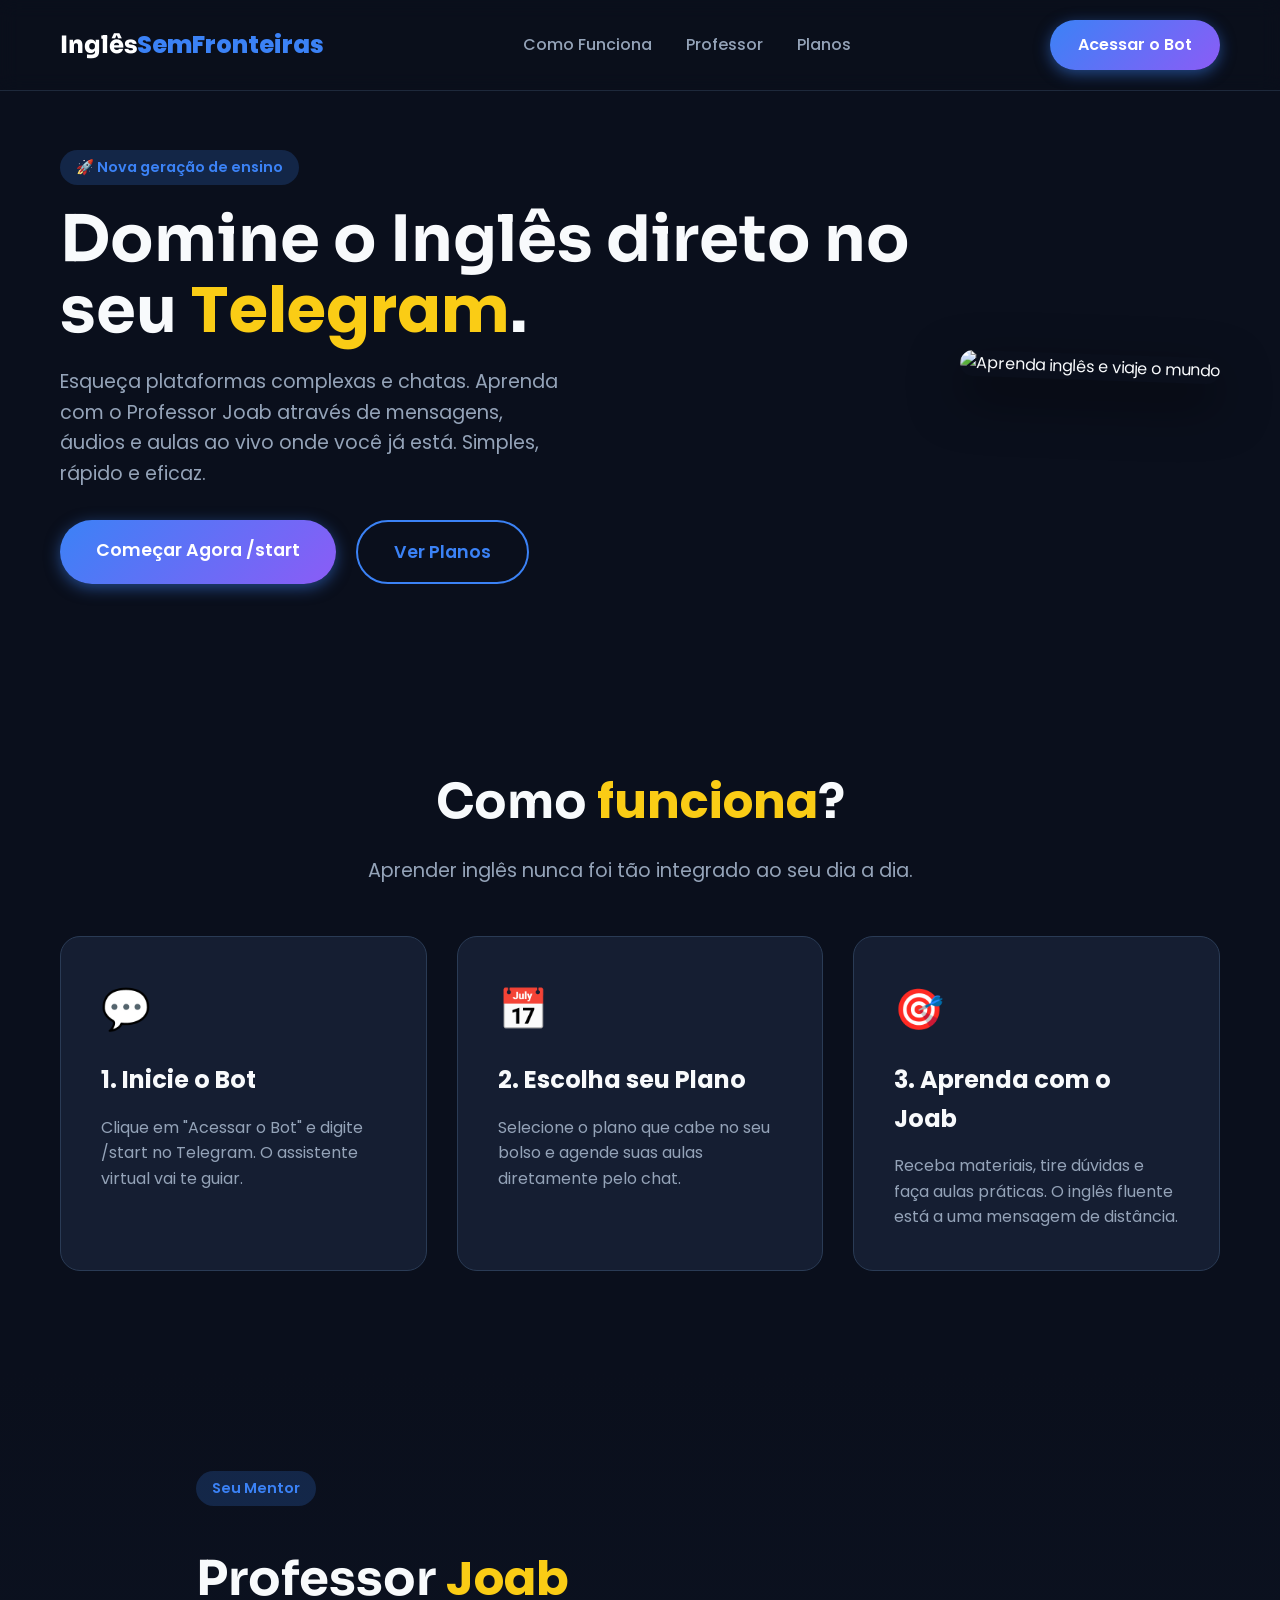
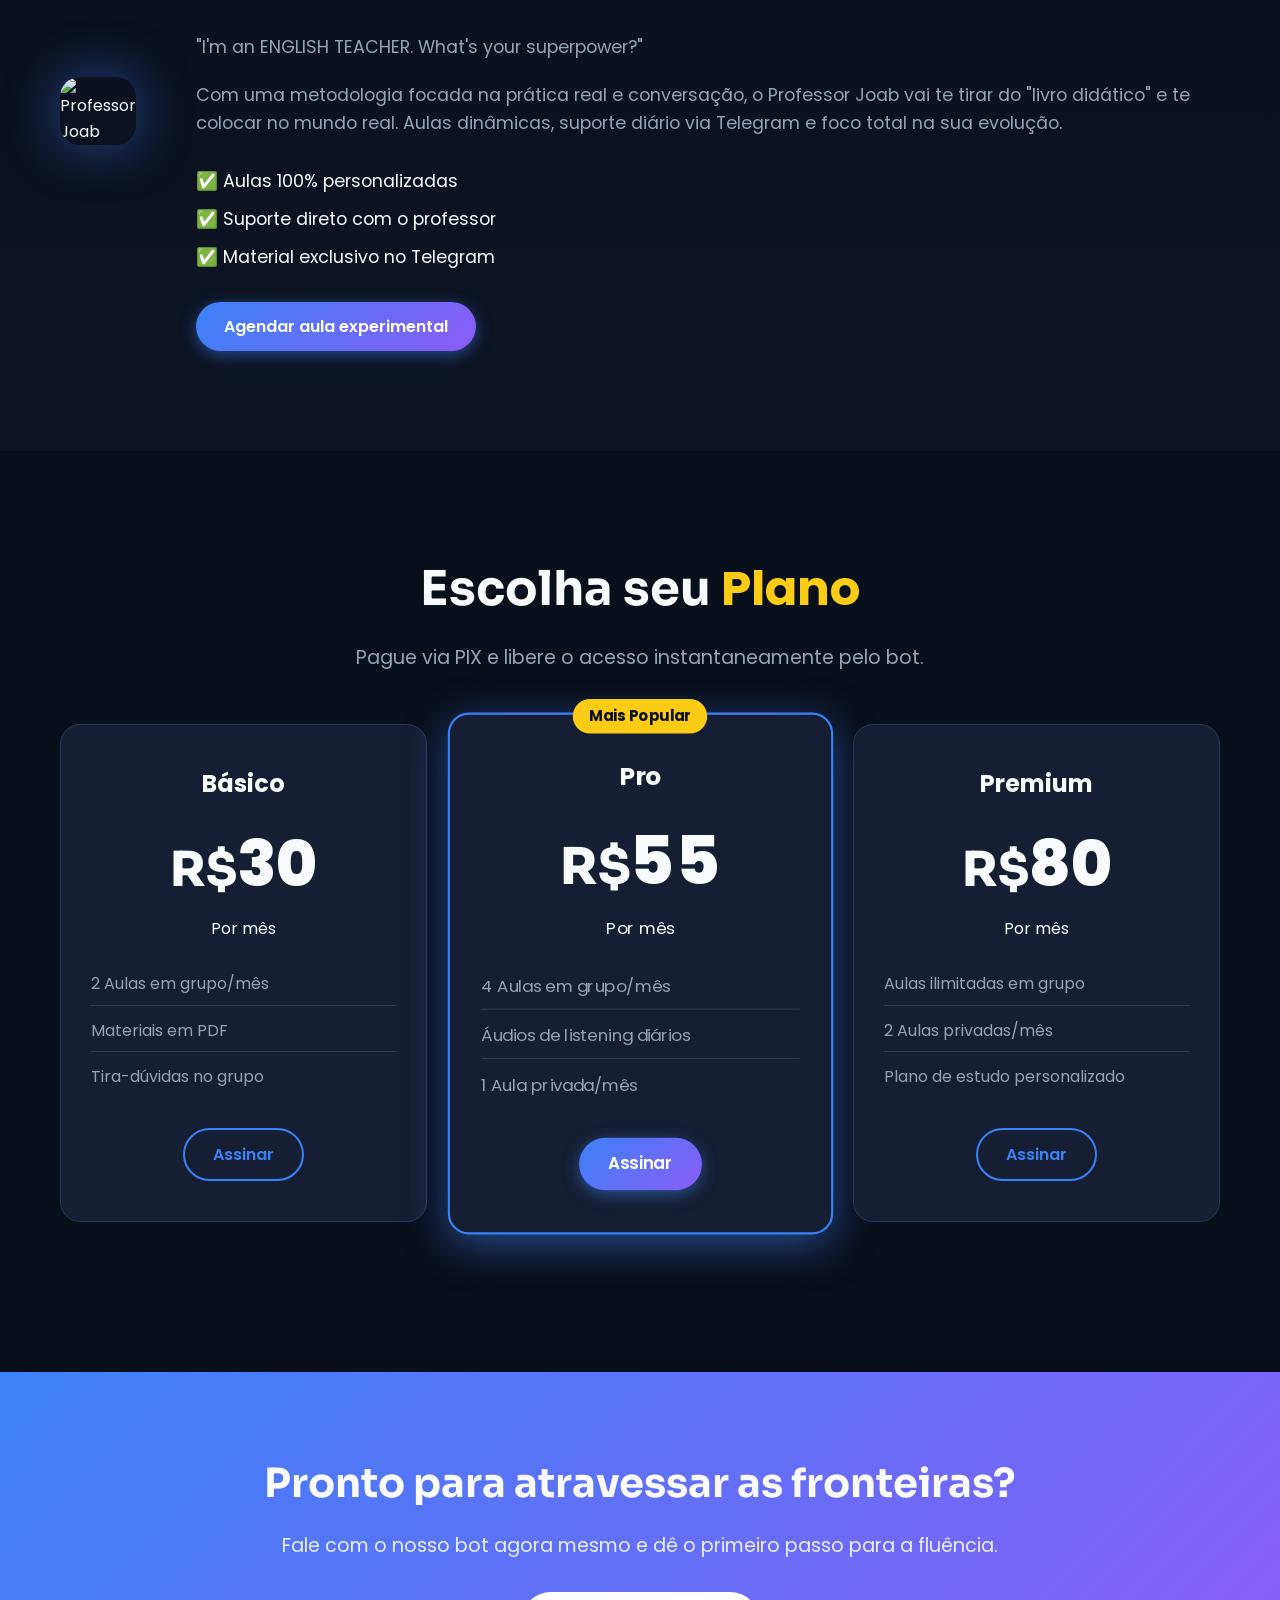
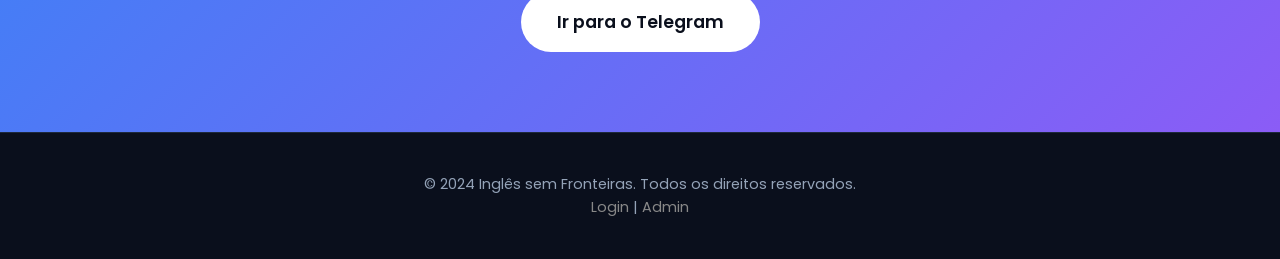
==== commit 0c789a45: "Ajustes nos HTMLs pelo usuario" ====
--- a/index.html
+++ b/index.html
@@ -3,7 +3,7 @@
 <head>
     <meta charset="UTF-8">
     <meta name="viewport" content="width=device-width, initial-scale=1.0">
-    <title>Inglês em Fronteiras | Aprenda Inglês no Telegram</title>
+    <title>Inglês sem Fronteiras | Aprenda Inglês no Telegram</title>
     <meta name="description" content="Aprenda inglês de forma prática e moderna diretamente no Telegram. Aulas personalizadas com o professor Joab.">
     <link rel="preconnect" href="https://fonts.googleapis.com">
     <link rel="preconnect" href="https://fonts.gstatic.com" crossorigin>
@@ -16,7 +16,7 @@
     <!-- Navbar -->
     <header class="navbar">
         <div class="container nav-container">
-            <a href="#" class="logo">Inglês<span>emFronteiras</span></a>
+            <a href="#" class="logo">Inglês<span>SemFronteiras</span></a>
             <nav class="nav-links">
                 <a href="#como-funciona">Como Funciona</a>
                 <a href="#professor">Professor</a>
@@ -150,7 +150,7 @@
     <!-- Footer -->
     <footer class="footer">
         <div class="container">
-            <p>&copy; 2024 Inglês em Fronteiras. Todos os direitos reservados.</p>
+            <p>&copy; 2024 Inglês sem Fronteiras. Todos os direitos reservados.</p>
             <p><a href="/login" style="color: #888;">Login</a> | <a href="/admin" style="color: #888;">Admin</a></p>
         </div>
     </footer>
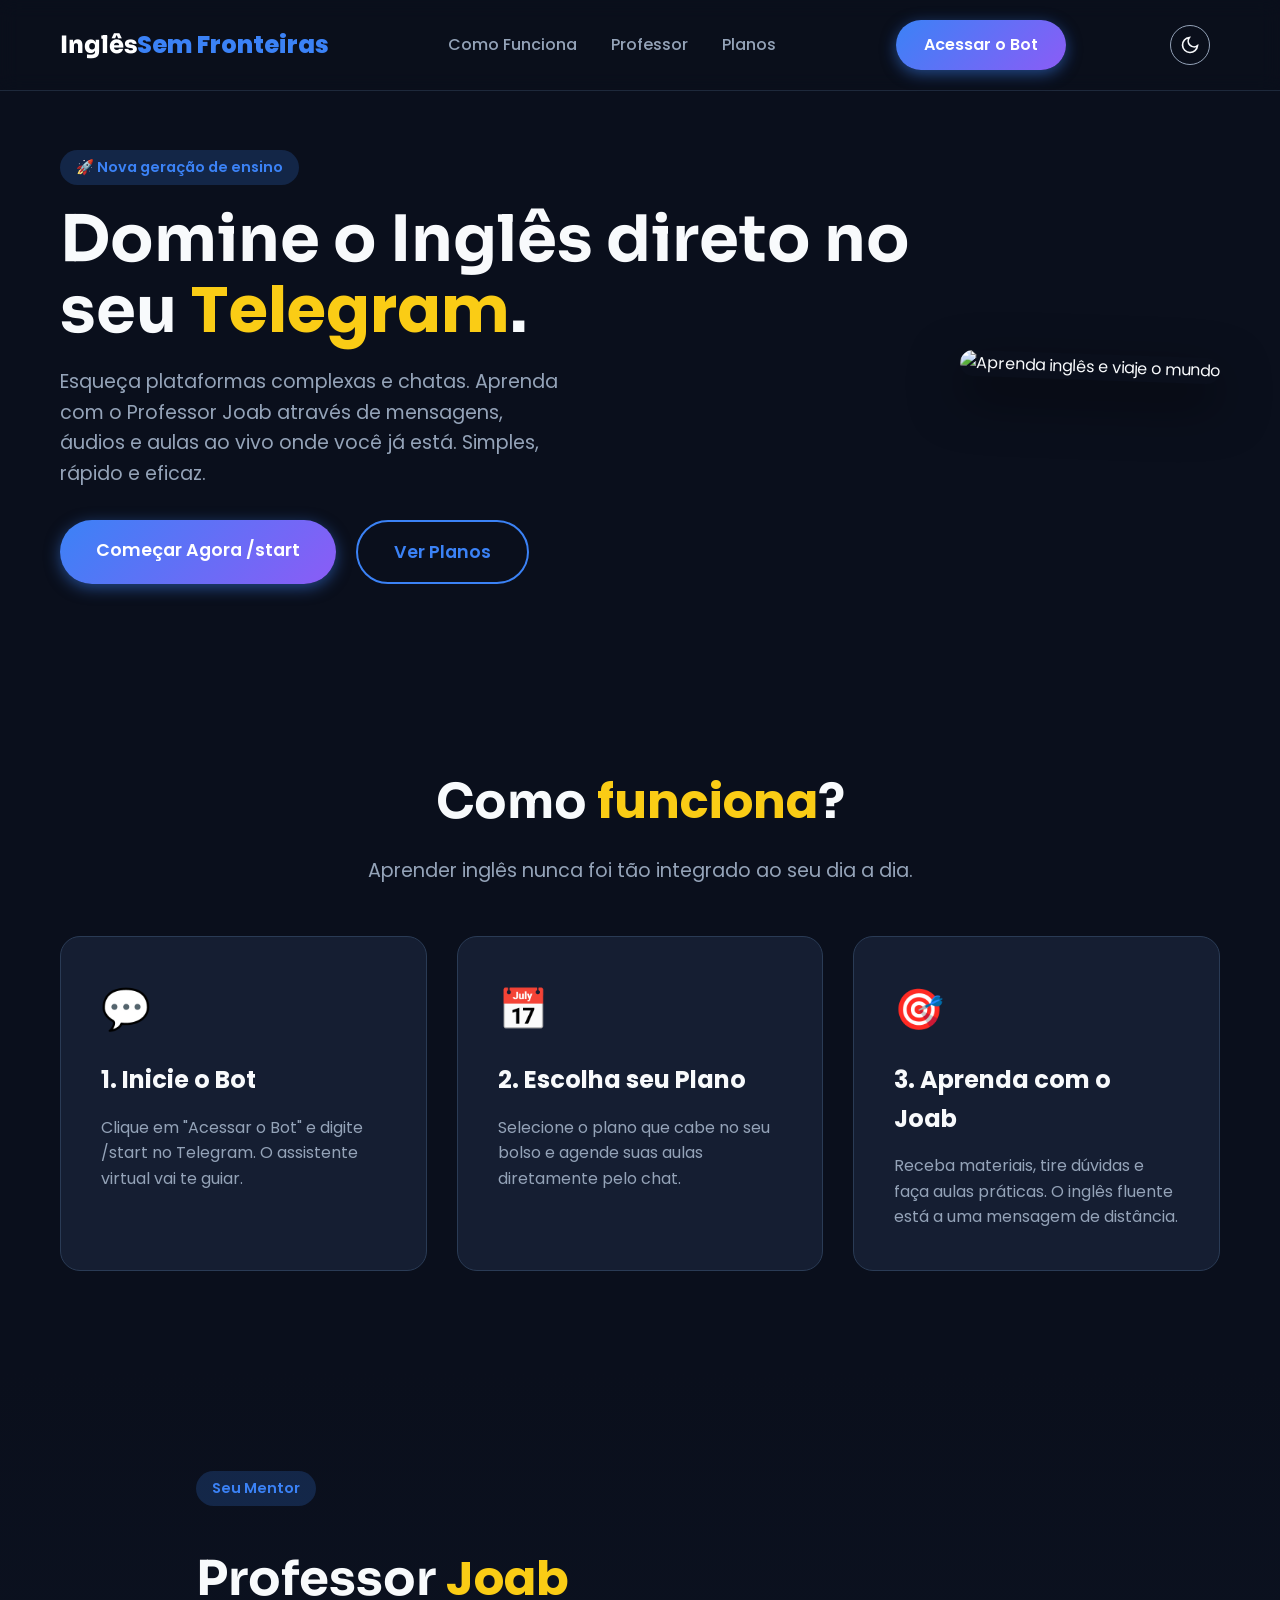
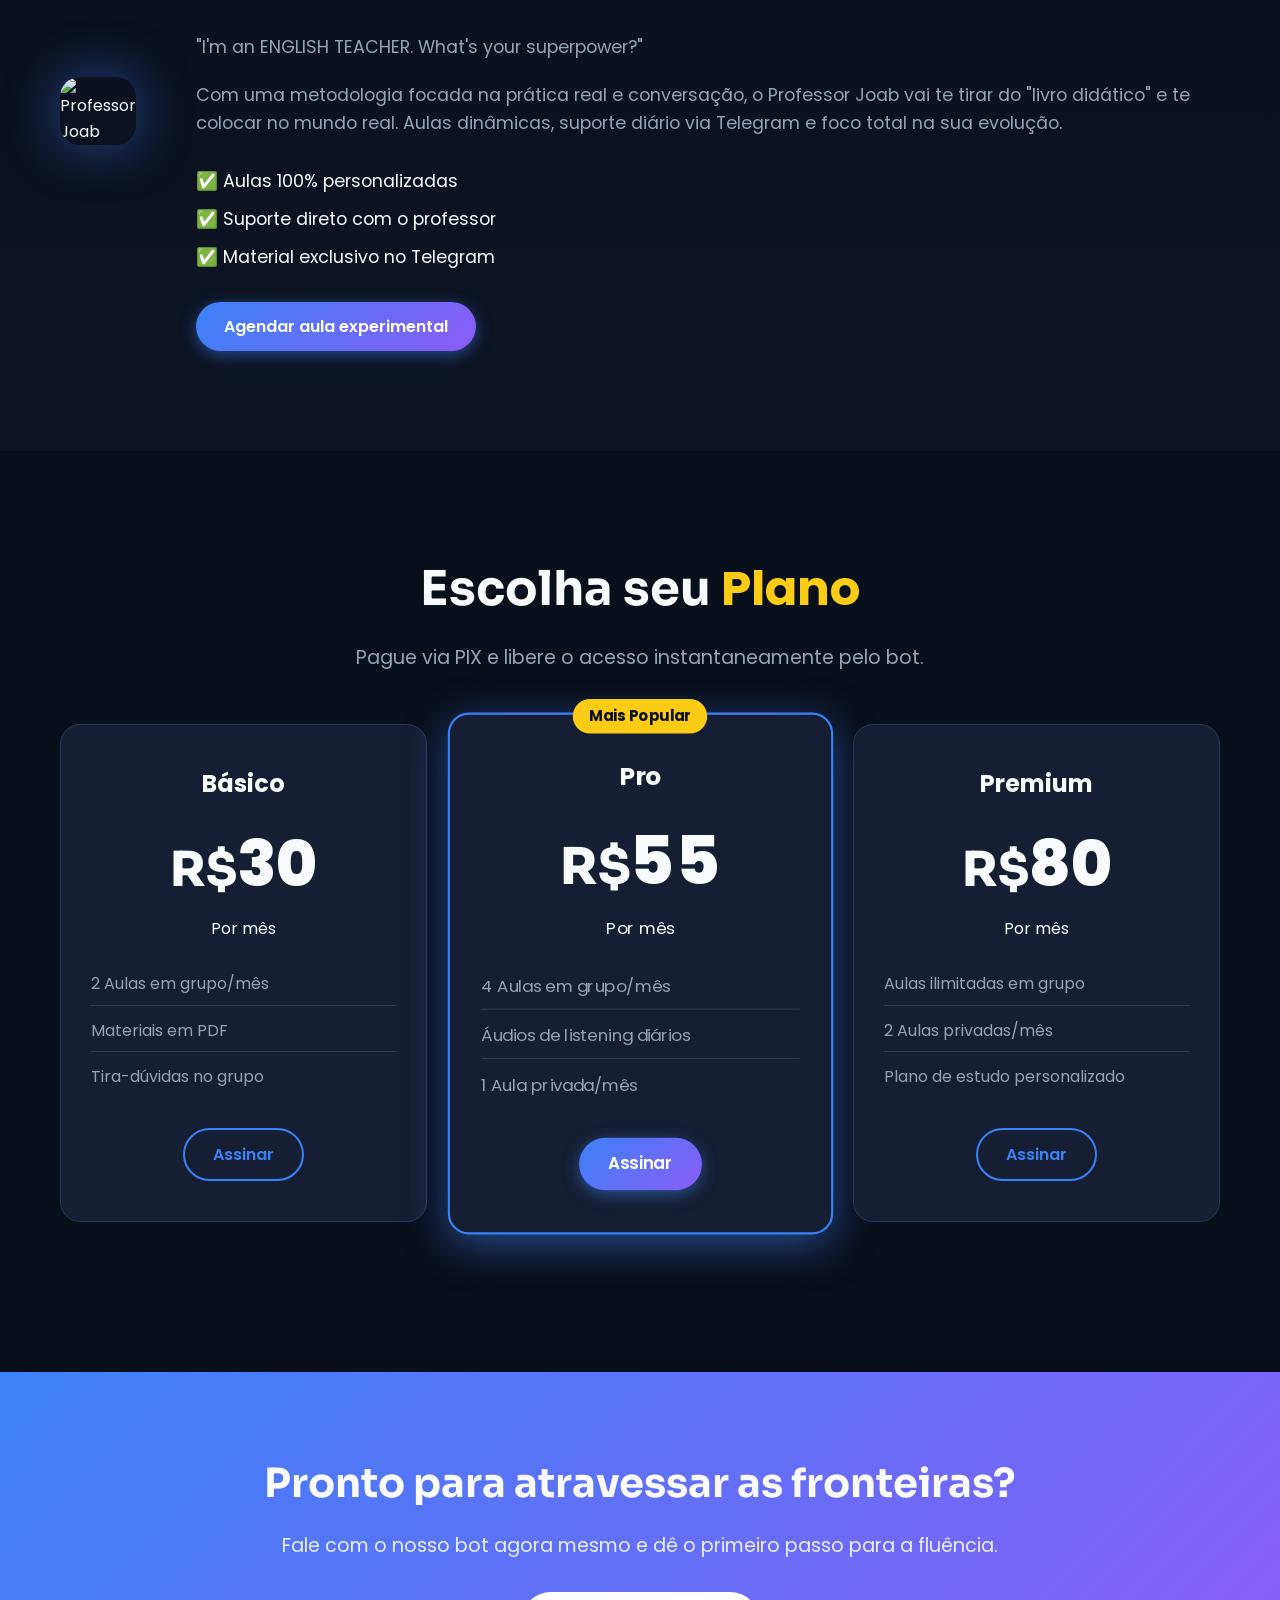
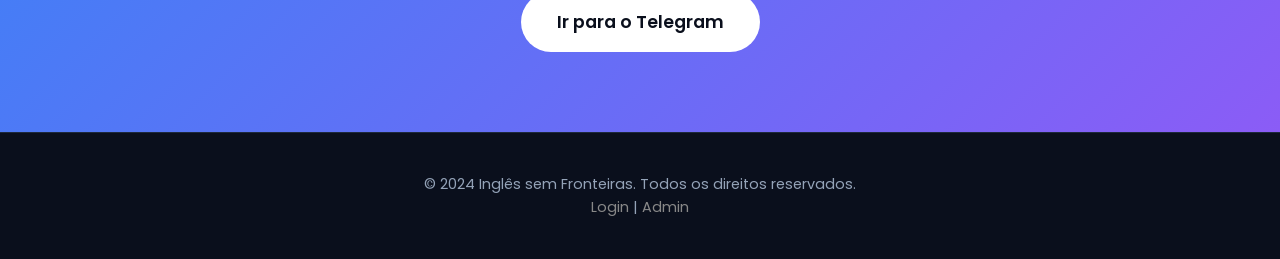
==== commit fc5ab91b: "Redesign final: correcao de layout, Dark/Light Mode, rename Ingles Sem Fronteiras, tema em todas as " ====
--- a/index.html
+++ b/index.html
@@ -16,13 +16,14 @@
     <!-- Navbar -->
     <header class="navbar">
         <div class="container nav-container">
-            <a href="#" class="logo">Inglês<span>SemFronteiras</span></a>
+            <a href="#" class="logo">Inglês<span>Sem Fronteiras</span></a>
             <nav class="nav-links">
                 <a href="#como-funciona">Como Funciona</a>
                 <a href="#professor">Professor</a>
                 <a href="#planos">Planos</a>
             </nav>
             <a href="https://t.me/inglesemfronteiras_bot" target="_blank" class="btn btn-primary">Acessar o Bot</a>
+            <button class="theme-toggle" id="themeToggle" title="Alternar Tema"><svg id="iconMoon" width="20" height="20" viewBox="0 0 24 24" fill="none" stroke="currentColor" stroke-width="2"><path d="M21 12.79A9 9 0 1 1 11.21 3 7 7 0 0 0 21 12.79z"></path></svg><svg id="iconSun" width="20" height="20" viewBox="0 0 24 24" fill="none" stroke="currentColor" stroke-width="2" style="display:none"><circle cx="12" cy="12" r="5"></circle><line x1="12" y1="1" x2="12" y2="3"></line><line x1="12" y1="21" x2="12" y2="23"></line><line x1="4.22" y1="4.22" x2="5.64" y2="5.64"></line><line x1="18.36" y1="18.36" x2="19.78" y2="19.78"></line><line x1="1" y1="12" x2="3" y2="12"></line><line x1="21" y1="12" x2="23" y2="12"></line><line x1="4.22" y1="19.78" x2="5.64" y2="18.36"></line><line x1="18.36" y1="5.64" x2="19.78" y2="4.22"></line></svg></button>
         </div>
     </header>
 
@@ -155,5 +156,6 @@
         </div>
     </footer>
 
+<script src="assets/js/theme.js"></script>
 </body>
 </html>
--- a/assets/css/style.css
+++ b/assets/css/style.css
@@ -380,4 +380,68 @@
     .hero-image img { width: 100%; }
     .professor-img img { width: 100%; max-width: 300px; }
     .pricing-card.featured { transform: scale(1); }
-}+}
+
+/* ============================================================
+   LIGHT MODE
+   ============================================================ */
+body.light-mode {
+    --bg-dark: #F8FAFC;
+    --bg-card: #FFFFFF;
+    --text-light: #0F172A;
+    --text-gray: #475569;
+    --primary: #2563EB;
+    --primary-glow: #2563EB40;
+    --accent: #D97706;
+    --gradient: linear-gradient(135deg, #2563EB 0%, #7C3AED 100%);
+}
+body.light-mode .card,
+body.light-mode .pricing-card,
+body.light-mode .material-card {
+    box-shadow: 0 4px 10px rgba(0,0,0,0.08);
+    border-color: #E2E8F0;
+}
+body.light-mode input,
+body.light-mode select,
+body.light-mode textarea {
+    color: var(--text-light);
+    background: var(--bg-card);
+    border-color: #CBD5E1;
+}
+body.light-mode input::placeholder,
+body.light-mode textarea::placeholder {
+    color: var(--text-gray);
+}
+body.light-mode .navbar {
+    background: rgba(248,250,252,0.85);
+    border-bottom-color: #E2E8F0;
+}
+
+/* Theme toggle button */
+.theme-toggle {
+    background: transparent;
+    border: 1px solid var(--text-gray);
+    color: var(--text-light);
+    padding: 8px;
+    border-radius: 50%;
+    cursor: pointer;
+    display: flex;
+    align-items: center;
+    justify-content: center;
+    transition: all 0.3s;
+    margin-right: 10px;
+    width: 40px;
+    height: 40px;
+}
+.theme-toggle:hover {
+    background: var(--bg-card);
+    border-color: var(--primary);
+}
+
+/* Contrast fixes for dark mode */
+.nav-item span { color: var(--text-gray); }
+.nav-item:hover span, .nav-item.active span { color: var(--text-light); }
+.admin-table th, .admin-table td { color: var(--text-light); }
+.form-group label { color: var(--text-light); }
+input, select, textarea { color: var(--text-light); background: var(--bg-dark); border: 1px solid #2A3B55; }
+input:focus, select:focus, textarea:focus { border-color: var(--primary); outline: none; }
--- a/assets/css/components.css
+++ b/assets/css/components.css
@@ -20,6 +20,7 @@
     border: 1px solid #2A3B55;
     border-radius: 20px;
     padding: 40px;
+    position: relative;
 }
 .auth-header {
     text-align: center;
@@ -165,8 +166,19 @@
     bottom: 0;
     z-index: 100;
 }
-.sidebar-header { margin-bottom: 32px; }
-.sidebar-header .logo { display: flex; align-items: center; gap: 10px; text-decoration: none; }
+.sidebar-header {
+    margin-bottom: 32px;
+    white-space: nowrap;
+    overflow: hidden;
+}
+.sidebar-header .logo {
+    display: flex;
+    align-items: center;
+    gap: 10px;
+    text-decoration: none;
+    font-size: 1.1rem;
+    white-space: nowrap;
+}
 .logo-icon { font-size: 1.5rem; }
 .logo-text { font-family: 'Sora', sans-serif; font-weight: 800; color: white; font-size: 1.1rem; }
 .logo-text span { color: var(--primary); }
@@ -226,6 +238,9 @@
     justify-content: space-between;
     align-items: center;
     margin-bottom: 32px;
+    position: relative;
+    z-index: 10;
+    background: var(--bg-dark);
 }
 .content-header h1 {
     font-family: 'Sora', sans-serif;
@@ -408,7 +423,7 @@
     margin-bottom: 24px;
 }
 .admin-main { margin-left: 240px; flex: 1; padding: 32px; }
-.admin-header { display: flex; justify-content: space-between; align-items: center; margin-bottom: 32px; }
+.admin-header { display: flex; justify-content: space-between; align-items: center; margin-bottom: 32px; position: relative; z-index: 10; background: var(--bg-dark); }
 .admin-header h1 { font-family: 'Sora', sans-serif; font-size: 1.75rem; }
 .admin-stats { display: grid; grid-template-columns: repeat(auto-fit, minmax(200px, 1fr)); gap: 20px; margin-bottom: 32px; }
 .stat-card-large {
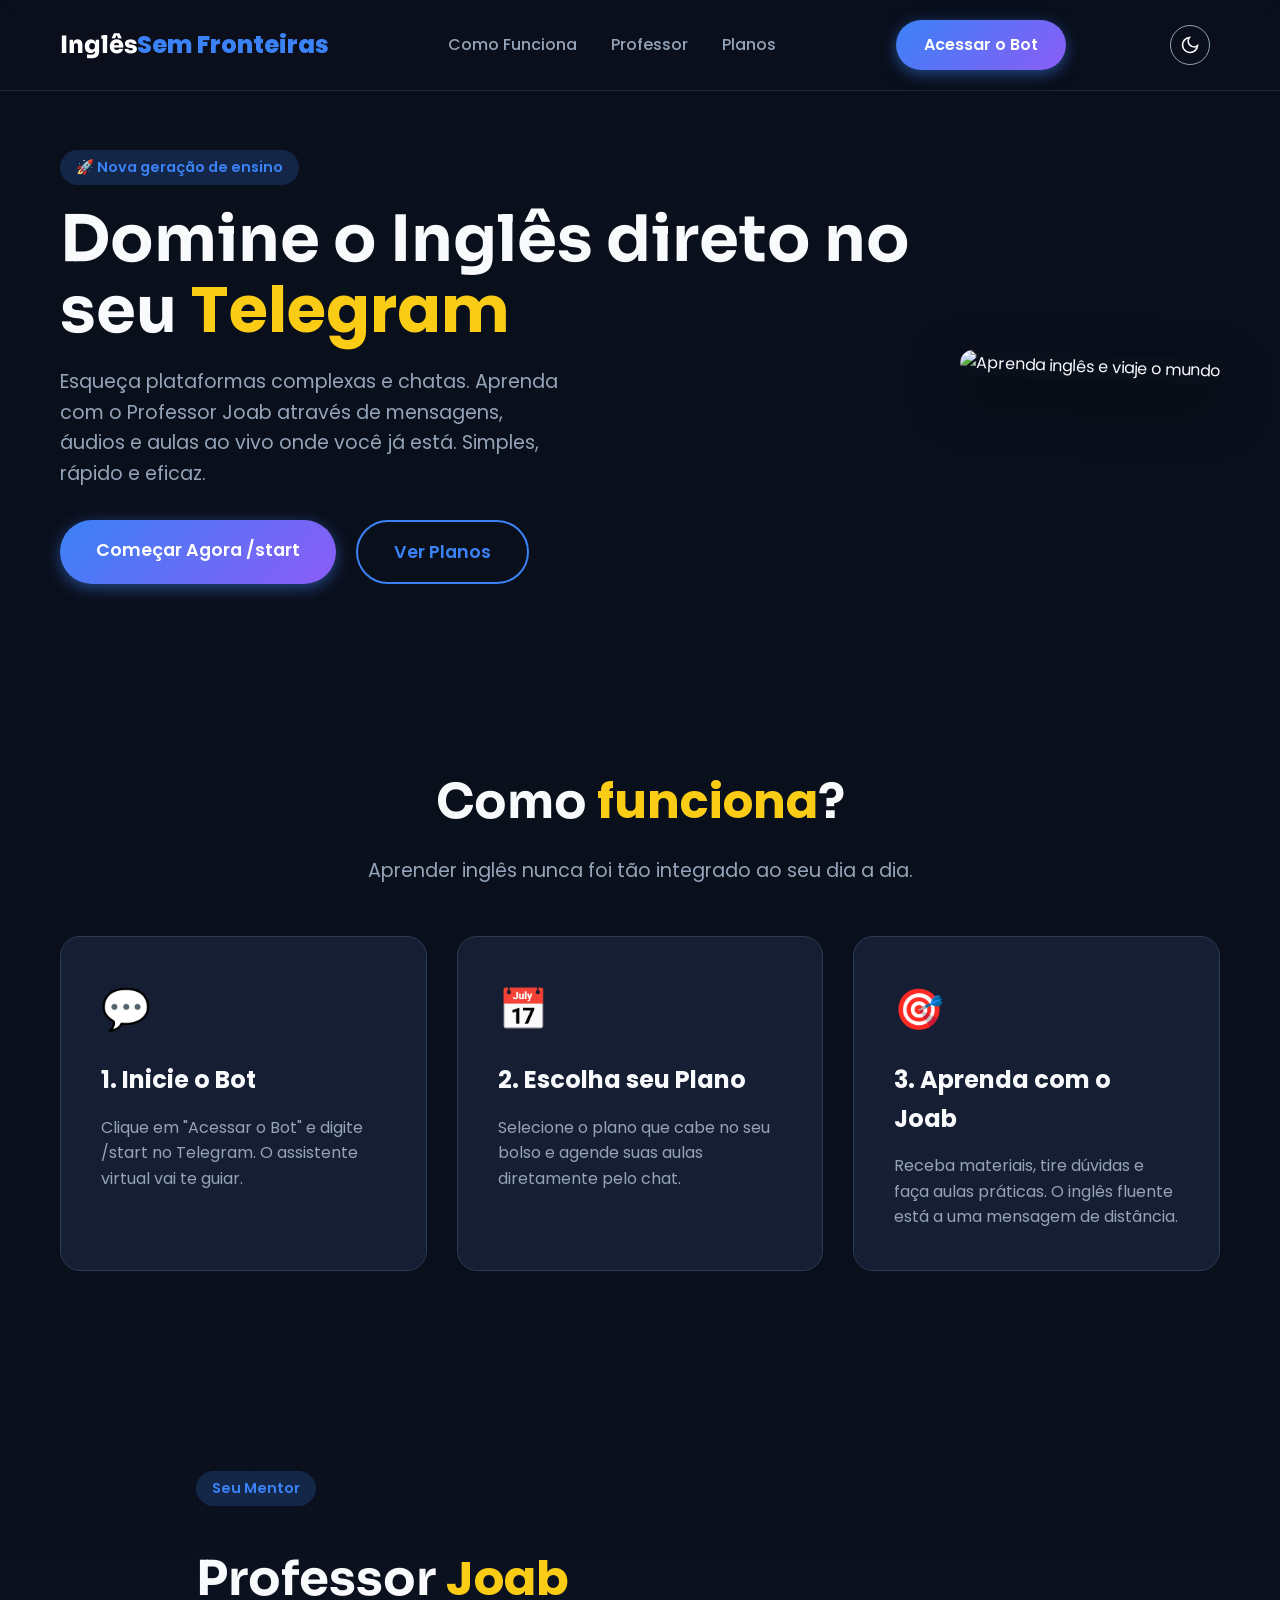
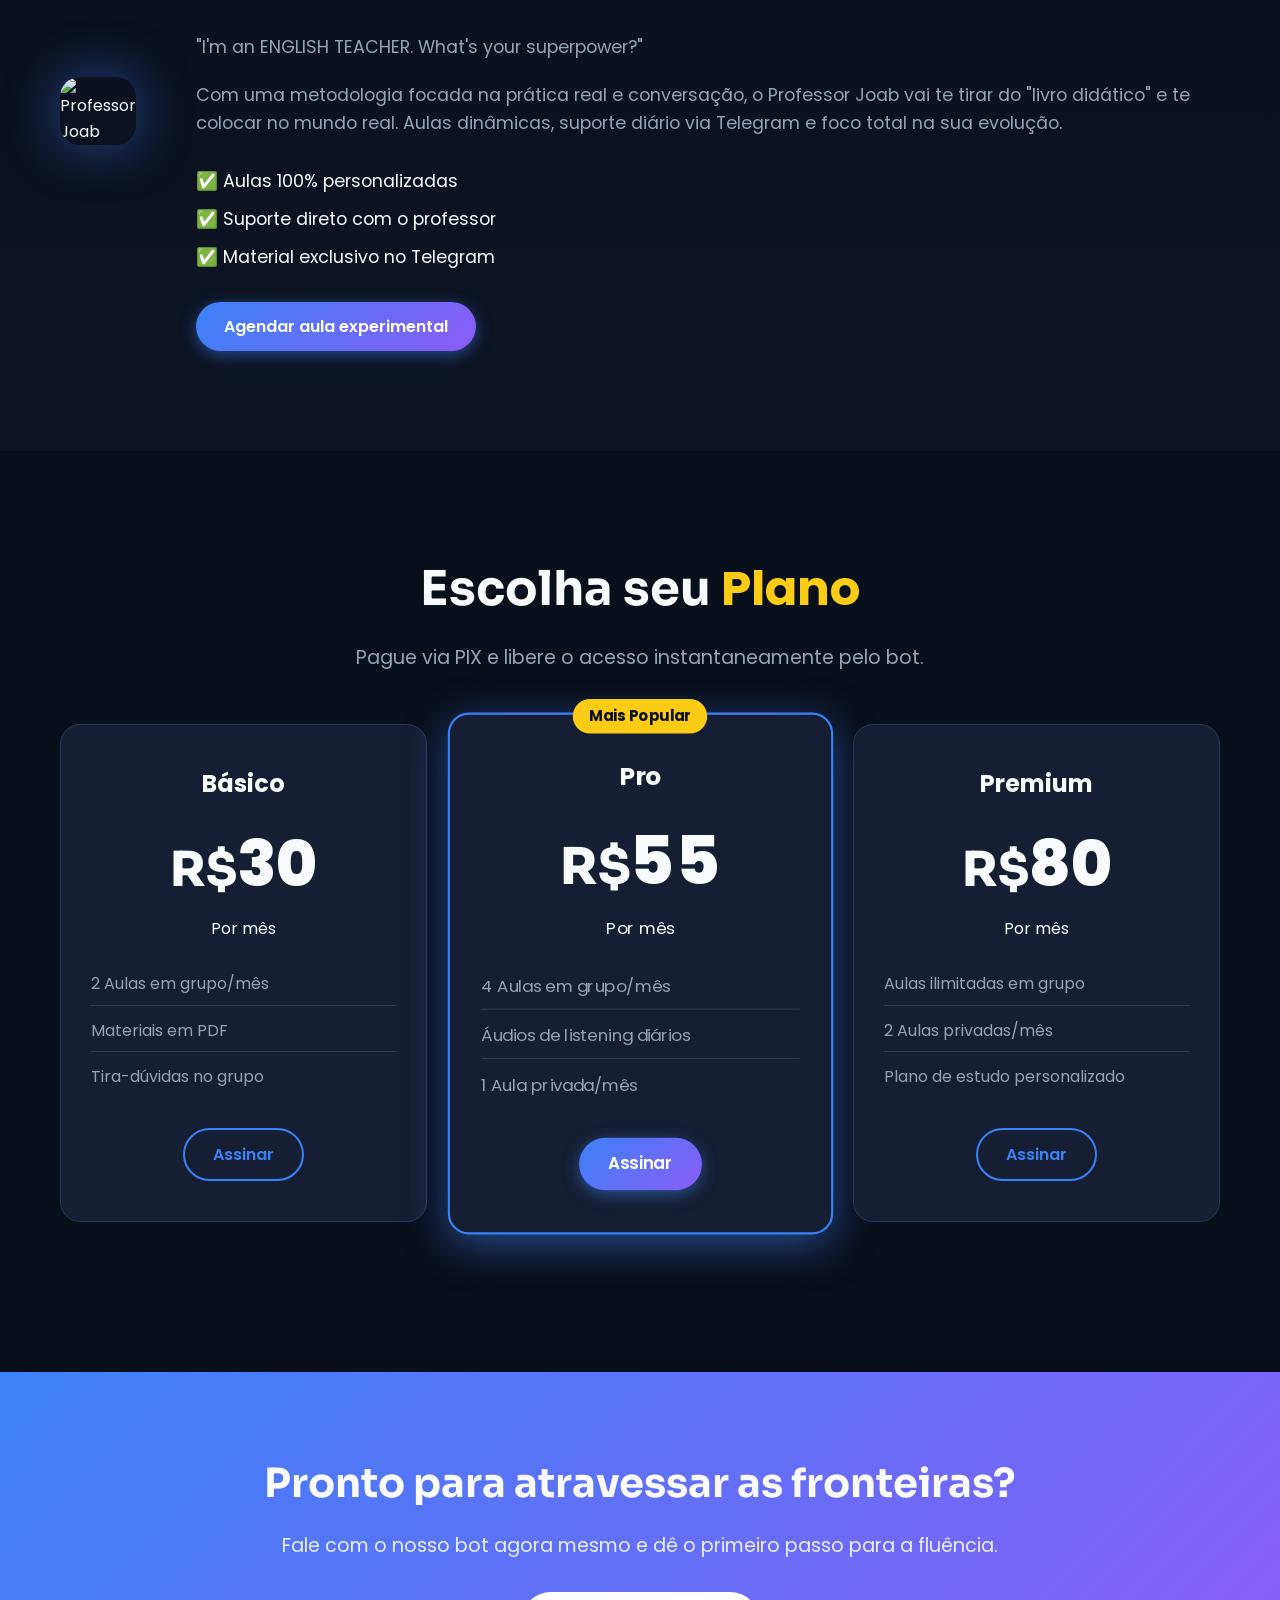
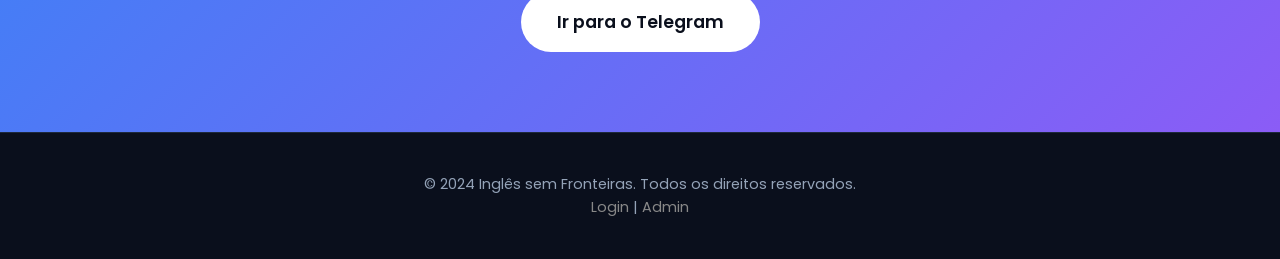
==== commit 440c72cc: "Fix: remove ponto final do headline do hero" ====
--- a/index.html
+++ b/index.html
@@ -32,7 +32,7 @@
         <div class="container hero-container">
             <div class="hero-text">
                 <span class="badge">🚀 Nova geração de ensino</span>
-                <h1>Domine o Inglês direto no seu <span class="highlight">Telegram</span>.</h1>
+                <h1>Domine o Inglês direto no seu <span class="highlight">Telegram</span></h1>
                 <p>Esqueça plataformas complexas e chatas. Aprenda com o Professor Joab através de mensagens, áudios e aulas ao vivo onde você já está. Simples, rápido e eficaz.</p>
                 <div class="hero-cta">
                     <a href="https://t.me/inglesemfronteiras_bot" target="_blank" class="btn btn-primary btn-lg">Começar Agora /start</a>
--- a/assets/css/components.css
+++ b/assets/css/components.css
@@ -155,6 +155,7 @@
 }
 .sidebar {
     width: 260px;
+    min-width: 250px;
     background: var(--bg-card);
     border-right: 1px solid #2A3B55;
     padding: 24px;
@@ -165,6 +166,8 @@
     left: 0;
     bottom: 0;
     z-index: 100;
+    overflow-y: auto;
+    overflow-x: hidden;
 }
 .sidebar-header {
     margin-bottom: 32px;
@@ -172,15 +175,26 @@
     overflow: hidden;
 }
 .sidebar-header .logo {
-    display: flex;
+    display: block;
     align-items: center;
     gap: 10px;
     text-decoration: none;
     font-size: 1.1rem;
     white-space: nowrap;
+    overflow: hidden;
+    text-overflow: clip;
+    font-weight: 700;
 }
 .logo-icon { font-size: 1.5rem; }
-.logo-text { font-family: 'Sora', sans-serif; font-weight: 800; color: white; font-size: 1.1rem; }
+.logo-text {
+    font-family: 'Sora', sans-serif;
+    font-weight: 800;
+    color: white;
+    font-size: 1.1rem;
+    white-space: nowrap;
+    overflow: hidden;
+    text-overflow: clip;
+}
 .logo-text span { color: var(--primary); }
 .sidebar-nav { display: flex; flex-direction: column; gap: 4px; flex: 1; }
 .nav-item {
